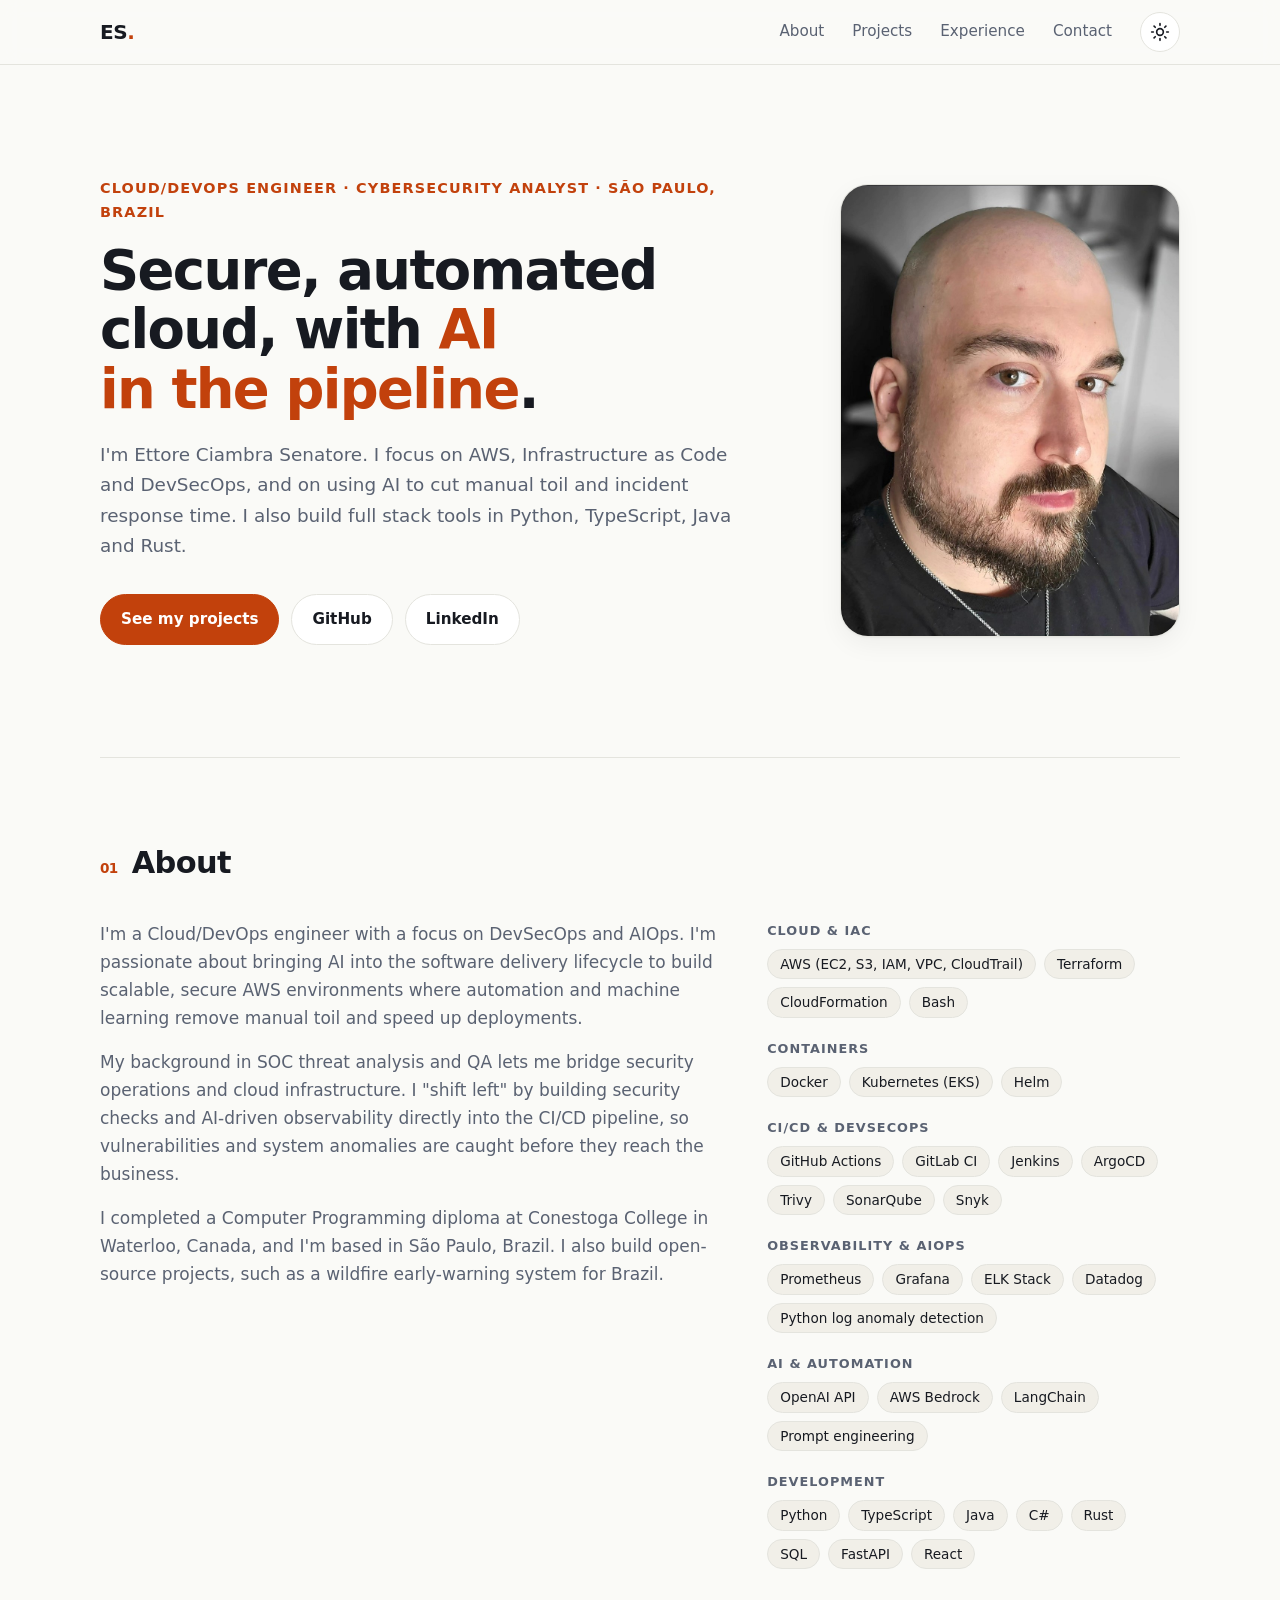
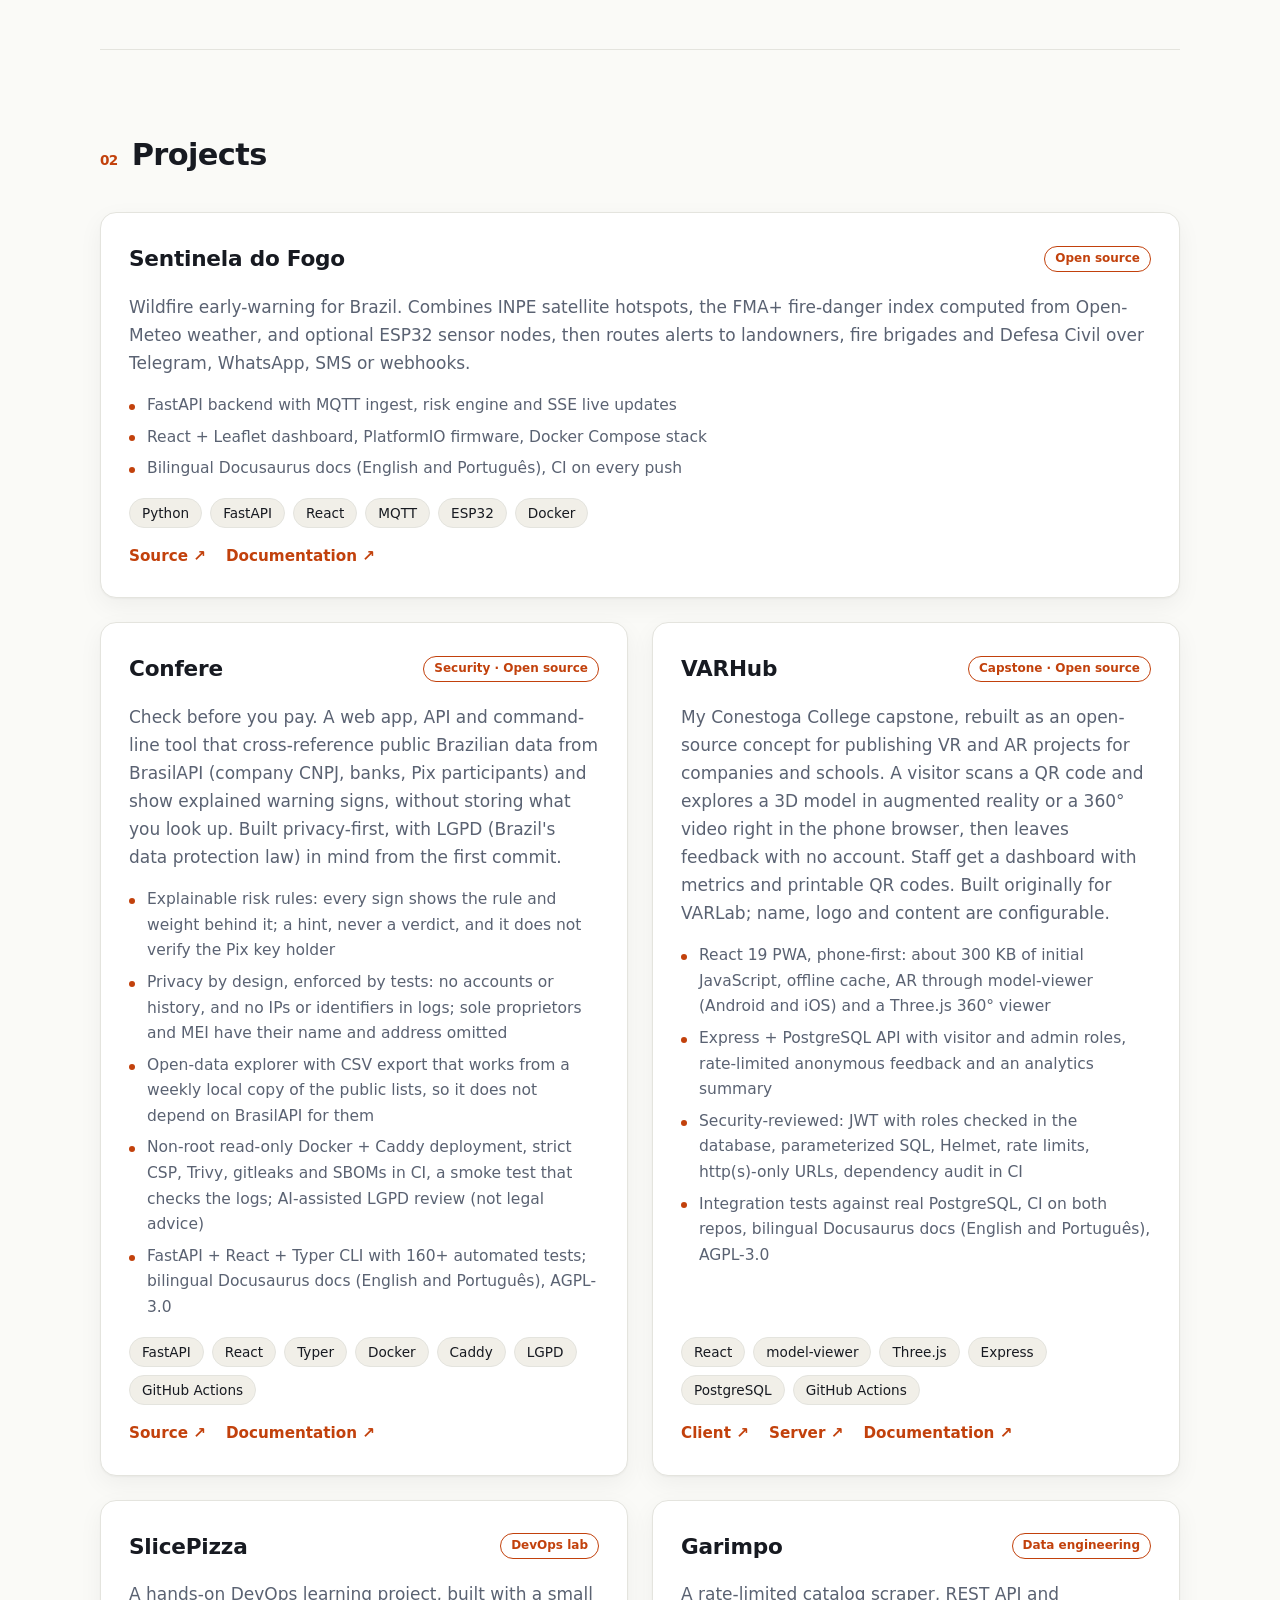
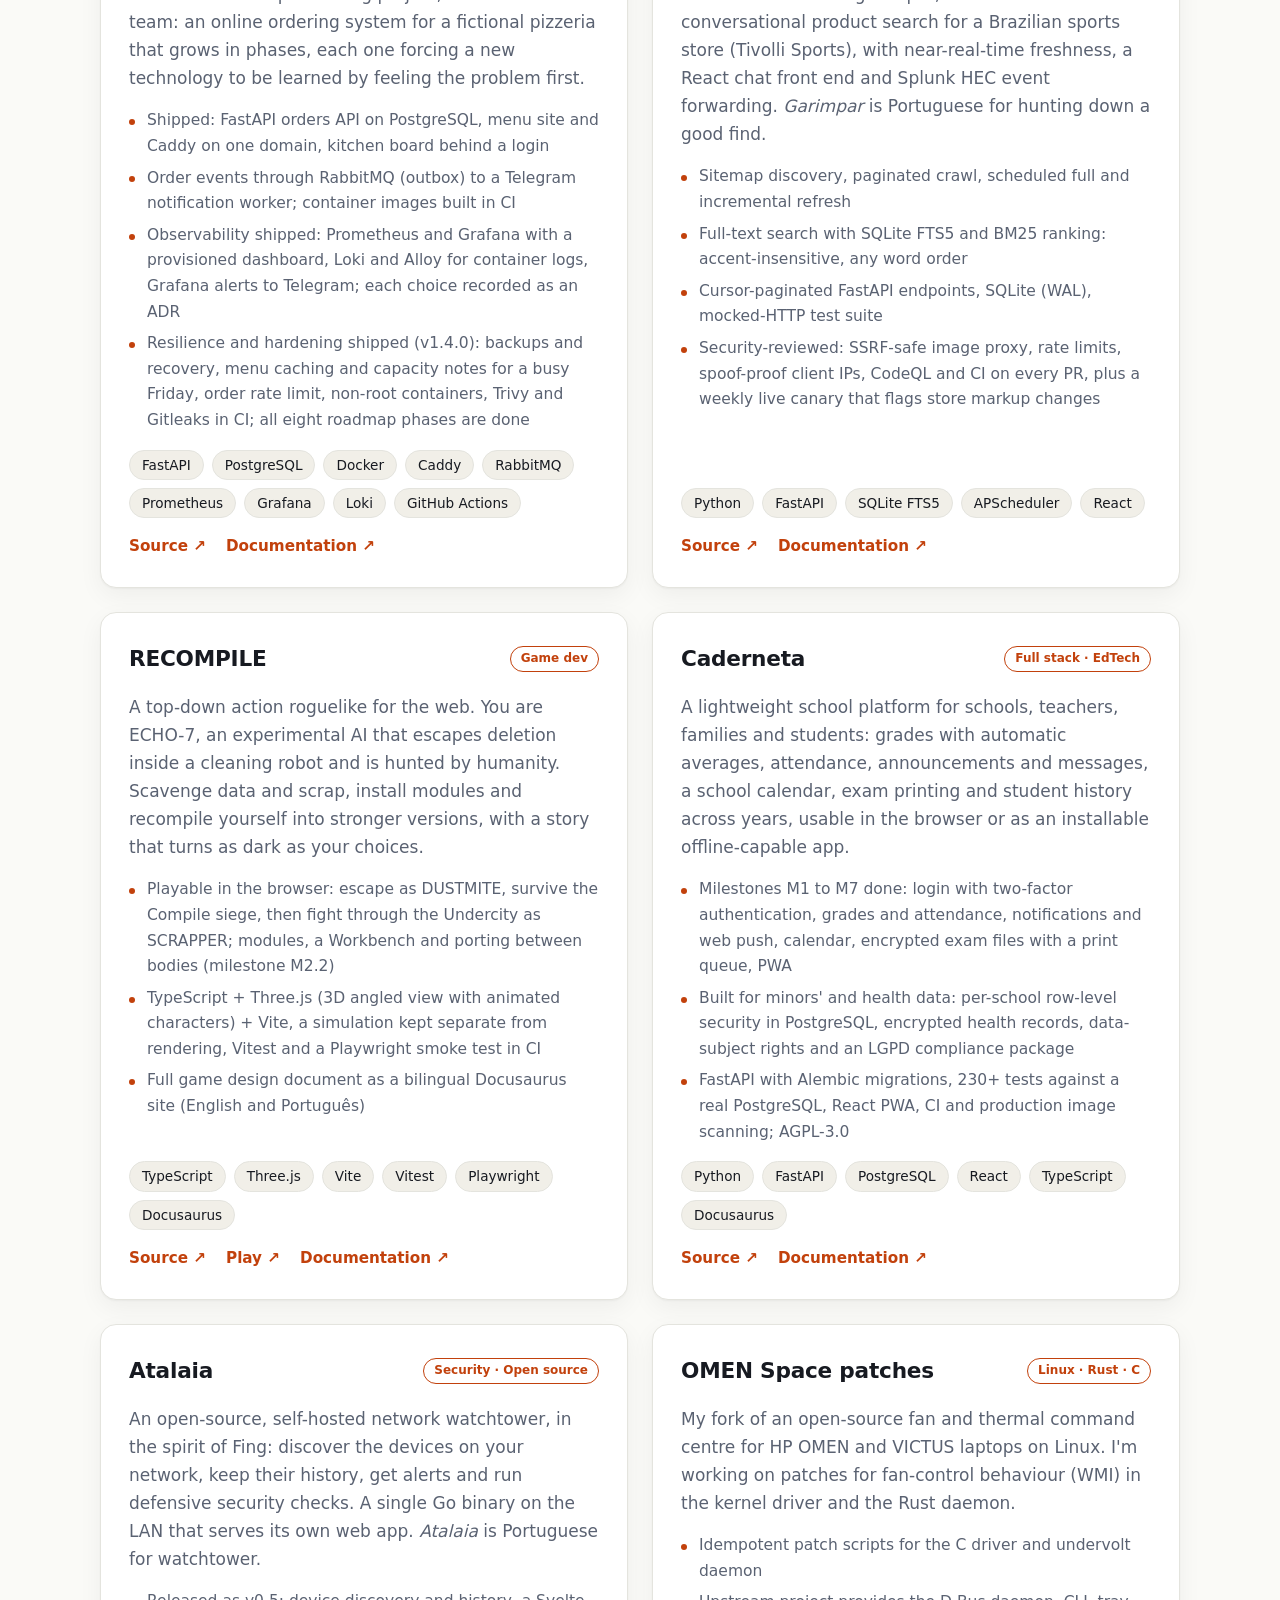
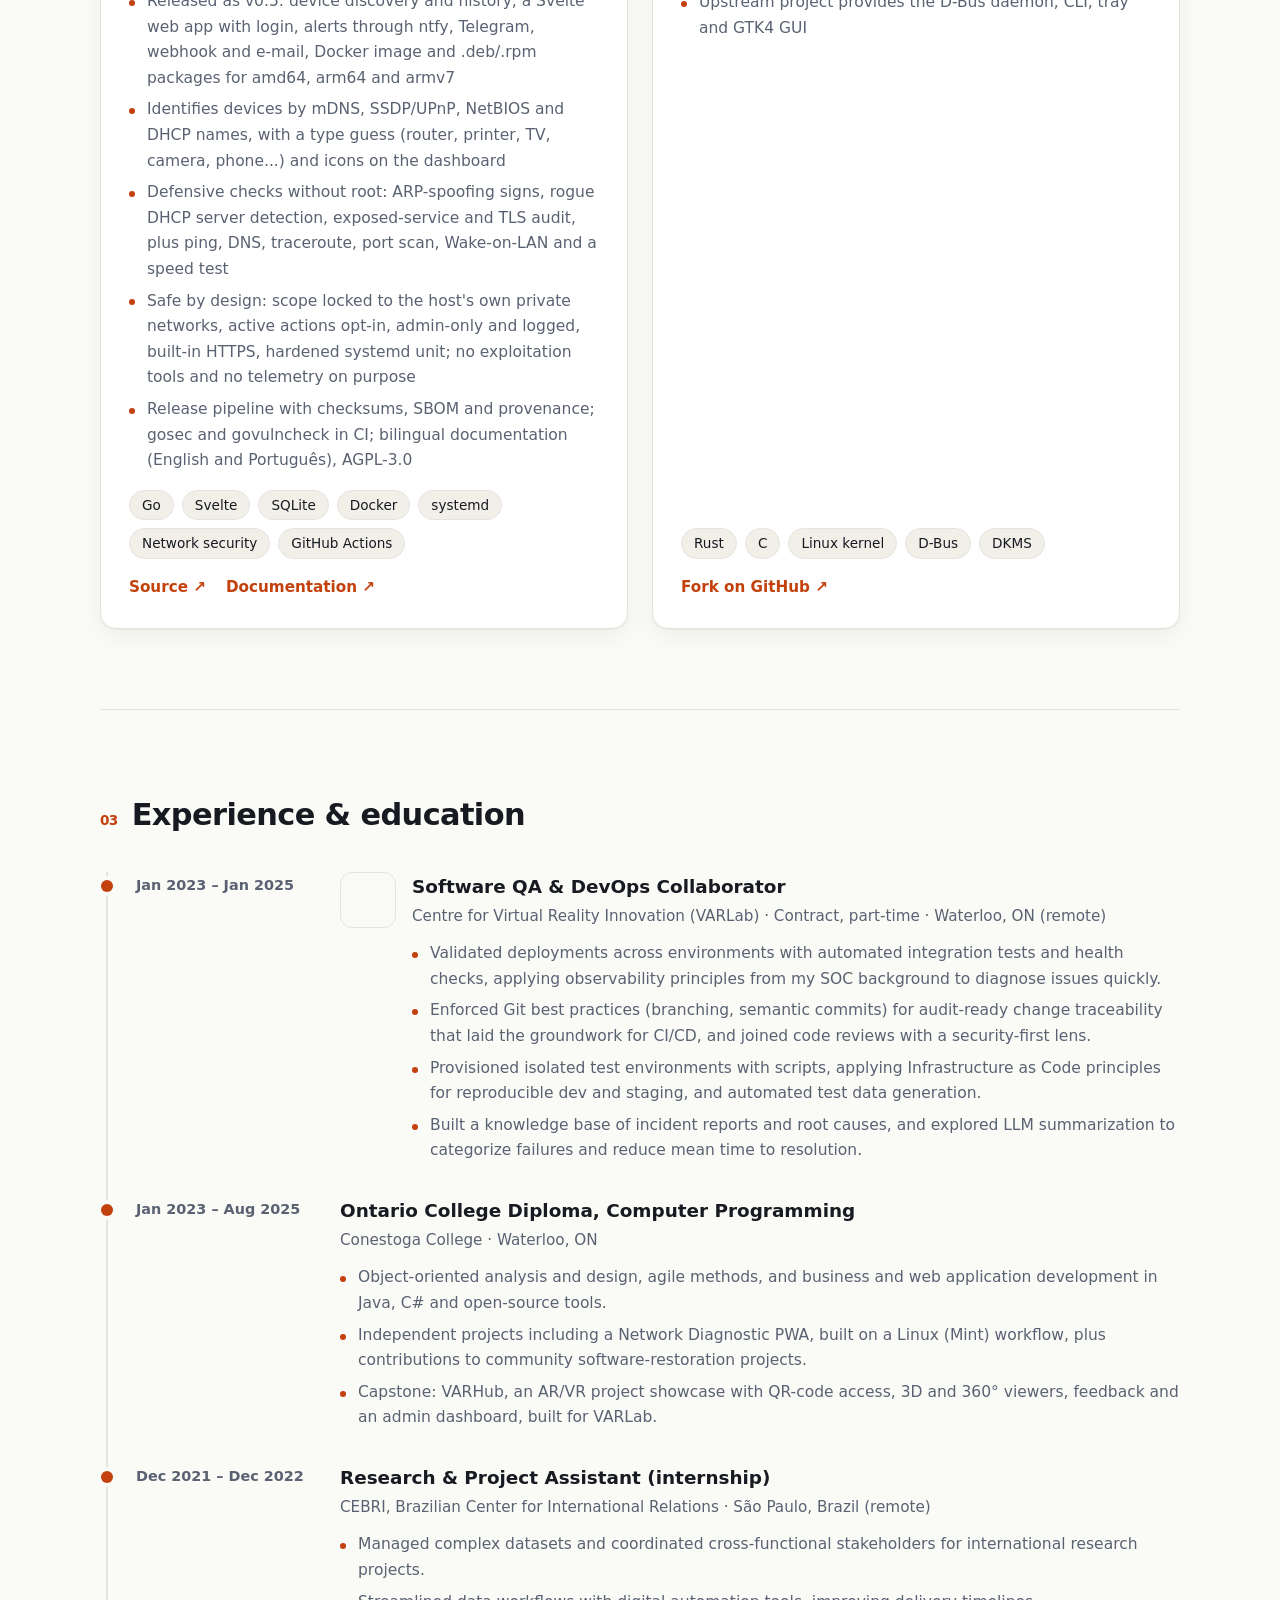
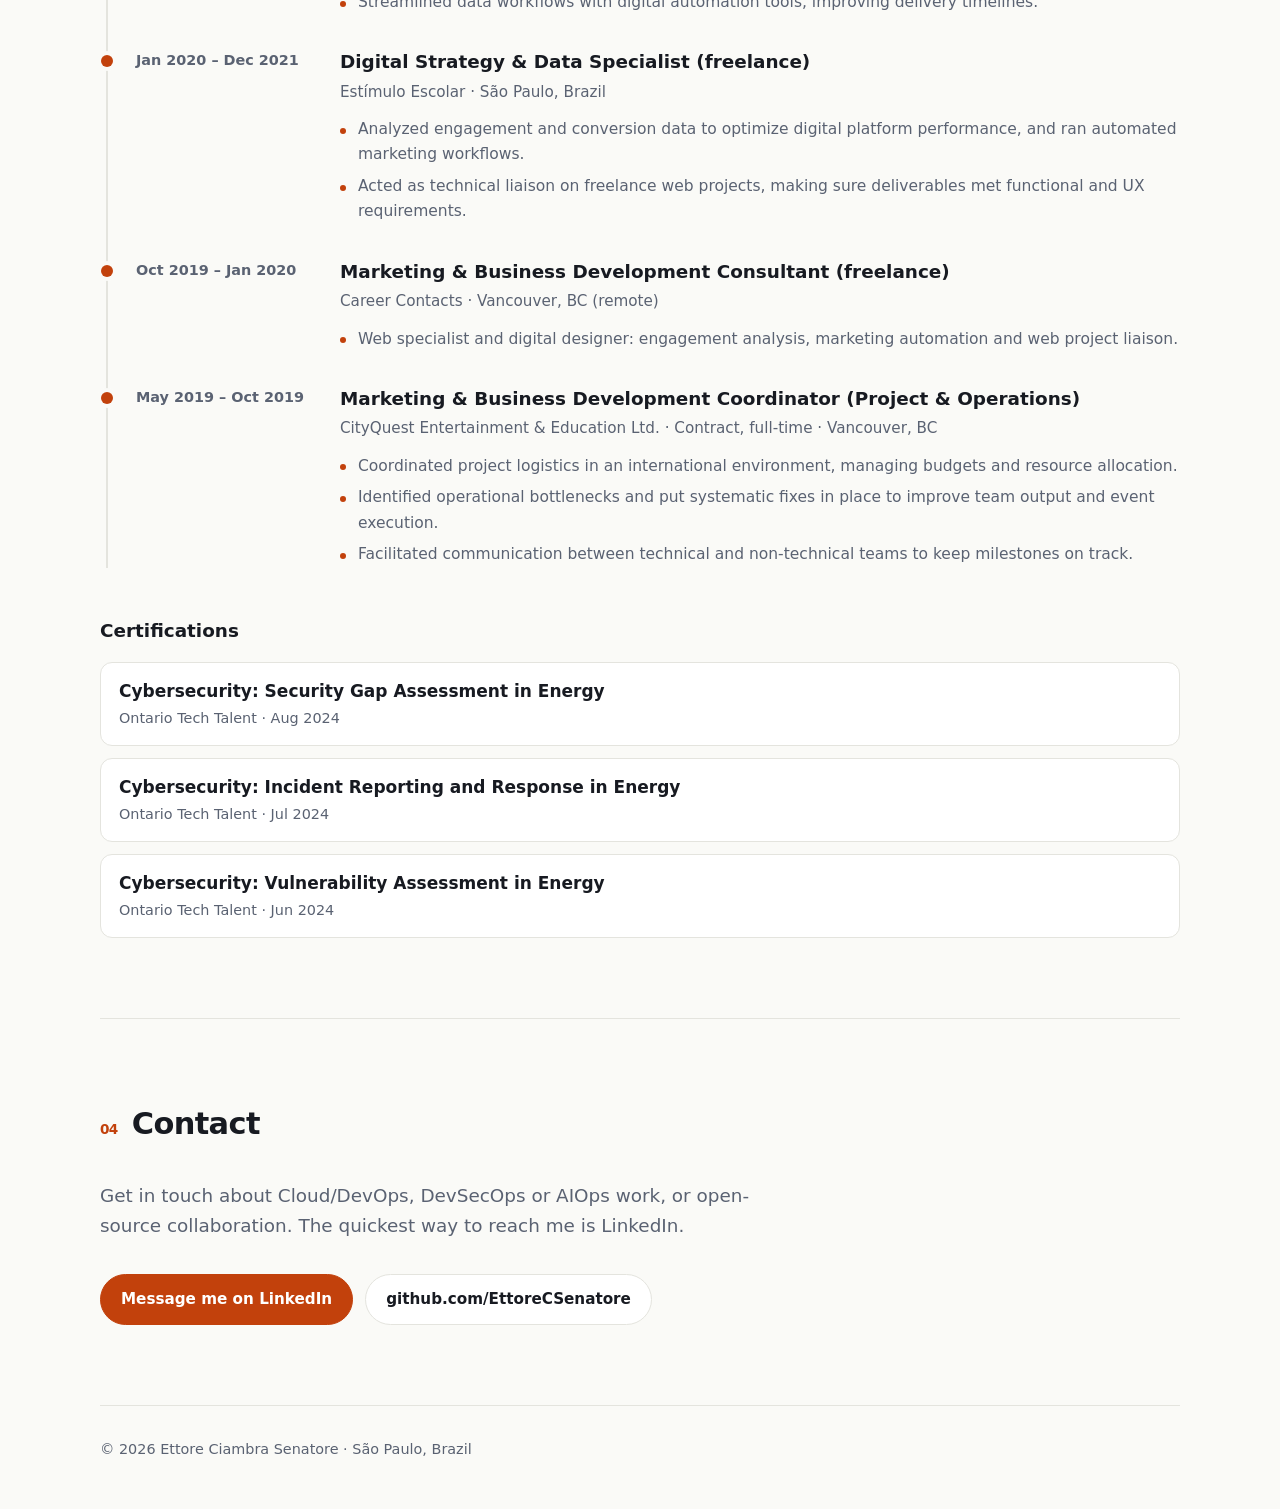
==== index.html @ 47ca0421 "Sync SlicePizza (all phases, v1.4.0) and Atalaia (v0.5) cards Co-Authored-By: Claude Sonnet 5.5 <nor" ====
<!DOCTYPE html>
<html lang="en">
<head>
  <meta charset="utf-8">
  <meta name="viewport" content="width=device-width, initial-scale=1">
  <meta http-equiv="Content-Security-Policy" content="default-src 'none'; img-src 'self'; style-src 'self'; script-src 'self'; base-uri 'none'; form-action 'none'">
  <meta name="referrer" content="strict-origin-when-cross-origin">
  <title>Ettore Senatore · Cloud &amp; DevOps Engineer</title>
  <meta name="description" content="Portfolio of Ettore Ciambra Senatore, Cloud/DevOps engineer and cybersecurity analyst focused on AWS, Infrastructure as Code and AI in DevSecOps and AIOps.">
  <meta name="theme-color" content="#0e1116">
  <meta property="og:title" content="Ettore Senatore · Cloud &amp; DevOps Engineer">
  <meta property="og:description" content="Cloud/DevOps engineer building secure, automated AWS environments and integrating AI into DevSecOps.">
  <meta property="og:type" content="website">
  <meta property="og:image" content="assets/images/photo.jpg">
  <link rel="icon" href="assets/favicon.svg" type="image/svg+xml">
  <link rel="stylesheet" href="css/style.css">
  <script src="js/theme.js"></script>
</head>
<body>
  <a class="skip" href="#main">Skip to content</a>

  <header class="nav">
    <div class="wrap nav-inner">
      <a class="brand" href="#top" aria-label="Ettore Senatore, home">ES<span>.</span></a>
      <nav aria-label="Primary">
        <ul id="menu">
          <li><a href="#about">About</a></li>
          <li><a href="#projects">Projects</a></li>
          <li><a href="#experience">Experience</a></li>
          <li><a href="#contact">Contact</a></li>
        </ul>
      </nav>
      <button id="theme" class="icon-btn" type="button" aria-label="Toggle light and dark theme">
        <svg viewBox="0 0 24 24" width="20" height="20" fill="none" stroke="currentColor" stroke-width="2" stroke-linecap="round" aria-hidden="true"><circle cx="12" cy="12" r="4"/><path d="M12 2v2M12 20v2M4.9 4.9l1.4 1.4M17.7 17.7l1.4 1.4M2 12h2M20 12h2M4.9 19.1l1.4-1.4M17.7 6.3l1.4-1.4"/></svg>
      </button>
    </div>
  </header>

  <main id="main">
    <section class="hero wrap" id="top">
      <div class="hero-text">
        <p class="eyebrow">Cloud/DevOps Engineer · Cybersecurity Analyst · São Paulo, Brazil</p>
        <h1>Secure, automated cloud, with <em>AI in the pipeline</em>.</h1>
        <p class="lead">I'm Ettore Ciambra Senatore. I focus on AWS, Infrastructure as Code and DevSecOps, and on using AI to cut manual toil and incident response time. I also build full stack tools in Python, TypeScript, Java and Rust.</p>
        <div class="cta">
          <a class="btn primary" href="#projects">See my projects</a>
          <a class="btn" href="https://github.com/EttoreCSenatore" rel="noopener">GitHub</a>
          <a class="btn" href="https://www.linkedin.com/in/ettoresenatore/" rel="noopener">LinkedIn</a>
        </div>
      </div>
      <img class="portrait" src="assets/images/photo.jpg" width="450" height="600" alt="Portrait of Ettore Ciambra Senatore" fetchpriority="high">
    </section>

    <section class="wrap section" id="about">
      <h2 class="section-title"><span>01</span> About</h2>
      <div class="about-grid">
        <div class="prose">
          <p>I'm a Cloud/DevOps engineer with a focus on DevSecOps and AIOps. I'm passionate about bringing AI into the software delivery lifecycle to build scalable, secure AWS environments where automation and machine learning remove manual toil and speed up deployments.</p>
          <p>My background in SOC threat analysis and QA lets me bridge security operations and cloud infrastructure. I "shift left" by building security checks and AI-driven observability directly into the CI/CD pipeline, so vulnerabilities and system anomalies are caught before they reach the business.</p>
          <p>I completed a Computer Programming diploma at Conestoga College in Waterloo, Canada, and I'm based in São Paulo, Brazil. I also build open-source projects, such as a wildfire early-warning system for Brazil.</p>
        </div>
        <div class="skills" aria-label="Skills">
          <div><h3>Cloud &amp; IaC</h3><ul class="chips"><li>AWS (EC2, S3, IAM, VPC, CloudTrail)</li><li>Terraform</li><li>CloudFormation</li><li>Bash</li></ul></div>
          <div><h3>Containers</h3><ul class="chips"><li>Docker</li><li>Kubernetes (EKS)</li><li>Helm</li></ul></div>
          <div><h3>CI/CD &amp; DevSecOps</h3><ul class="chips"><li>GitHub Actions</li><li>GitLab CI</li><li>Jenkins</li><li>ArgoCD</li><li>Trivy</li><li>SonarQube</li><li>Snyk</li></ul></div>
          <div><h3>Observability &amp; AIOps</h3><ul class="chips"><li>Prometheus</li><li>Grafana</li><li>ELK Stack</li><li>Datadog</li><li>Python log anomaly detection</li></ul></div>
          <div><h3>AI &amp; automation</h3><ul class="chips"><li>OpenAI API</li><li>AWS Bedrock</li><li>LangChain</li><li>Prompt engineering</li></ul></div>
          <div><h3>Development</h3><ul class="chips"><li>Python</li><li>TypeScript</li><li>Java</li><li>C#</li><li>Rust</li><li>SQL</li><li>FastAPI</li><li>React</li></ul></div>
        </div>
      </div>
    </section>

    <section class="wrap section" id="projects">
      <h2 class="section-title"><span>02</span> Projects</h2>
      <div class="cards">

        <article class="card featured">
          <div class="card-head">
            <h3>Sentinela do Fogo</h3>
            <span class="tag">Open source</span>
          </div>
          <p>Wildfire early-warning for Brazil. Combines INPE satellite hotspots, the FMA+ fire-danger index computed from Open-Meteo weather, and optional ESP32 sensor nodes, then routes alerts to landowners, fire brigades and Defesa Civil over Telegram, WhatsApp, SMS or webhooks.</p>
          <ul class="bullets">
            <li>FastAPI backend with MQTT ingest, risk engine and SSE live updates</li>
            <li>React + Leaflet dashboard, PlatformIO firmware, Docker Compose stack</li>
            <li>Bilingual Docusaurus docs (English and Português), CI on every push</li>
          </ul>
          <ul class="chips"><li>Python</li><li>FastAPI</li><li>React</li><li>MQTT</li><li>ESP32</li><li>Docker</li></ul>
          <div class="links">
            <a href="https://github.com/EttoreCSenatore/sentinela-fogo" rel="noopener">Source</a>
            <a href="https://ettorecsenatore.github.io/sentinela-fogo/" rel="noopener">Documentation</a>
          </div>
        </article>

        <article class="card">
          <div class="card-head">
            <h3>Confere</h3>
            <span class="tag">Security · Open source</span>
          </div>
          <p>Check before you pay. A web app, API and command-line tool that cross-reference public Brazilian data from BrasilAPI (company CNPJ, banks, Pix participants) and show explained warning signs, without storing what you look up. Built privacy-first, with LGPD (Brazil's data protection law) in mind from the first commit.</p>
          <ul class="bullets">
            <li>Explainable risk rules: every sign shows the rule and weight behind it; a hint, never a verdict, and it does not verify the Pix key holder</li>
            <li>Privacy by design, enforced by tests: no accounts or history, and no IPs or identifiers in logs; sole proprietors and MEI have their name and address omitted</li>
            <li>Open-data explorer with CSV export that works from a weekly local copy of the public lists, so it does not depend on BrasilAPI for them</li>
            <li>Non-root read-only Docker + Caddy deployment, strict CSP, Trivy, gitleaks and SBOMs in CI, a smoke test that checks the logs; AI-assisted LGPD review (not legal advice)</li>
            <li>FastAPI + React + Typer CLI with 160+ automated tests; bilingual Docusaurus docs (English and Português), AGPL-3.0</li>
          </ul>
          <ul class="chips"><li>FastAPI</li><li>React</li><li>Typer</li><li>Docker</li><li>Caddy</li><li>LGPD</li><li>GitHub Actions</li></ul>
          <div class="links">
            <a href="https://github.com/EttoreCSenatore/confere" rel="noopener">Source</a>
            <a href="https://ettorecsenatore.github.io/confere/" rel="noopener">Documentation</a>
          </div>
        </article>

        <article class="card">
          <div class="card-head">
            <h3>VARHub</h3>
            <span class="tag">Capstone · Open source</span>
          </div>
          <p>My Conestoga College capstone, rebuilt as an open-source concept for publishing VR and AR projects for companies and schools. A visitor scans a QR code and explores a 3D model in augmented reality or a 360° video right in the phone browser, then leaves feedback with no account. Staff get a dashboard with metrics and printable QR codes. Built originally for VARLab; name, logo and content are configurable.</p>
          <ul class="bullets">
            <li>React 19 PWA, phone-first: about 300 KB of initial JavaScript, offline cache, AR through model-viewer (Android and iOS) and a Three.js 360° viewer</li>
            <li>Express + PostgreSQL API with visitor and admin roles, rate-limited anonymous feedback and an analytics summary</li>
            <li>Security-reviewed: JWT with roles checked in the database, parameterized SQL, Helmet, rate limits, http(s)-only URLs, dependency audit in CI</li>
            <li>Integration tests against real PostgreSQL, CI on both repos, bilingual Docusaurus docs (English and Português), AGPL-3.0</li>
          </ul>
          <ul class="chips"><li>React</li><li>model-viewer</li><li>Three.js</li><li>Express</li><li>PostgreSQL</li><li>GitHub Actions</li></ul>
          <div class="links">
            <a href="https://github.com/EttoreCSenatore/varhub-client" rel="noopener">Client</a>
            <a href="https://github.com/EttoreCSenatore/varhub-server" rel="noopener">Server</a>
            <a href="https://ettorecsenatore.github.io/varhub-client/" rel="noopener">Documentation</a>
          </div>
        </article>

        <article class="card">
          <div class="card-head">
            <h3>SlicePizza</h3>
            <span class="tag">DevOps lab</span>
          </div>
          <p>A hands-on DevOps learning project, built with a small team: an online ordering system for a fictional pizzeria that grows in phases, each one forcing a new technology to be learned by feeling the problem first.</p>
          <ul class="bullets">
            <li>Shipped: FastAPI orders API on PostgreSQL, menu site and Caddy on one domain, kitchen board behind a login</li>
            <li>Order events through RabbitMQ (outbox) to a Telegram notification worker; container images built in CI</li>
            <li>Observability shipped: Prometheus and Grafana with a provisioned dashboard, Loki and Alloy for container logs, Grafana alerts to Telegram; each choice recorded as an ADR</li>
            <li>Resilience and hardening shipped (v1.4.0): backups and recovery, menu caching and capacity notes for a busy Friday, order rate limit, non-root containers, Trivy and Gitleaks in CI; all eight roadmap phases are done</li>
          </ul>
          <ul class="chips"><li>FastAPI</li><li>PostgreSQL</li><li>Docker</li><li>Caddy</li><li>RabbitMQ</li><li>Prometheus</li><li>Grafana</li><li>Loki</li><li>GitHub Actions</li></ul>
          <div class="links">
            <a href="https://github.com/SenatoreTeam/SlicePizza" rel="noopener">Source</a>
            <a href="https://slicepizza-docs.senatore.tech/" rel="noopener">Documentation</a>
          </div>
        </article>

        <article class="card">
          <div class="card-head">
            <h3>Garimpo</h3>
            <span class="tag">Data engineering</span>
          </div>
          <p>A rate-limited catalog scraper, REST API and conversational product search for a Brazilian sports store (Tivolli Sports), with near-real-time freshness, a React chat front end and Splunk HEC event forwarding. <em>Garimpar</em> is Portuguese for hunting down a good find.</p>
          <ul class="bullets">
            <li>Sitemap discovery, paginated crawl, scheduled full and incremental refresh</li>
            <li>Full-text search with SQLite FTS5 and BM25 ranking: accent-insensitive, any word order</li>
            <li>Cursor-paginated FastAPI endpoints, SQLite (WAL), mocked-HTTP test suite</li>
            <li>Security-reviewed: SSRF-safe image proxy, rate limits, spoof-proof client IPs, CodeQL and CI on every PR, plus a weekly live canary that flags store markup changes</li>
          </ul>
          <ul class="chips"><li>Python</li><li>FastAPI</li><li>SQLite FTS5</li><li>APScheduler</li><li>React</li></ul>
          <div class="links">
            <a href="https://github.com/EttoreCSenatore/garimpo" rel="noopener">Source</a>
            <a href="https://ettorecsenatore.github.io/garimpo/" rel="noopener">Documentation</a>
          </div>
        </article>

        <article class="card">
          <div class="card-head">
            <h3>RECOMPILE</h3>
            <span class="tag">Game dev</span>
          </div>
          <p>A top-down action roguelike for the web. You are ECHO-7, an experimental AI that escapes deletion inside a cleaning robot and is hunted by humanity. Scavenge data and scrap, install modules and recompile yourself into stronger versions, with a story that turns as dark as your choices.</p>
          <ul class="bullets">
            <li>Playable in the browser: escape as DUSTMITE, survive the Compile siege, then fight through the Undercity as SCRAPPER; modules, a Workbench and porting between bodies (milestone M2.2)</li>
            <li>TypeScript + Three.js (3D angled view with animated characters) + Vite, a simulation kept separate from rendering, Vitest and a Playwright smoke test in CI</li>
            <li>Full game design document as a bilingual Docusaurus site (English and Português)</li>
          </ul>
          <ul class="chips"><li>TypeScript</li><li>Three.js</li><li>Vite</li><li>Vitest</li><li>Playwright</li><li>Docusaurus</li></ul>
          <div class="links">
            <a href="https://github.com/EttoreCSenatore/recompile" rel="noopener">Source</a>
            <a href="https://ettorecsenatore.github.io/recompile/play/" rel="noopener">Play</a>
            <a href="https://ettorecsenatore.github.io/recompile/" rel="noopener">Documentation</a>
          </div>
        </article>

        <article class="card">
          <div class="card-head">
            <h3>Caderneta</h3>
            <span class="tag">Full stack · EdTech</span>
          </div>
          <p>A lightweight school platform for schools, teachers, families and students: grades with automatic averages, attendance, announcements and messages, a school calendar, exam printing and student history across years, usable in the browser or as an installable offline-capable app.</p>
          <ul class="bullets">
            <li>Milestones M1 to M7 done: login with two-factor authentication, grades and attendance, notifications and web push, calendar, encrypted exam files with a print queue, PWA</li>
            <li>Built for minors' and health data: per-school row-level security in PostgreSQL, encrypted health records, data-subject rights and an LGPD compliance package</li>
            <li>FastAPI with Alembic migrations, 230+ tests against a real PostgreSQL, React PWA, CI and production image scanning; AGPL-3.0</li>
          </ul>
          <ul class="chips"><li>Python</li><li>FastAPI</li><li>PostgreSQL</li><li>React</li><li>TypeScript</li><li>Docusaurus</li></ul>
          <div class="links">
            <a href="https://github.com/EttoreCSenatore/caderneta" rel="noopener">Source</a>
            <a href="https://ettorecsenatore.github.io/caderneta/" rel="noopener">Documentation</a>
          </div>
        </article>

        <article class="card">
          <div class="card-head">
            <h3>Atalaia</h3>
            <span class="tag">Security · Open source</span>
          </div>
          <p>An open-source, self-hosted network watchtower, in the spirit of Fing: discover the devices on your network, keep their history, get alerts and run defensive security checks. A single Go binary on the LAN that serves its own web app. <em>Atalaia</em> is Portuguese for watchtower.</p>
          <ul class="bullets">
            <li>Released as v0.5: device discovery and history, a Svelte web app with login, alerts through ntfy, Telegram, webhook and e-mail, Docker image and .deb/.rpm packages for amd64, arm64 and armv7</li>
            <li>Identifies devices by mDNS, SSDP/UPnP, NetBIOS and DHCP names, with a type guess (router, printer, TV, camera, phone...) and icons on the dashboard</li>
            <li>Defensive checks without root: ARP-spoofing signs, rogue DHCP server detection, exposed-service and TLS audit, plus ping, DNS, traceroute, port scan, Wake-on-LAN and a speed test</li>
            <li>Safe by design: scope locked to the host's own private networks, active actions opt-in, admin-only and logged, built-in HTTPS, hardened systemd unit; no exploitation tools and no telemetry on purpose</li>
            <li>Release pipeline with checksums, SBOM and provenance; gosec and govulncheck in CI; bilingual documentation (English and Português), AGPL-3.0</li>
          </ul>
          <ul class="chips"><li>Go</li><li>Svelte</li><li>SQLite</li><li>Docker</li><li>systemd</li><li>Network security</li><li>GitHub Actions</li></ul>
          <div class="links">
            <a href="https://github.com/EttoreCSenatore/atalaia" rel="noopener">Source</a>
            <a href="https://ettorecsenatore.github.io/atalaia/" rel="noopener">Documentation</a>
          </div>
        </article>

        <article class="card">
          <div class="card-head">
            <h3>OMEN Space patches</h3>
            <span class="tag">Linux · Rust · C</span>
          </div>
          <p>My fork of an open-source fan and thermal command centre for HP OMEN and VICTUS laptops on Linux. I'm working on patches for fan-control behaviour (WMI) in the kernel driver and the Rust daemon.</p>
          <ul class="bullets">
            <li>Idempotent patch scripts for the C driver and undervolt daemon</li>
            <li>Upstream project provides the D-Bus daemon, CLI, tray and GTK4 GUI</li>
          </ul>
          <ul class="chips"><li>Rust</li><li>C</li><li>Linux kernel</li><li>D-Bus</li><li>DKMS</li></ul>
          <div class="links"><a href="https://github.com/EttoreCSenatore/omen-space" rel="noopener">Fork on GitHub</a></div>
        </article>

      </div>
    </section>

    <section class="wrap section" id="experience">
      <h2 class="section-title"><span>03</span> Experience &amp; education</h2>
      <ol class="timeline">
        <li>
          <div class="when">Jan 2023 – Jan 2025</div>
          <div class="what">
            <img src="assets/images/varlab_virtual_and_augmented_reality_lab_logo.jpeg" width="56" height="56" alt="VARLab logo" loading="lazy">
            <div>
              <h3>Software QA &amp; DevOps Collaborator</h3>
              <p class="org">Centre for Virtual Reality Innovation (VARLab) · Contract, part-time · Waterloo, ON (remote)</p>
              <ul class="bullets">
                <li>Validated deployments across environments with automated integration tests and health checks, applying observability principles from my SOC background to diagnose issues quickly.</li>
                <li>Enforced Git best practices (branching, semantic commits) for audit-ready change traceability that laid the groundwork for CI/CD, and joined code reviews with a security-first lens.</li>
                <li>Provisioned isolated test environments with scripts, applying Infrastructure as Code principles for reproducible dev and staging, and automated test data generation.</li>
                <li>Built a knowledge base of incident reports and root causes, and explored LLM summarization to categorize failures and reduce mean time to resolution.</li>
              </ul>
            </div>
          </div>
        </li>
        <li>
          <div class="when">Jan 2023 – Aug 2025</div>
          <div class="what">
            <div>
              <h3>Ontario College Diploma, Computer Programming</h3>
              <p class="org">Conestoga College · Waterloo, ON</p>
              <ul class="bullets">
                <li>Object-oriented analysis and design, agile methods, and business and web application development in Java, C# and open-source tools.</li>
                <li>Independent projects including a Network Diagnostic PWA, built on a Linux (Mint) workflow, plus contributions to community software-restoration projects.</li>
                <li>Capstone: VARHub, an AR/VR project showcase with QR-code access, 3D and 360° viewers, feedback and an admin dashboard, built for VARLab.</li>
              </ul>
            </div>
          </div>
        </li>
        <li>
          <div class="when">Dec 2021 – Dec 2022</div>
          <div class="what">
            <div>
              <h3>Research &amp; Project Assistant (internship)</h3>
              <p class="org">CEBRI, Brazilian Center for International Relations · São Paulo, Brazil (remote)</p>
              <ul class="bullets">
                <li>Managed complex datasets and coordinated cross-functional stakeholders for international research projects.</li>
                <li>Streamlined data workflows with digital automation tools, improving delivery timelines.</li>
              </ul>
            </div>
          </div>
        </li>
        <li>
          <div class="when">Jan 2020 – Dec 2021</div>
          <div class="what">
            <div>
              <h3>Digital Strategy &amp; Data Specialist (freelance)</h3>
              <p class="org">Estímulo Escolar · São Paulo, Brazil</p>
              <ul class="bullets">
                <li>Analyzed engagement and conversion data to optimize digital platform performance, and ran automated marketing workflows.</li>
                <li>Acted as technical liaison on freelance web projects, making sure deliverables met functional and UX requirements.</li>
              </ul>
            </div>
          </div>
        </li>
        <li>
          <div class="when">Oct 2019 – Jan 2020</div>
          <div class="what">
            <div>
              <h3>Marketing &amp; Business Development Consultant (freelance)</h3>
              <p class="org">Career Contacts · Vancouver, BC (remote)</p>
              <ul class="bullets">
                <li>Web specialist and digital designer: engagement analysis, marketing automation and web project liaison.</li>
              </ul>
            </div>
          </div>
        </li>
        <li>
          <div class="when">May 2019 – Oct 2019</div>
          <div class="what">
            <div>
              <h3>Marketing &amp; Business Development Coordinator (Project &amp; Operations)</h3>
              <p class="org">CityQuest Entertainment &amp; Education Ltd. · Contract, full-time · Vancouver, BC</p>
              <ul class="bullets">
                <li>Coordinated project logistics in an international environment, managing budgets and resource allocation.</li>
                <li>Identified operational bottlenecks and put systematic fixes in place to improve team output and event execution.</li>
                <li>Facilitated communication between technical and non-technical teams to keep milestones on track.</li>
              </ul>
            </div>
          </div>
        </li>
      </ol>
      <h3 class="subhead">Certifications</h3>
      <ul class="certs">
        <li><strong>Cybersecurity: Security Gap Assessment in Energy</strong><span>Ontario Tech Talent · Aug 2024</span></li>
        <li><strong>Cybersecurity: Incident Reporting and Response in Energy</strong><span>Ontario Tech Talent · Jul 2024</span></li>
        <li><strong>Cybersecurity: Vulnerability Assessment in Energy</strong><span>Ontario Tech Talent · Jun 2024</span></li>
      </ul>
    </section>

    <section class="wrap section contact" id="contact">
      <h2 class="section-title"><span>04</span> Contact</h2>
      <p class="lead">Get in touch about Cloud/DevOps, DevSecOps or AIOps work, or open-source collaboration. The quickest way to reach me is LinkedIn.</p>
      <div class="cta">
        <a class="btn primary" href="https://www.linkedin.com/in/ettoresenatore/" rel="noopener">Message me on LinkedIn</a>
        <a class="btn" href="https://github.com/EttoreCSenatore" rel="noopener">github.com/EttoreCSenatore</a>
      </div>
    </section>
  </main>

  <footer class="wrap foot">
    <p>© <span id="year">2026</span> Ettore Ciambra Senatore · São Paulo, Brazil</p>
  </footer>

  <script src="js/main.js" defer></script>
</body>
</html>
---- css/style.css ----
:root {
  --bg: #fafaf7;
  --surface: #ffffff;
  --text: #171a21;
  --muted: #5a6272;
  --line: #e4e4de;
  --accent: #c2410c;
  --accent-ink: #ffffff;
  --chip: #f1efe8;
  --shadow: 0 1px 2px rgba(0,0,0,.04), 0 8px 24px rgba(0,0,0,.05);
  --radius: 16px;
  --font: system-ui, -apple-system, "Segoe UI", Roboto, "Helvetica Neue", Arial, sans-serif;
  color-scheme: light;
}
@media (prefers-color-scheme: dark) {
  :root:not([data-theme="light"]) {
    --bg: #0e1116; --surface: #161b22; --text: #e8ebf0; --muted: #9aa4b2;
    --line: #262d38; --accent: #ff8a4c; --accent-ink: #1a0e05; --chip: #1e2530;
    --shadow: 0 1px 2px rgba(0,0,0,.4), 0 8px 24px rgba(0,0,0,.3);
    color-scheme: dark;
  }
}
:root[data-theme="dark"] {
  --bg: #0e1116; --surface: #161b22; --text: #e8ebf0; --muted: #9aa4b2;
  --line: #262d38; --accent: #ff8a4c; --accent-ink: #1a0e05; --chip: #1e2530;
  --shadow: 0 1px 2px rgba(0,0,0,.4), 0 8px 24px rgba(0,0,0,.3);
  color-scheme: dark;
}

*, *::before, *::after { box-sizing: border-box; }
html { scroll-behavior: smooth; scroll-padding-top: 72px; }
body {
  margin: 0; background: var(--bg); color: var(--text);
  font: 17px/1.65 var(--font); -webkit-font-smoothing: antialiased;
}
img { max-width: 100%; height: auto; display: block; }
a { color: inherit; }
ul, ol { margin: 0; padding: 0; list-style: none; }
h1, h2, h3, p { margin: 0; }
:focus-visible { outline: 3px solid var(--accent); outline-offset: 3px; border-radius: 6px; }

.wrap { width: min(1080px, 100% - 32px); margin-inline: auto; }
.skip { position: absolute; left: -999px; top: 8px; background: var(--accent); color: var(--accent-ink); padding: 8px 14px; border-radius: 8px; z-index: 100; }
.skip:focus { left: 8px; }

/* Nav */
.nav { position: sticky; top: 0; z-index: 50; background: color-mix(in srgb, var(--bg) 88%, transparent); backdrop-filter: blur(10px); border-bottom: 1px solid var(--line); }
.nav-inner { display: flex; align-items: center; gap: 16px; height: 64px; }
.brand { font-weight: 800; font-size: 1.25rem; letter-spacing: -.02em; text-decoration: none; }
.brand span { color: var(--accent); }
.nav nav { margin-left: auto; }
#menu { display: flex; gap: 4px; }
#menu a { display: block; padding: 8px 12px; border-radius: 999px; text-decoration: none; color: var(--muted); font-size: .95rem; font-weight: 500; }
#menu a:hover, #menu a[aria-current="true"] { color: var(--text); background: var(--chip); }
.icon-btn { width: 40px; height: 40px; display: grid; place-items: center; border: 1px solid var(--line); background: var(--surface); color: var(--text); border-radius: 999px; cursor: pointer; }
.icon-btn:hover { border-color: var(--accent); }

/* Hero */
.hero { display: grid; grid-template-columns: 1.3fr .7fr; gap: 56px; align-items: center; padding-block: clamp(48px, 9vw, 112px); }
.eyebrow { color: var(--accent); font-weight: 600; font-size: .9rem; letter-spacing: .08em; text-transform: uppercase; margin-bottom: 16px; }
h1 { font-size: clamp(2rem, 5vw, 3.4rem); line-height: 1.1; letter-spacing: -.03em; font-weight: 800; text-wrap: balance; }
h1 em { font-style: normal; color: var(--accent); }
.lead { color: var(--muted); font-size: 1.15rem; margin-top: 20px; max-width: 60ch; }
.cta { display: flex; flex-wrap: wrap; gap: 12px; margin-top: 32px; }
.btn { display: inline-flex; align-items: center; padding: 12px 20px; border-radius: 999px; border: 1px solid var(--line); background: var(--surface); text-decoration: none; font-weight: 600; font-size: .95rem; transition: transform .15s, border-color .15s; }
.btn:hover { border-color: var(--accent); transform: translateY(-1px); }
.btn.primary { background: var(--accent); color: var(--accent-ink); border-color: var(--accent); }
.portrait { width: 100%; max-width: 340px; justify-self: end; aspect-ratio: 3 / 4; object-fit: cover; border-radius: 28px; box-shadow: var(--shadow); border: 1px solid var(--line); }

/* Sections */
.section { padding-block: clamp(40px, 7vw, 80px); border-top: 1px solid var(--line); }
.section-title { font-size: 1.9rem; letter-spacing: -.02em; margin-bottom: 32px; display: flex; align-items: baseline; gap: 14px; }
.section-title span { font-size: .85rem; color: var(--accent); font-weight: 700; font-variant-numeric: tabular-nums; }

.about-grid { display: grid; grid-template-columns: 1.2fr .8fr; gap: 48px; }
.prose p + p { margin-top: 16px; }
.prose p { color: var(--muted); }
.skills { display: grid; gap: 20px; align-content: start; }
.skills h3 { font-size: .8rem; text-transform: uppercase; letter-spacing: .08em; color: var(--muted); margin-bottom: 8px; }

.chips { display: flex; flex-wrap: wrap; gap: 8px; }
.chips li { background: var(--chip); border: 1px solid var(--line); padding: 3px 12px; border-radius: 999px; font-size: .85rem; font-weight: 500; }

/* Cards */
.cards { display: grid; grid-template-columns: repeat(2, 1fr); gap: 24px; }
.card { background: var(--surface); border: 1px solid var(--line); border-radius: var(--radius); padding: 28px; display: flex; flex-direction: column; gap: 16px; box-shadow: var(--shadow); transition: transform .2s, border-color .2s; }
.card:hover { transform: translateY(-3px); border-color: var(--accent); }
.card.featured { grid-column: 1 / -1; }
.card-head { display: flex; justify-content: space-between; align-items: center; gap: 12px; flex-wrap: wrap; }
.card h3 { font-size: 1.35rem; letter-spacing: -.01em; }
.tag { font-size: .75rem; font-weight: 600; color: var(--accent); border: 1px solid currentColor; padding: 2px 10px; border-radius: 999px; }
.card > p { color: var(--muted); }
.bullets { display: grid; gap: 6px; color: var(--muted); font-size: .97rem; }
.bullets li { padding-left: 18px; position: relative; }
.bullets li::before { content: ""; position: absolute; left: 0; top: .7em; width: 6px; height: 6px; border-radius: 50%; background: var(--accent); }
.card .chips { margin-top: auto; }
.links { display: flex; gap: 20px; font-weight: 600; font-size: .95rem; }
.links a { color: var(--accent); text-decoration: none; }
.links a::after { content: " ↗"; }
.links a:hover { text-decoration: underline; text-underline-offset: 4px; }

/* Timeline */
.timeline { display: grid; gap: 32px; border-left: 2px solid var(--line); margin-left: 6px; }
.timeline > li { position: relative; padding-left: 28px; display: grid; grid-template-columns: 180px 1fr; gap: 24px; }
.timeline > li::before { content: ""; position: absolute; left: -7px; top: 8px; width: 12px; height: 12px; border-radius: 50%; background: var(--accent); box-shadow: 0 0 0 4px var(--bg); }
.when { color: var(--muted); font-size: .9rem; font-weight: 600; padding-top: 2px; }
.what { display: flex; gap: 16px; align-items: flex-start; }
.what img { border-radius: 12px; border: 1px solid var(--line); flex: none; }
.what > div { flex: 1 1 0; min-width: 0; }
.timeline h3 { font-size: 1.15rem; }
.org { color: var(--muted); margin: 2px 0 12px; font-size: .95rem; }

.subhead { font-size: 1.15rem; margin: 48px 0 16px; }
.certs { display: grid; gap: 12px; }
.certs li { background: var(--surface); border: 1px solid var(--line); border-radius: 12px; padding: 14px 18px; display: flex; flex-direction: column; gap: 2px; }
.certs span { color: var(--muted); font-size: .9rem; }

.contact .lead { margin-top: 0; }
.foot { padding-block: 32px 48px; color: var(--muted); font-size: .9rem; border-top: 1px solid var(--line); }

/* Responsive */
@media (max-width: 860px) {
  .hero, .about-grid { grid-template-columns: 1fr; gap: 32px; }
  .portrait { order: -1; justify-self: start; max-width: 200px; }
  .cards { grid-template-columns: 1fr; }
  .timeline > li { grid-template-columns: 1fr; gap: 4px; }
}
@media (max-width: 560px) {
  body { font-size: 16px; }
  #menu a { padding: 8px 9px; font-size: .88rem; }
  .brand { display: none; }
  .nav nav { margin-left: 0; }
  .nav-inner { justify-content: space-between; }
  .card { padding: 22px; }
}
@media (prefers-reduced-motion: reduce) {
  html { scroll-behavior: auto; }
  * { transition: none !important; }
}
@media print {
  .nav, .icon-btn, .cta { display: none; }
  body { background: #fff; color: #000; }
}
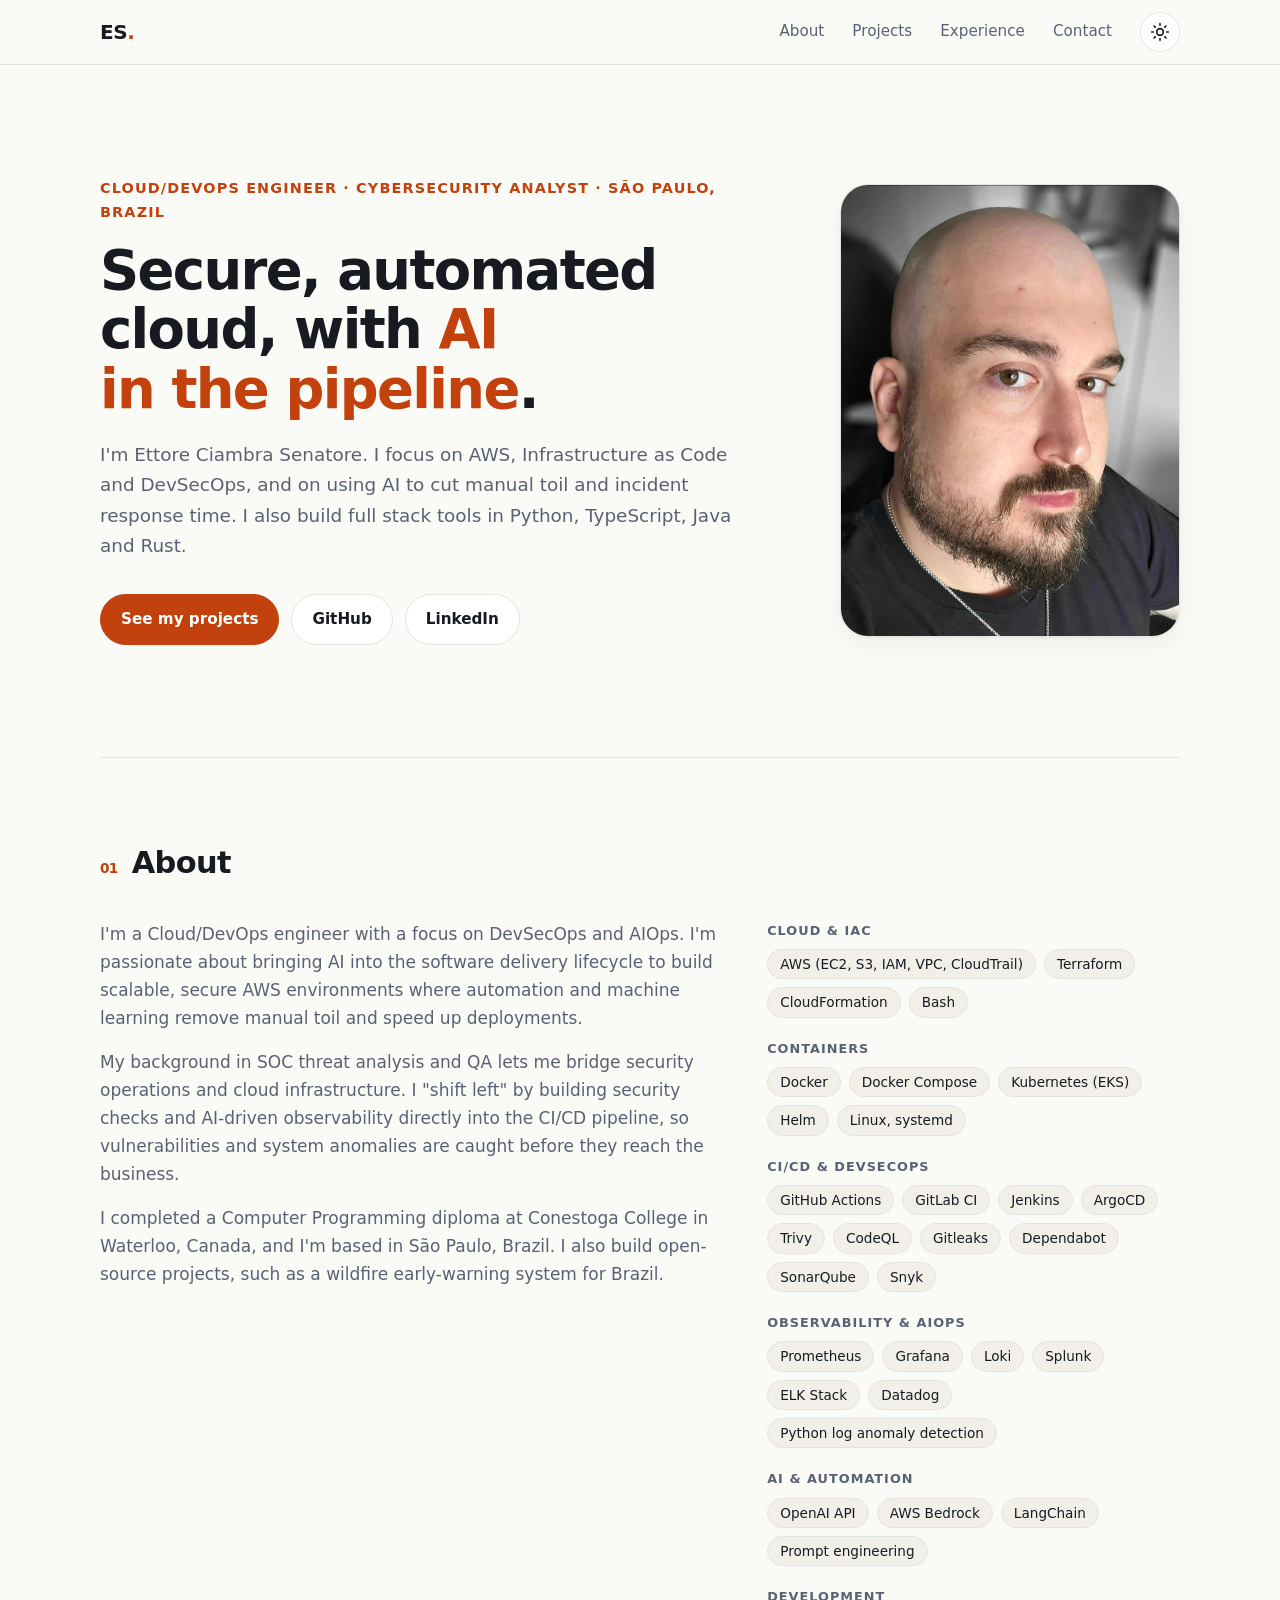
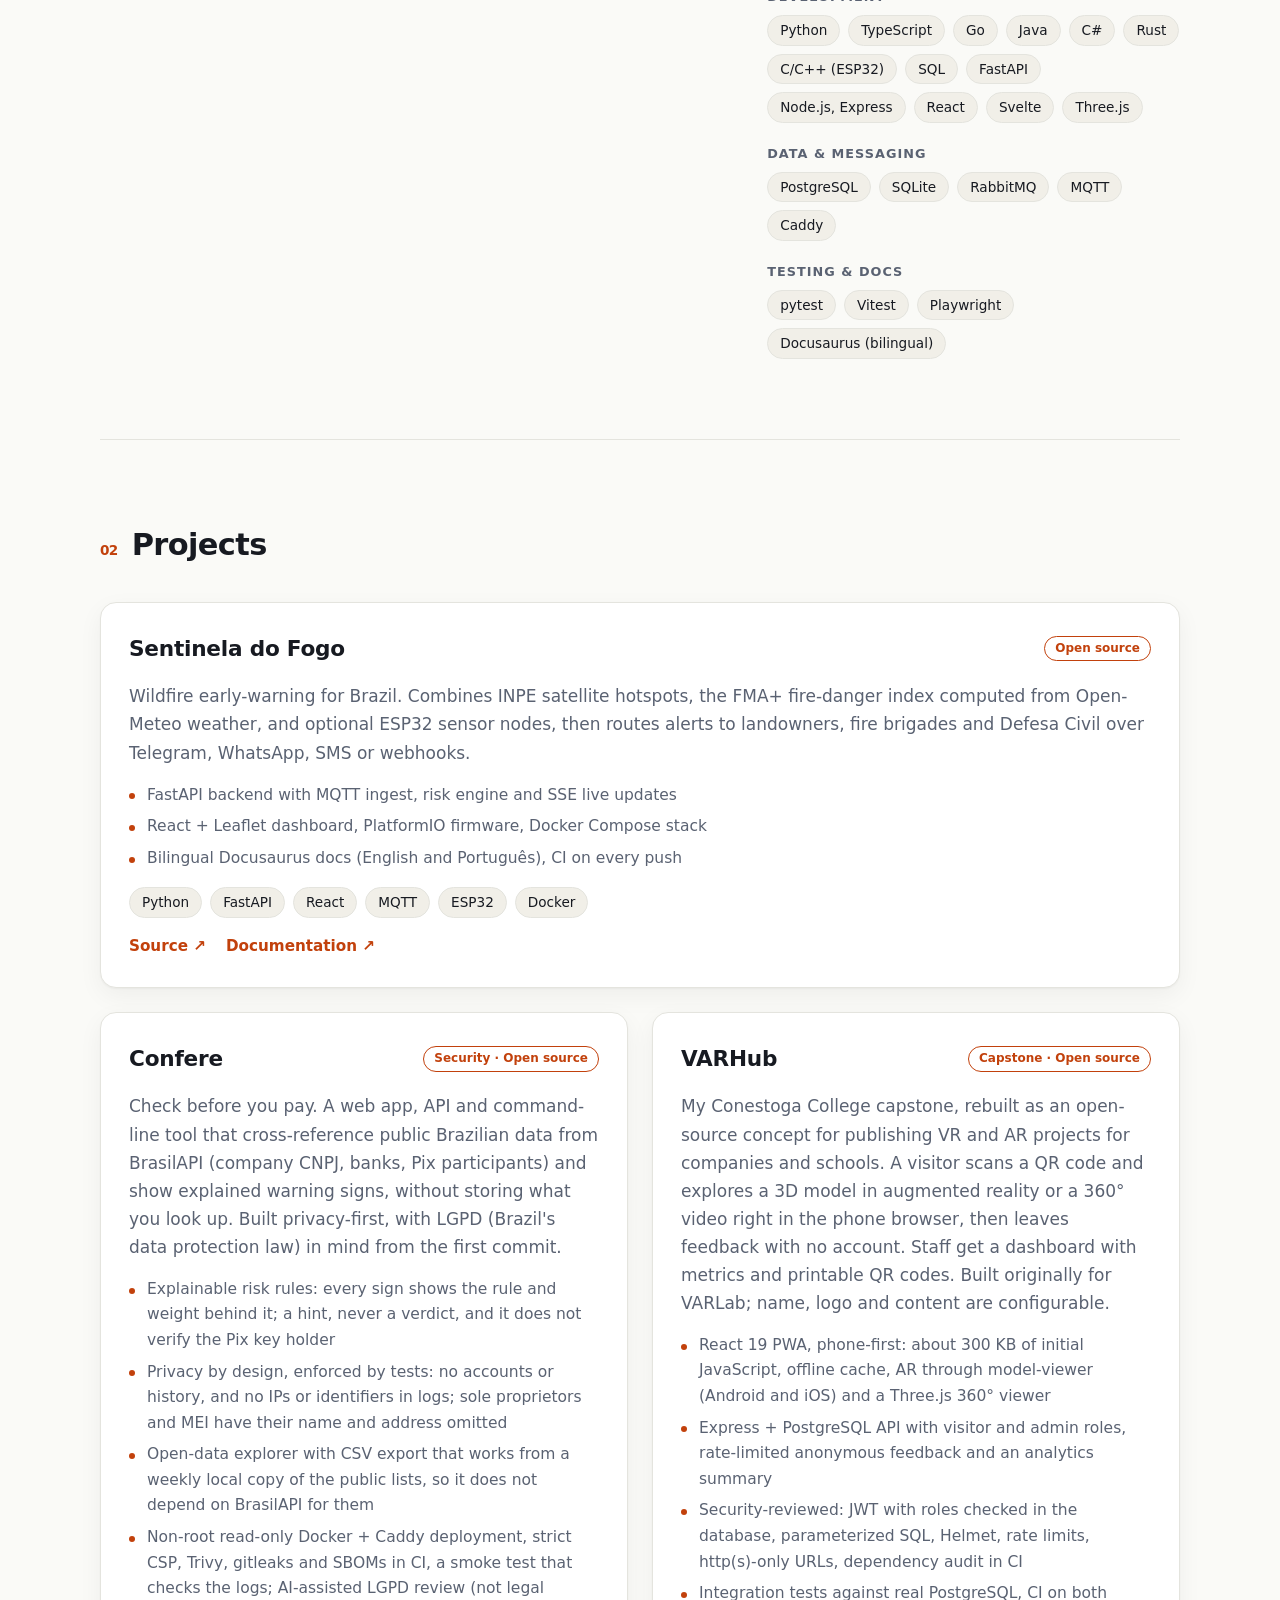
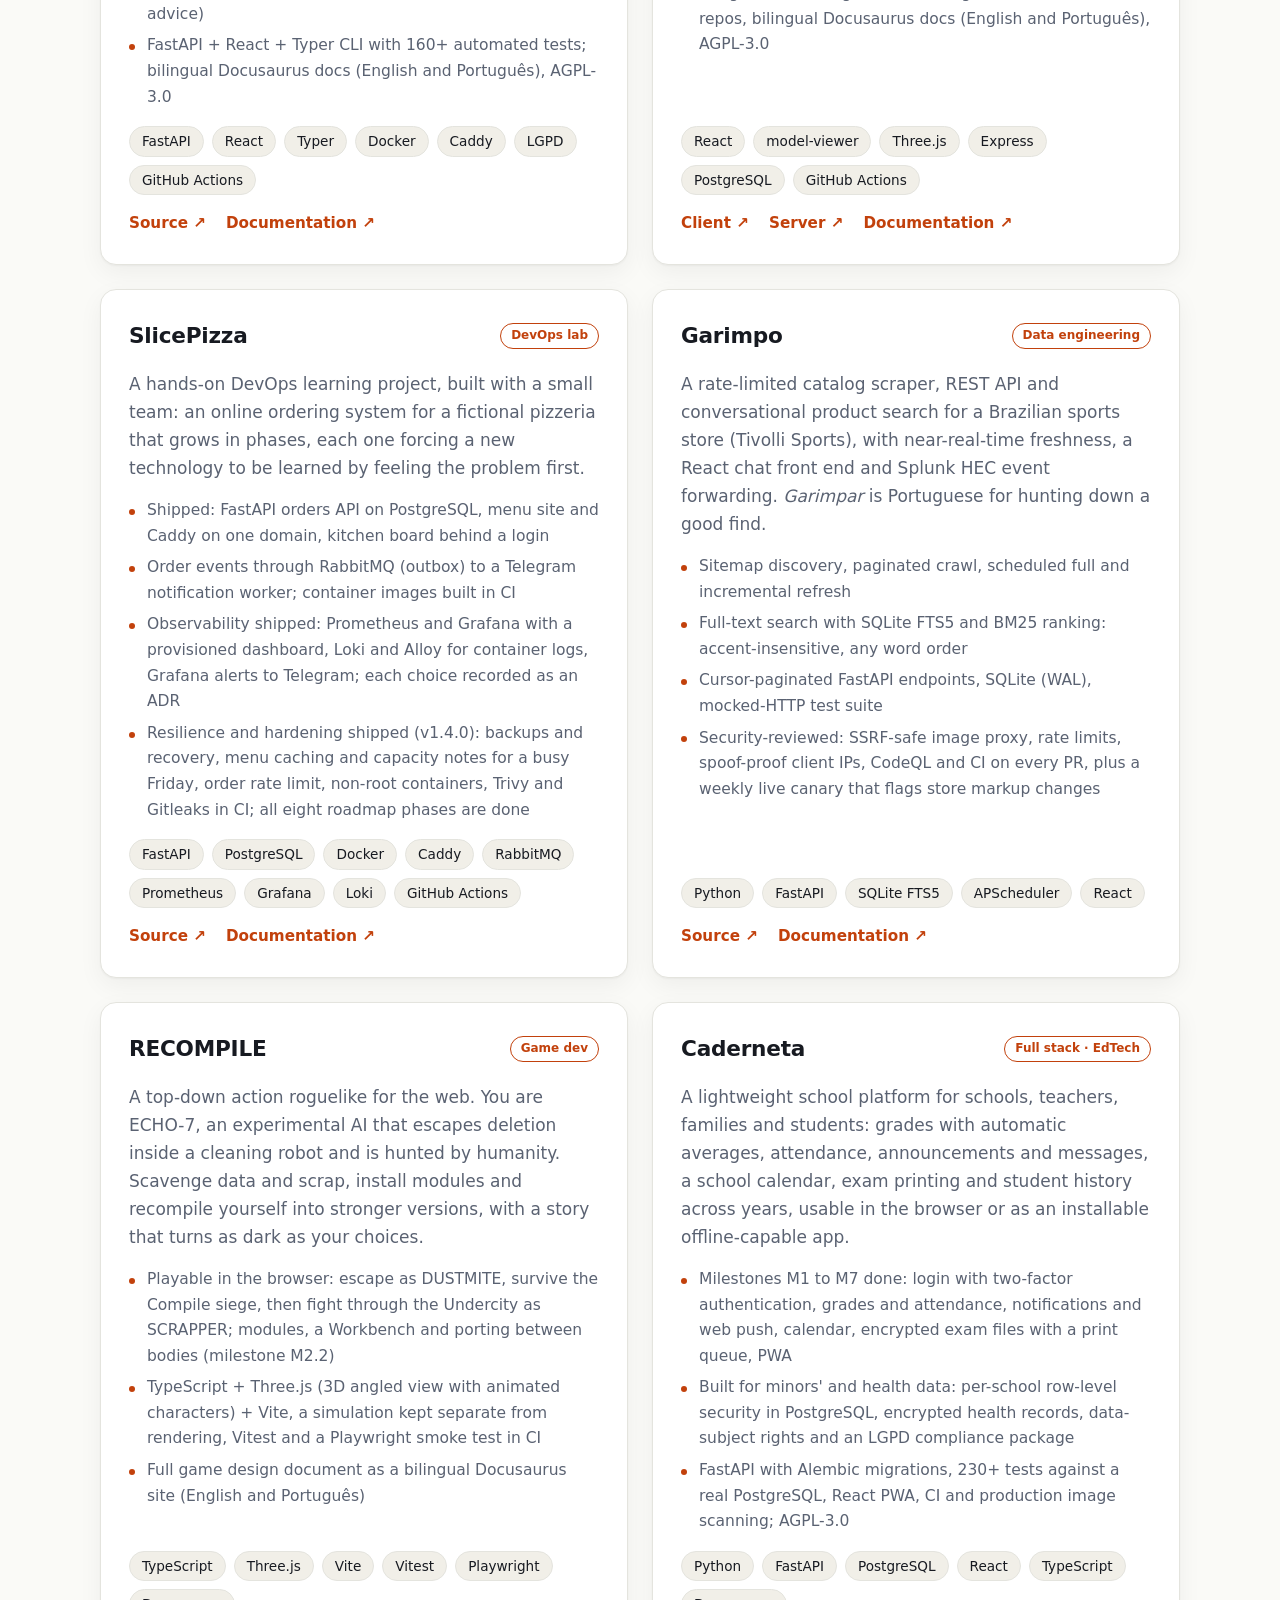
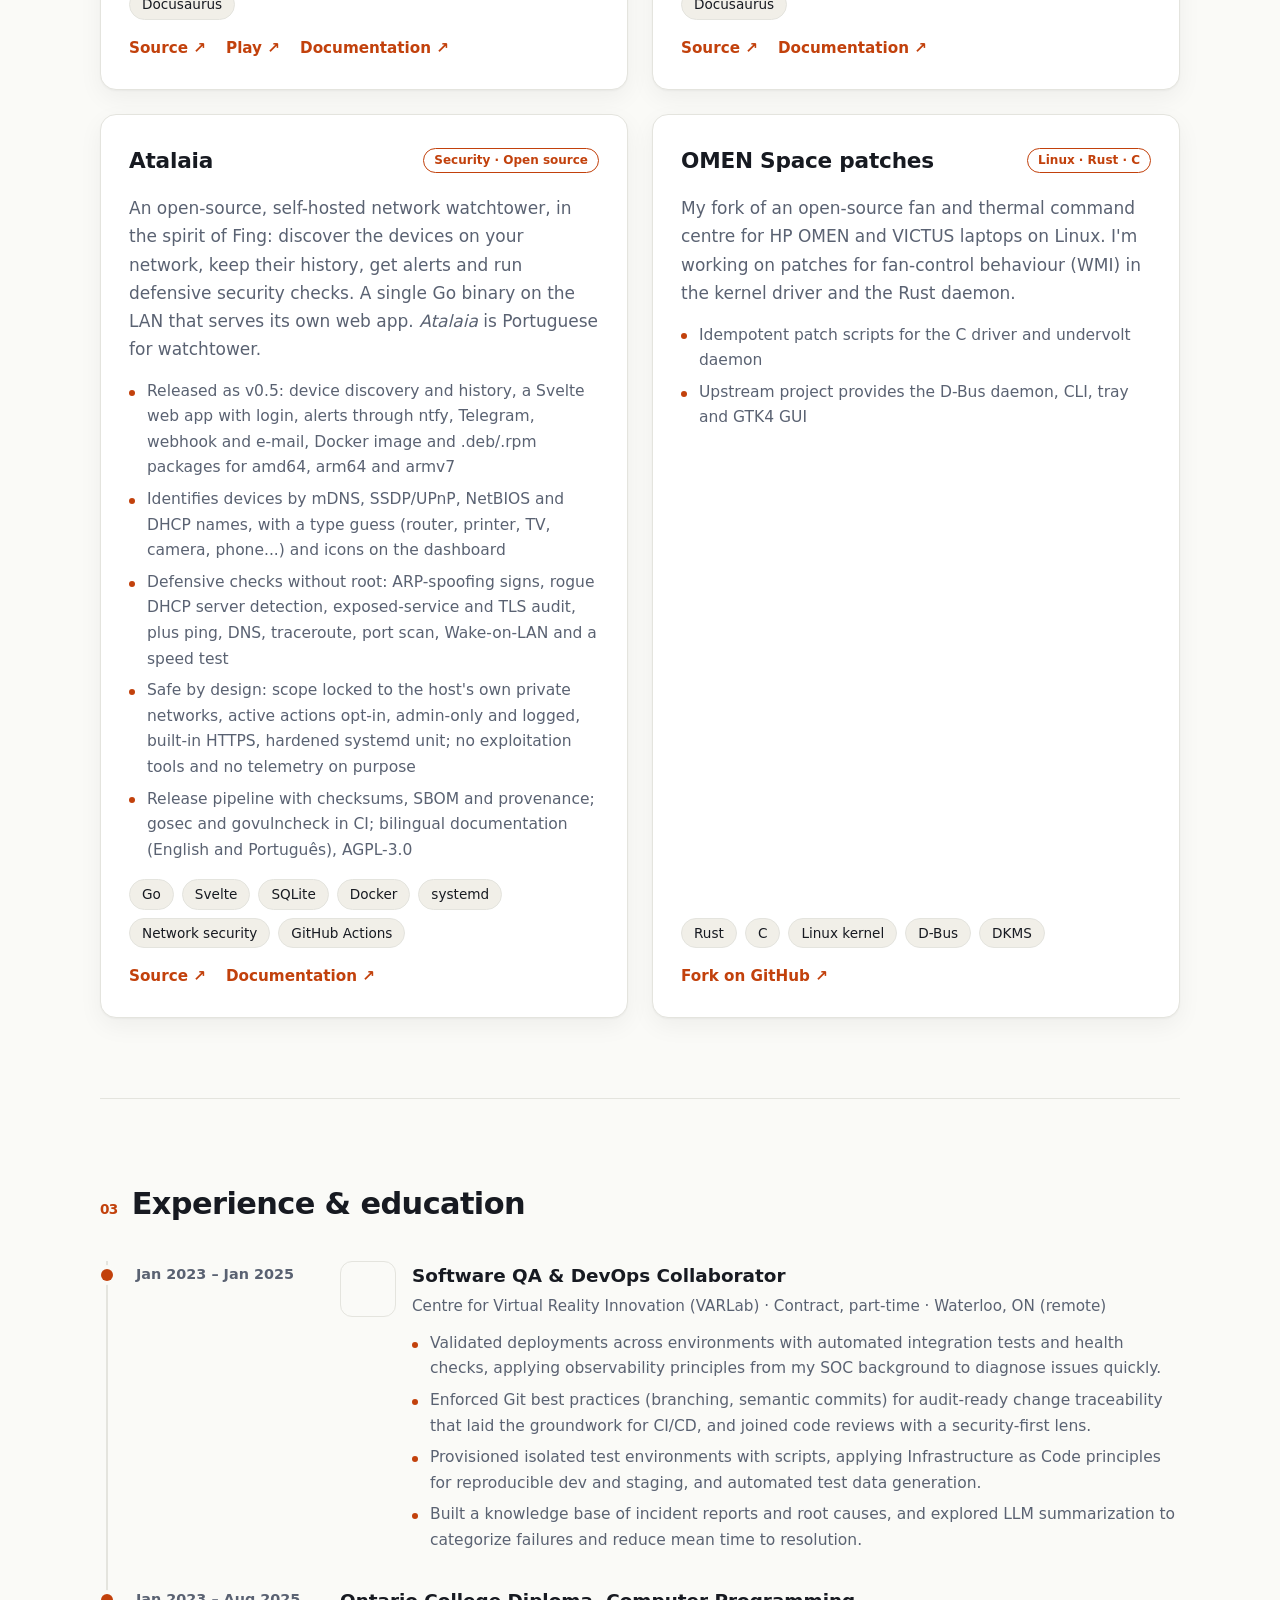
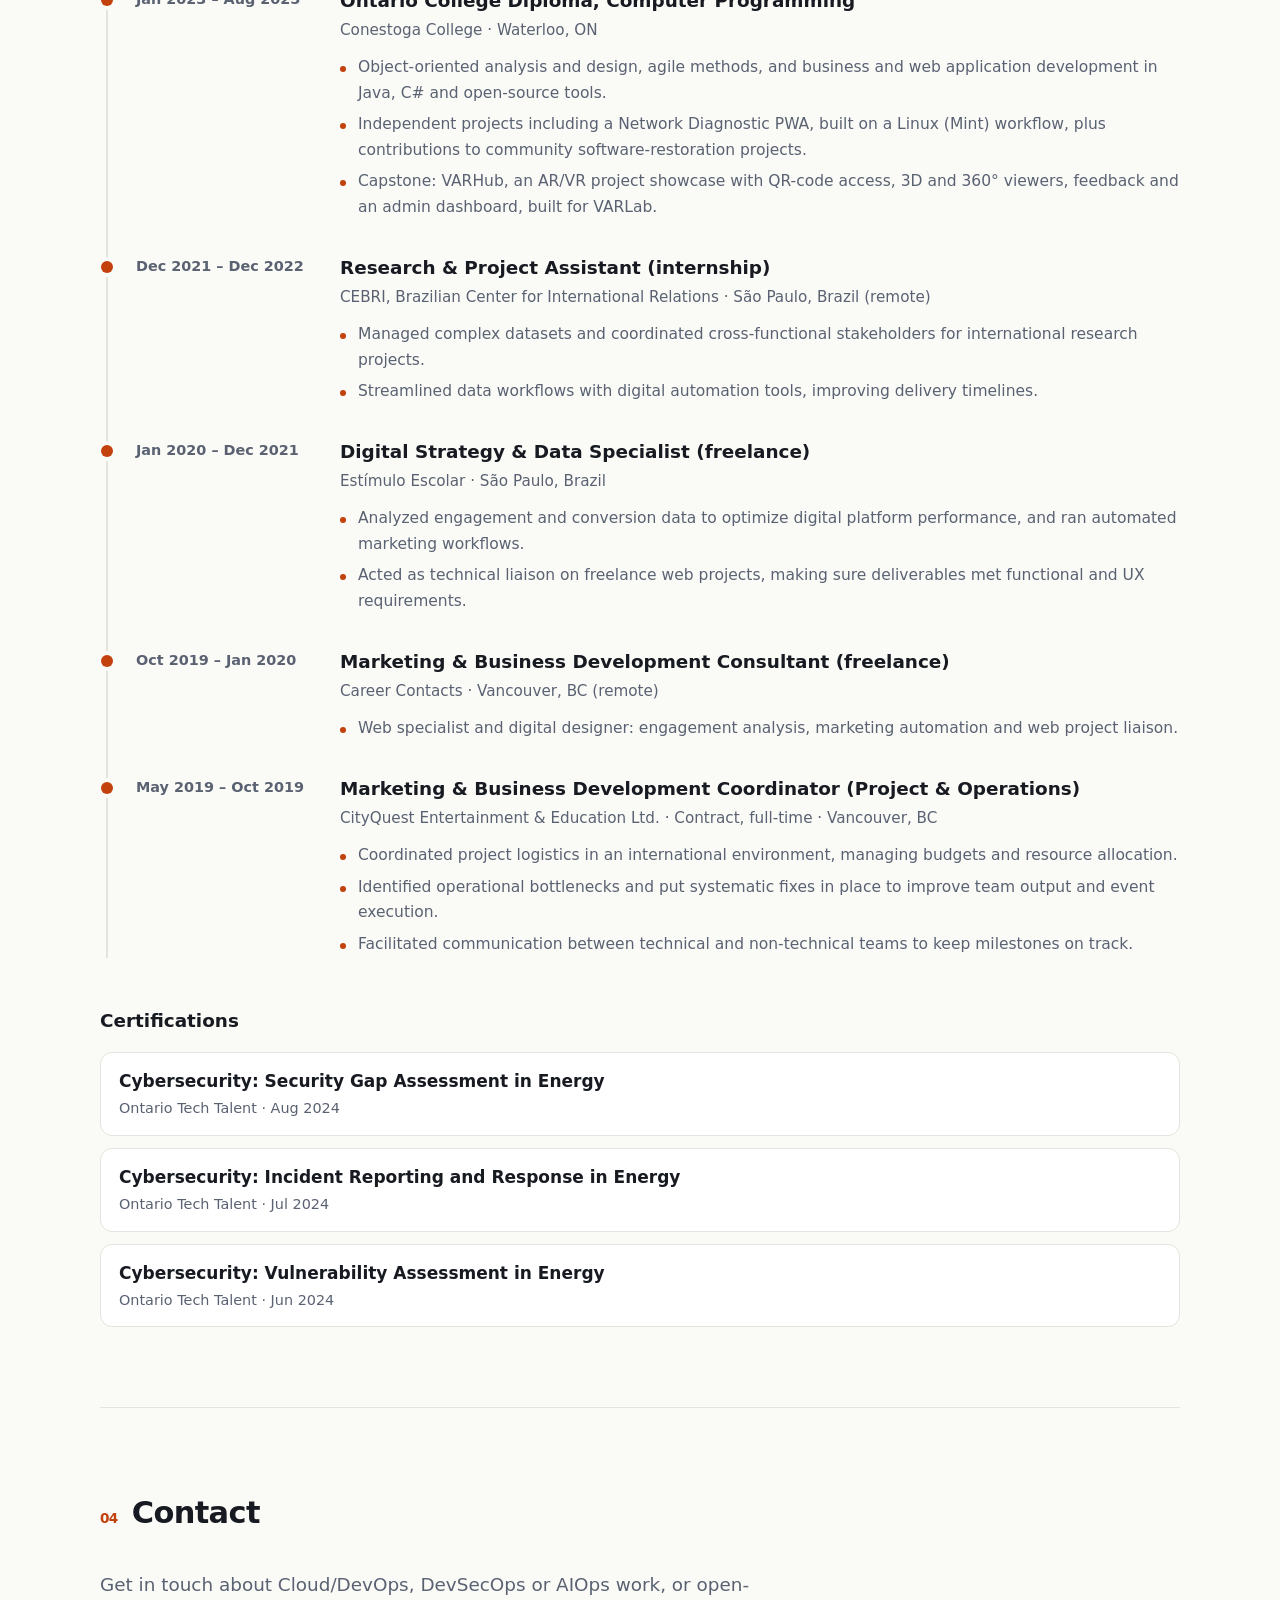
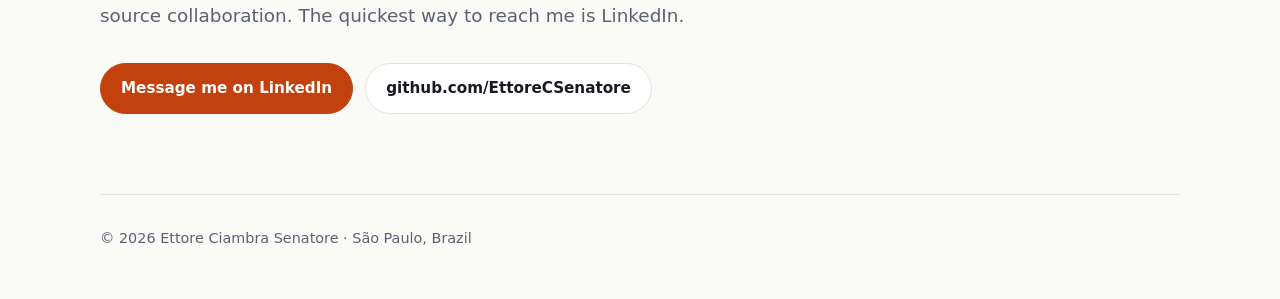
==== commit c6c71e39: "Skills: add the technologies the projects actually use (Go, Svelte, PostgreSQL, Loki, CodeQL, Gitlea" ====
--- a/index.html
+++ b/index.html
@@ -61,11 +61,13 @@
         </div>
         <div class="skills" aria-label="Skills">
           <div><h3>Cloud &amp; IaC</h3><ul class="chips"><li>AWS (EC2, S3, IAM, VPC, CloudTrail)</li><li>Terraform</li><li>CloudFormation</li><li>Bash</li></ul></div>
-          <div><h3>Containers</h3><ul class="chips"><li>Docker</li><li>Kubernetes (EKS)</li><li>Helm</li></ul></div>
-          <div><h3>CI/CD &amp; DevSecOps</h3><ul class="chips"><li>GitHub Actions</li><li>GitLab CI</li><li>Jenkins</li><li>ArgoCD</li><li>Trivy</li><li>SonarQube</li><li>Snyk</li></ul></div>
-          <div><h3>Observability &amp; AIOps</h3><ul class="chips"><li>Prometheus</li><li>Grafana</li><li>ELK Stack</li><li>Datadog</li><li>Python log anomaly detection</li></ul></div>
+          <div><h3>Containers</h3><ul class="chips"><li>Docker</li><li>Docker Compose</li><li>Kubernetes (EKS)</li><li>Helm</li><li>Linux, systemd</li></ul></div>
+          <div><h3>CI/CD &amp; DevSecOps</h3><ul class="chips"><li>GitHub Actions</li><li>GitLab CI</li><li>Jenkins</li><li>ArgoCD</li><li>Trivy</li><li>CodeQL</li><li>Gitleaks</li><li>Dependabot</li><li>SonarQube</li><li>Snyk</li></ul></div>
+          <div><h3>Observability &amp; AIOps</h3><ul class="chips"><li>Prometheus</li><li>Grafana</li><li>Loki</li><li>Splunk</li><li>ELK Stack</li><li>Datadog</li><li>Python log anomaly detection</li></ul></div>
           <div><h3>AI &amp; automation</h3><ul class="chips"><li>OpenAI API</li><li>AWS Bedrock</li><li>LangChain</li><li>Prompt engineering</li></ul></div>
-          <div><h3>Development</h3><ul class="chips"><li>Python</li><li>TypeScript</li><li>Java</li><li>C#</li><li>Rust</li><li>SQL</li><li>FastAPI</li><li>React</li></ul></div>
+          <div><h3>Development</h3><ul class="chips"><li>Python</li><li>TypeScript</li><li>Go</li><li>Java</li><li>C#</li><li>Rust</li><li>C/C++ (ESP32)</li><li>SQL</li><li>FastAPI</li><li>Node.js, Express</li><li>React</li><li>Svelte</li><li>Three.js</li></ul></div>
+          <div><h3>Data &amp; messaging</h3><ul class="chips"><li>PostgreSQL</li><li>SQLite</li><li>RabbitMQ</li><li>MQTT</li><li>Caddy</li></ul></div>
+          <div><h3>Testing &amp; docs</h3><ul class="chips"><li>pytest</li><li>Vitest</li><li>Playwright</li><li>Docusaurus (bilingual)</li></ul></div>
         </div>
       </div>
     </section>
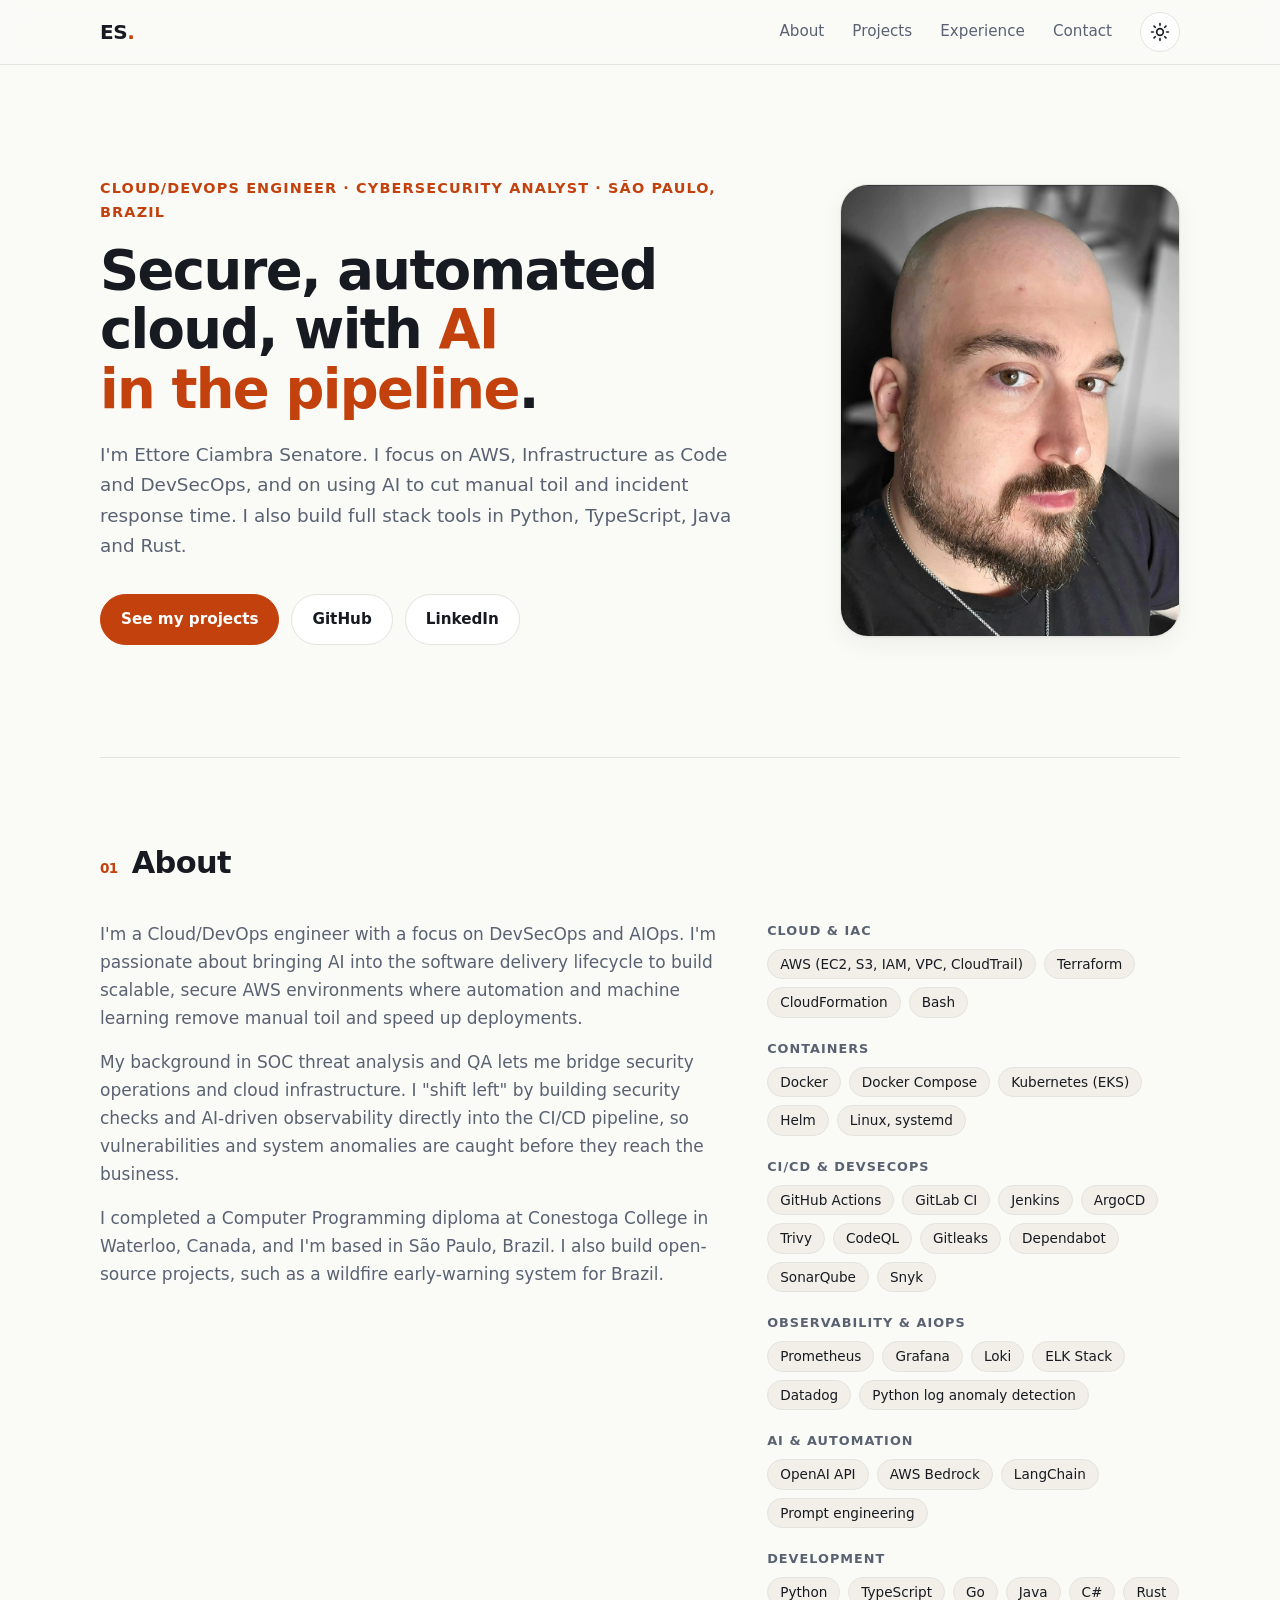
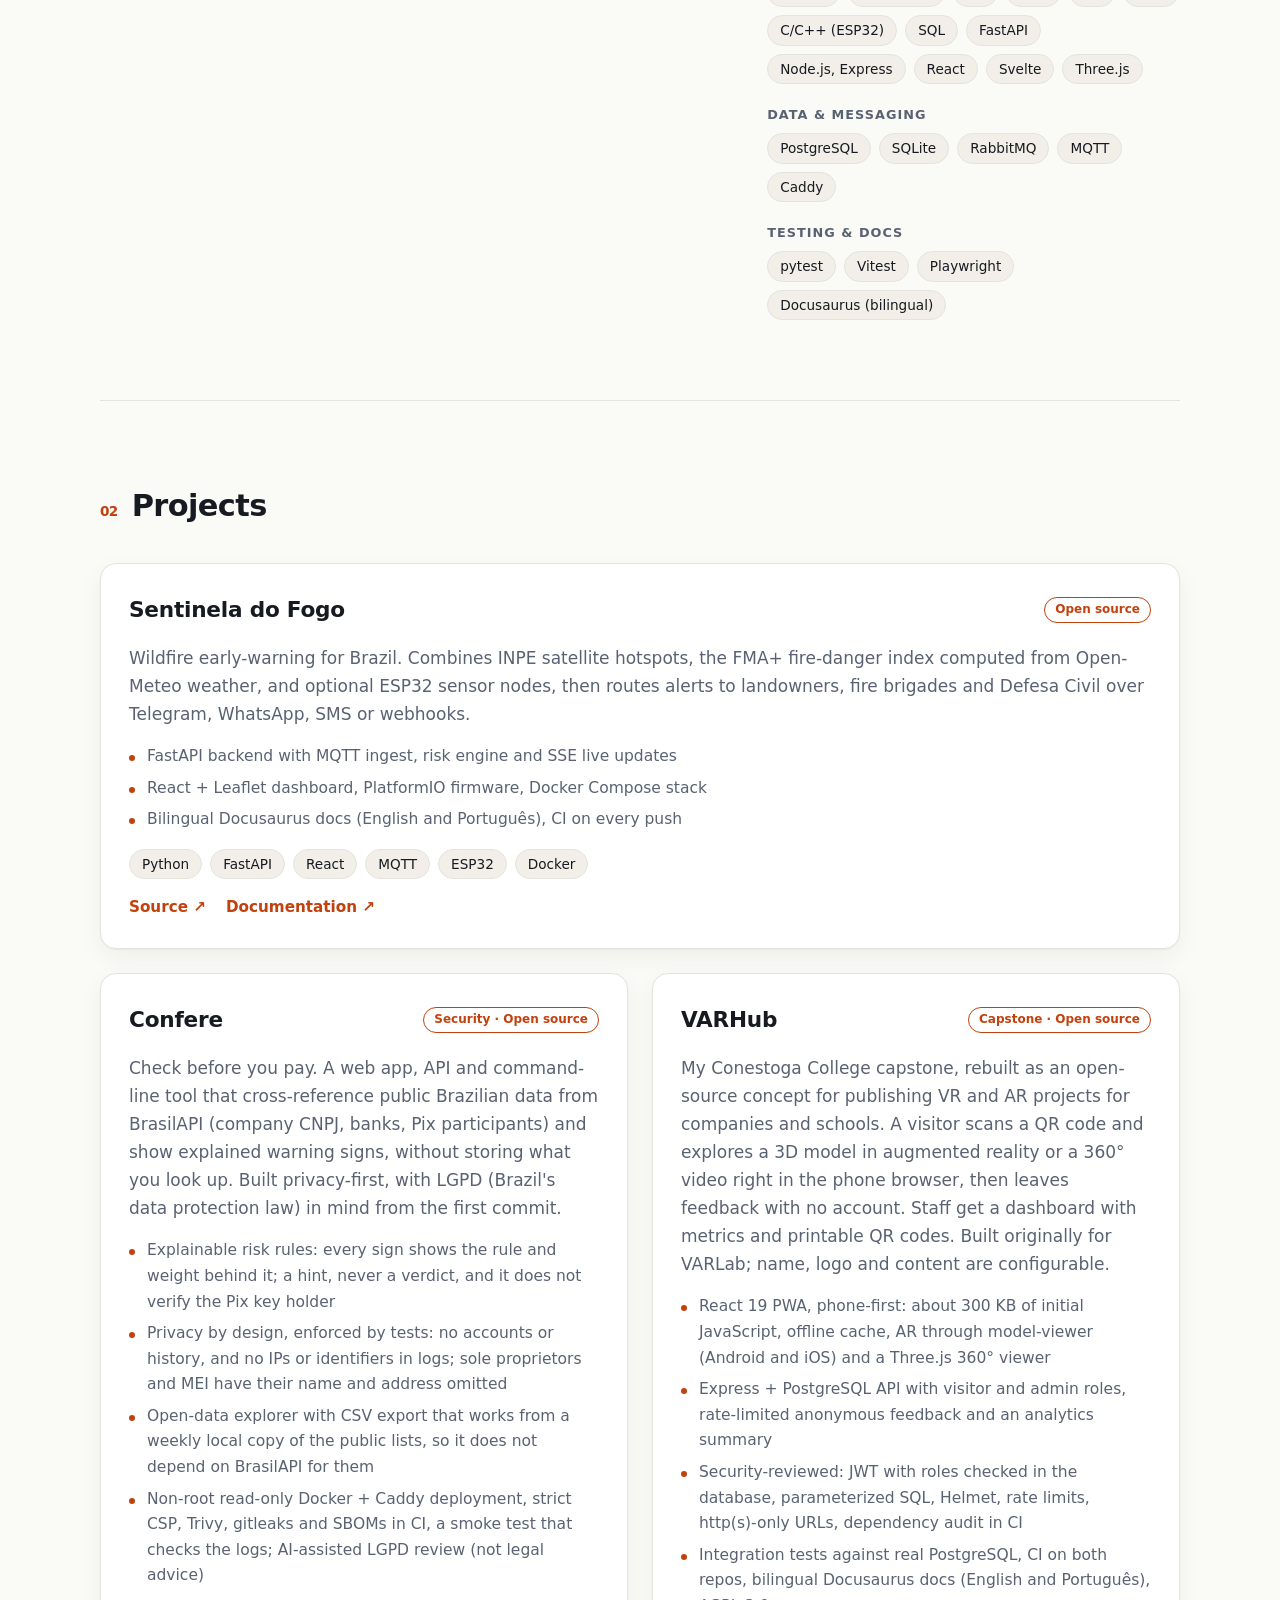
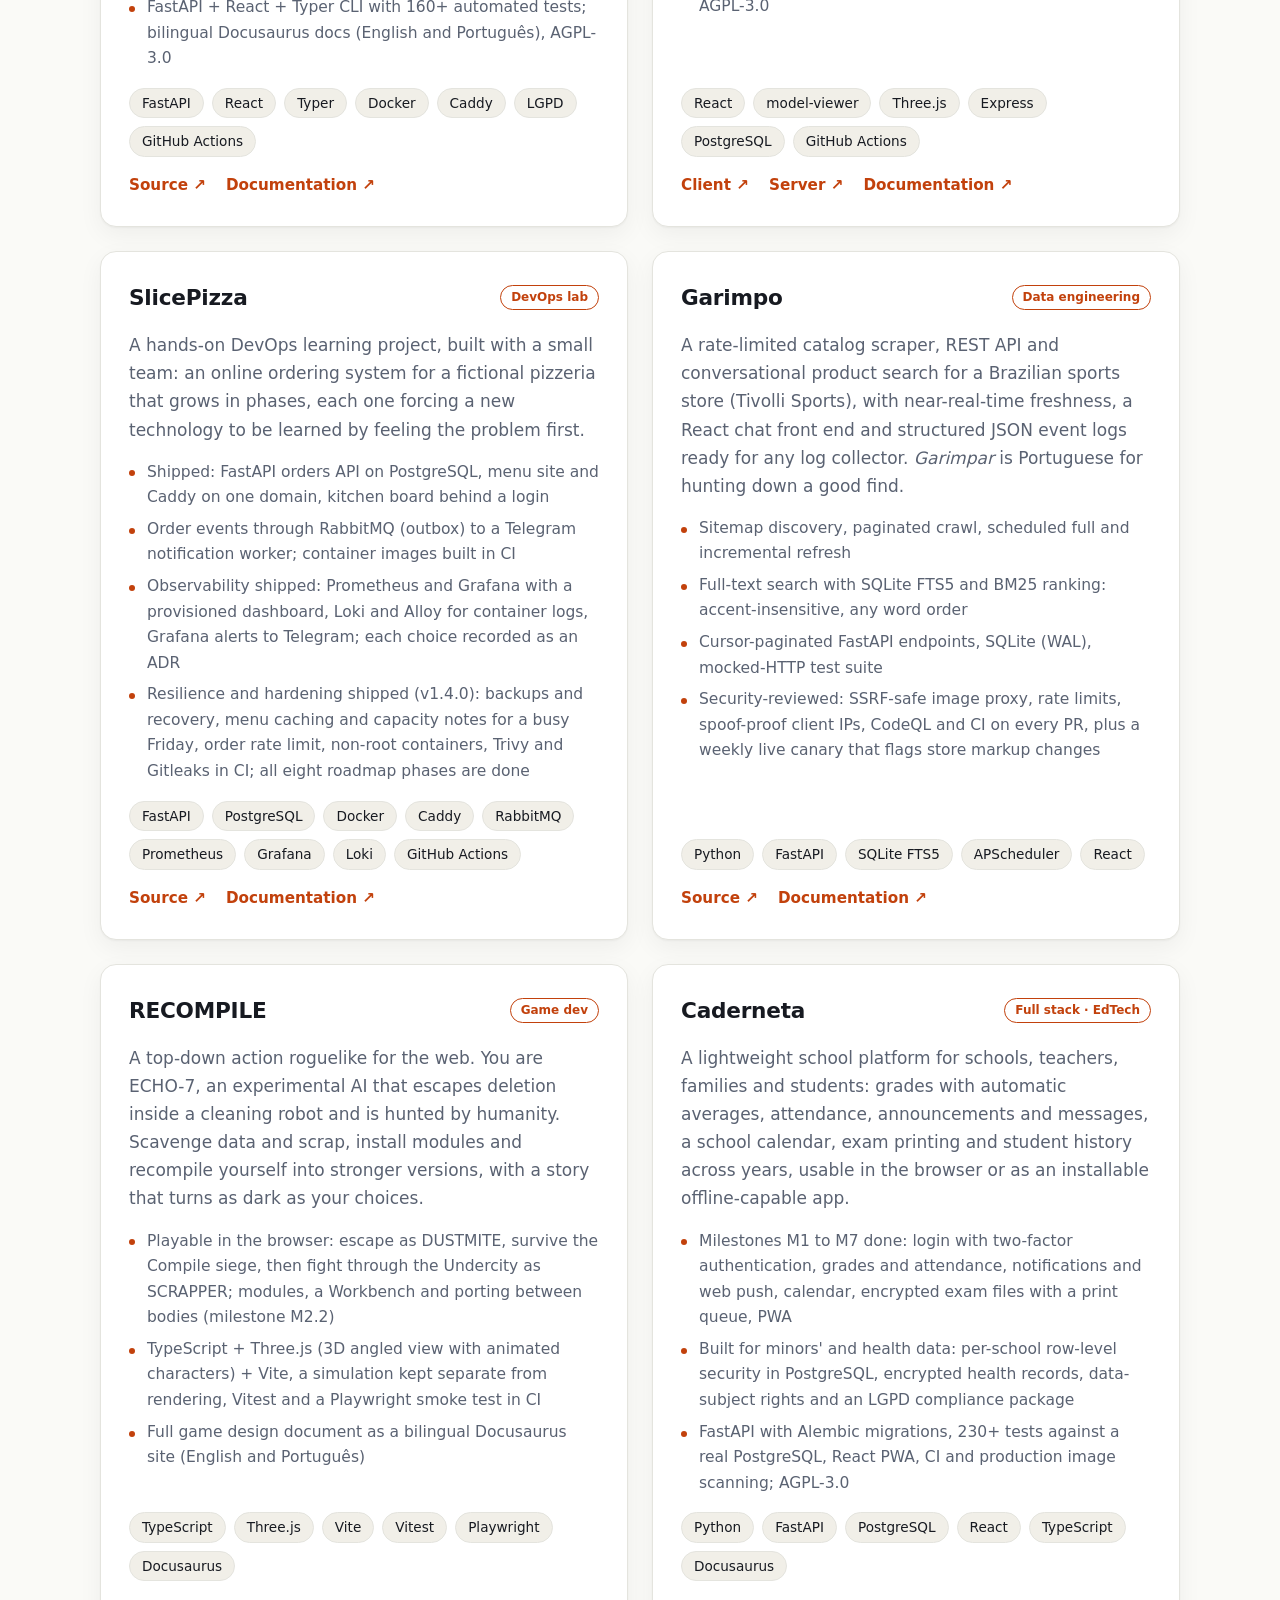
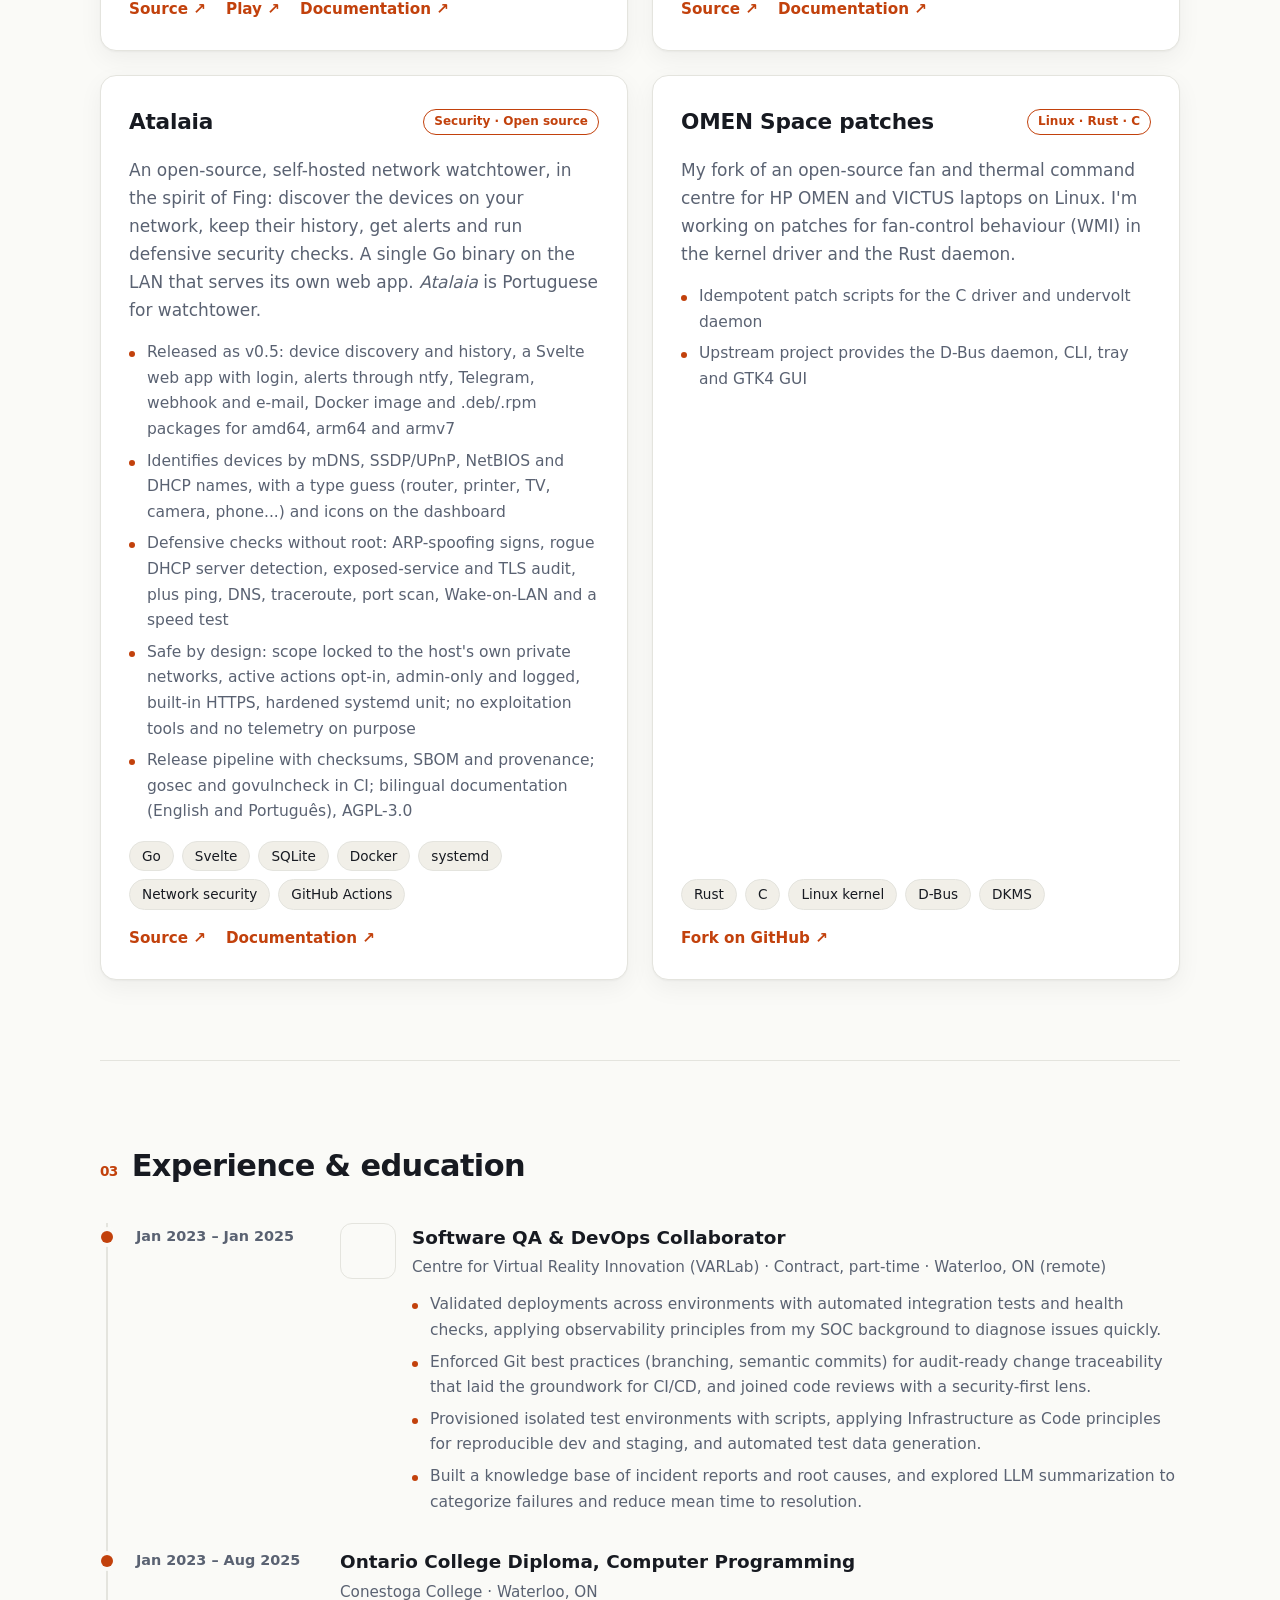
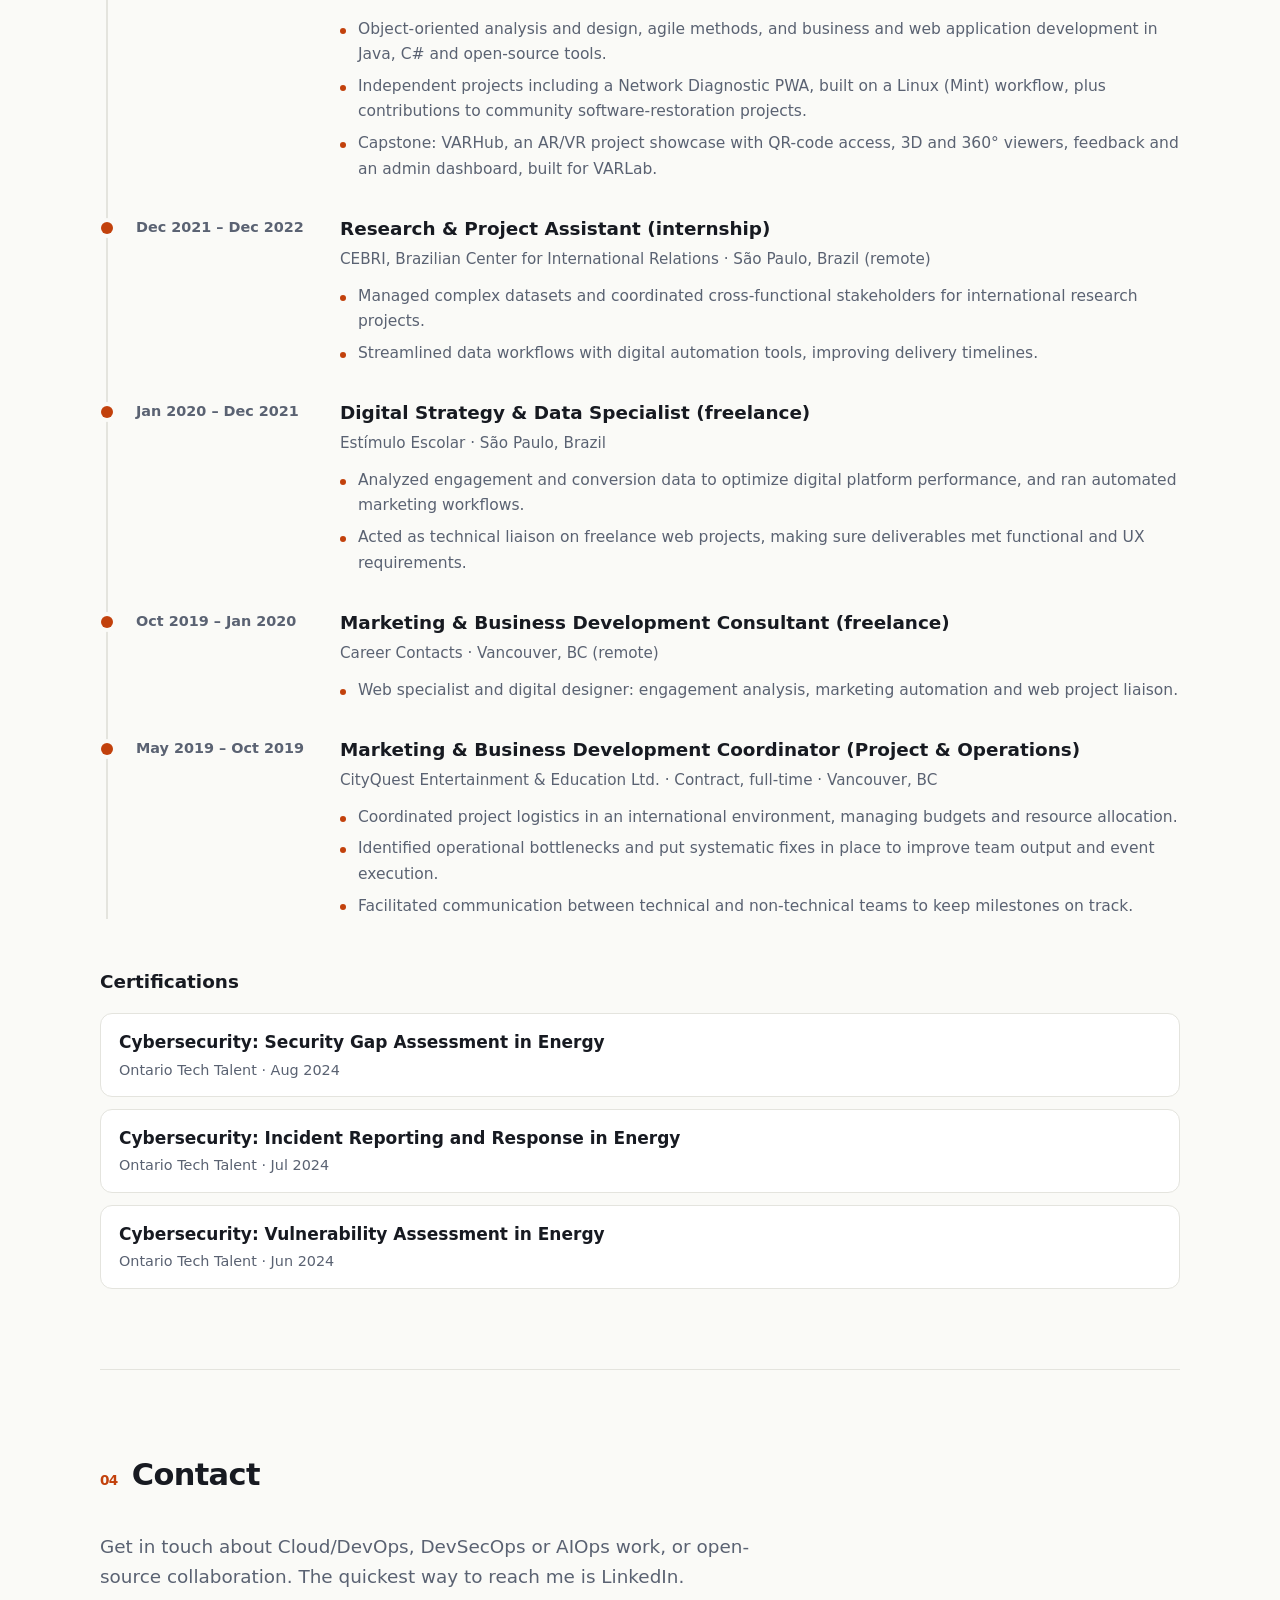
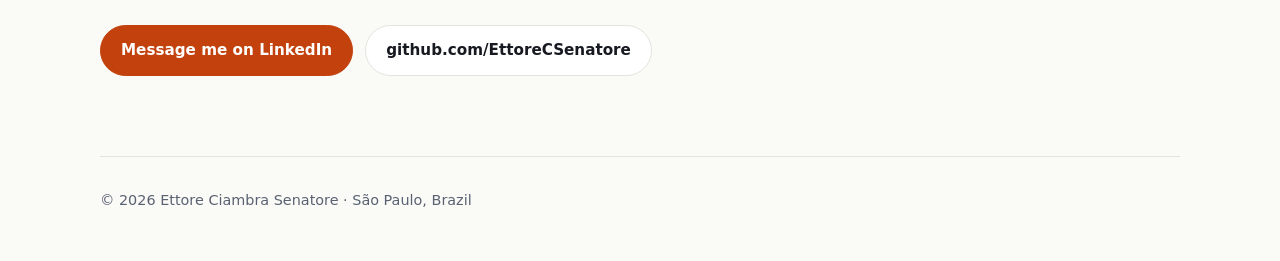
==== commit 2b232c8a: "Remove Splunk: Garimpo emits structured JSON logs now Co-Authored-By: Claude Sonnet 5.5 <noreply@ant" ====
--- a/index.html
+++ b/index.html
@@ -63,7 +63,7 @@
           <div><h3>Cloud &amp; IaC</h3><ul class="chips"><li>AWS (EC2, S3, IAM, VPC, CloudTrail)</li><li>Terraform</li><li>CloudFormation</li><li>Bash</li></ul></div>
           <div><h3>Containers</h3><ul class="chips"><li>Docker</li><li>Docker Compose</li><li>Kubernetes (EKS)</li><li>Helm</li><li>Linux, systemd</li></ul></div>
           <div><h3>CI/CD &amp; DevSecOps</h3><ul class="chips"><li>GitHub Actions</li><li>GitLab CI</li><li>Jenkins</li><li>ArgoCD</li><li>Trivy</li><li>CodeQL</li><li>Gitleaks</li><li>Dependabot</li><li>SonarQube</li><li>Snyk</li></ul></div>
-          <div><h3>Observability &amp; AIOps</h3><ul class="chips"><li>Prometheus</li><li>Grafana</li><li>Loki</li><li>Splunk</li><li>ELK Stack</li><li>Datadog</li><li>Python log anomaly detection</li></ul></div>
+          <div><h3>Observability &amp; AIOps</h3><ul class="chips"><li>Prometheus</li><li>Grafana</li><li>Loki</li><li>ELK Stack</li><li>Datadog</li><li>Python log anomaly detection</li></ul></div>
           <div><h3>AI &amp; automation</h3><ul class="chips"><li>OpenAI API</li><li>AWS Bedrock</li><li>LangChain</li><li>Prompt engineering</li></ul></div>
           <div><h3>Development</h3><ul class="chips"><li>Python</li><li>TypeScript</li><li>Go</li><li>Java</li><li>C#</li><li>Rust</li><li>C/C++ (ESP32)</li><li>SQL</li><li>FastAPI</li><li>Node.js, Express</li><li>React</li><li>Svelte</li><li>Three.js</li></ul></div>
           <div><h3>Data &amp; messaging</h3><ul class="chips"><li>PostgreSQL</li><li>SQLite</li><li>RabbitMQ</li><li>MQTT</li><li>Caddy</li></ul></div>
@@ -158,7 +158,7 @@
             <h3>Garimpo</h3>
             <span class="tag">Data engineering</span>
           </div>
-          <p>A rate-limited catalog scraper, REST API and conversational product search for a Brazilian sports store (Tivolli Sports), with near-real-time freshness, a React chat front end and Splunk HEC event forwarding. <em>Garimpar</em> is Portuguese for hunting down a good find.</p>
+          <p>A rate-limited catalog scraper, REST API and conversational product search for a Brazilian sports store (Tivolli Sports), with near-real-time freshness, a React chat front end and structured JSON event logs ready for any log collector. <em>Garimpar</em> is Portuguese for hunting down a good find.</p>
           <ul class="bullets">
             <li>Sitemap discovery, paginated crawl, scheduled full and incremental refresh</li>
             <li>Full-text search with SQLite FTS5 and BM25 ranking: accent-insensitive, any word order</li>
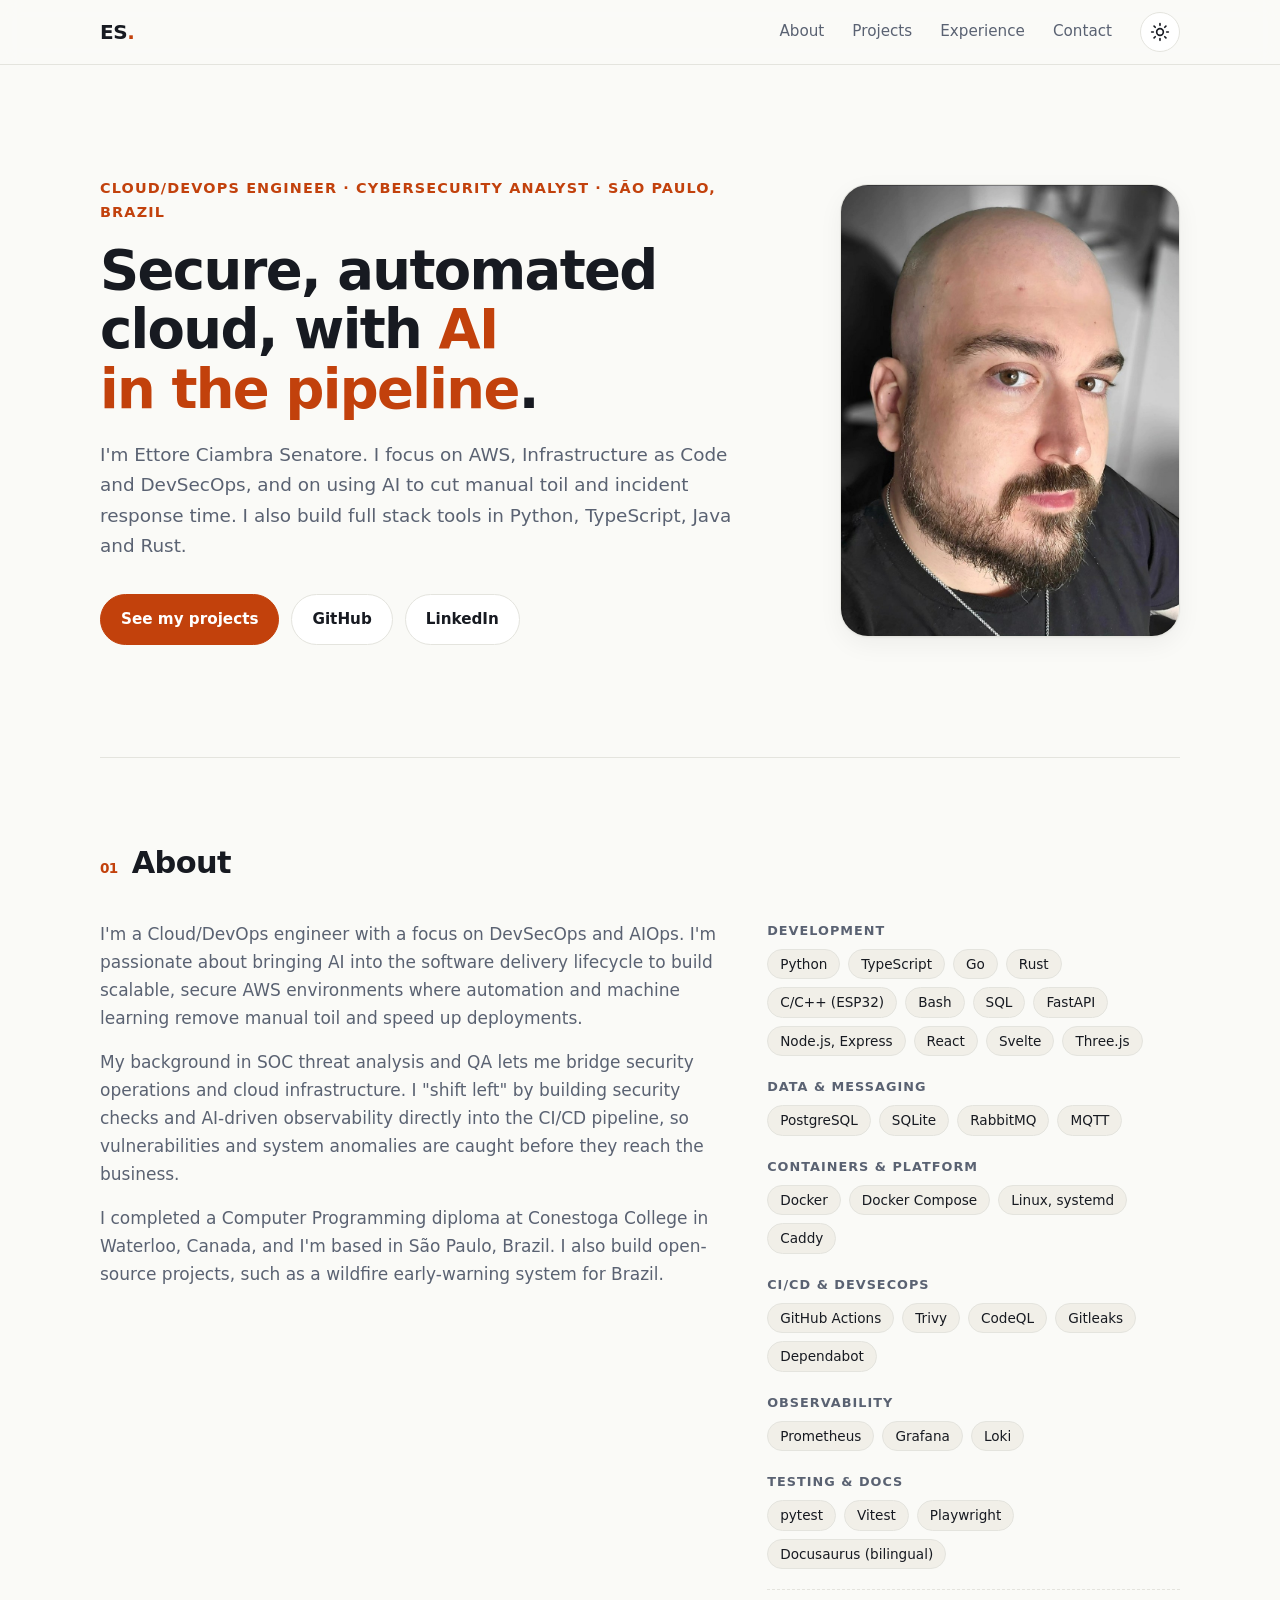
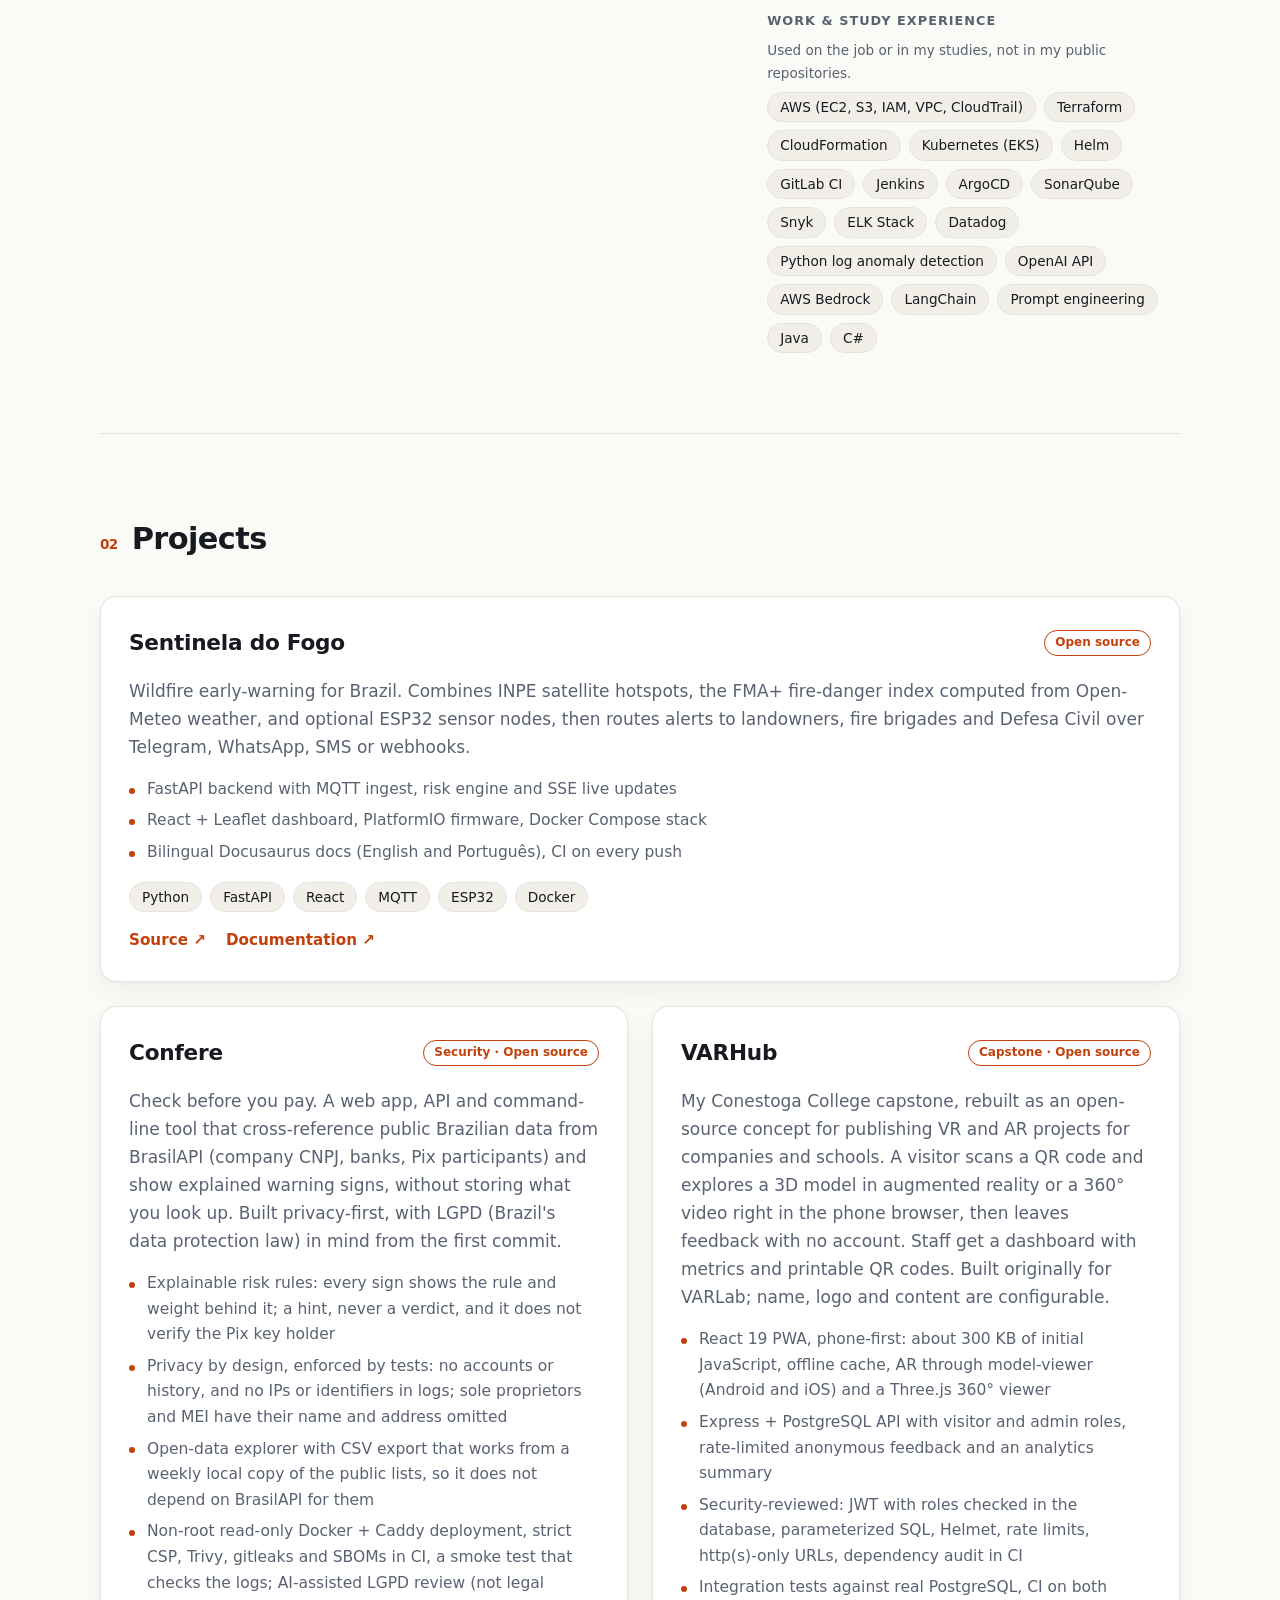
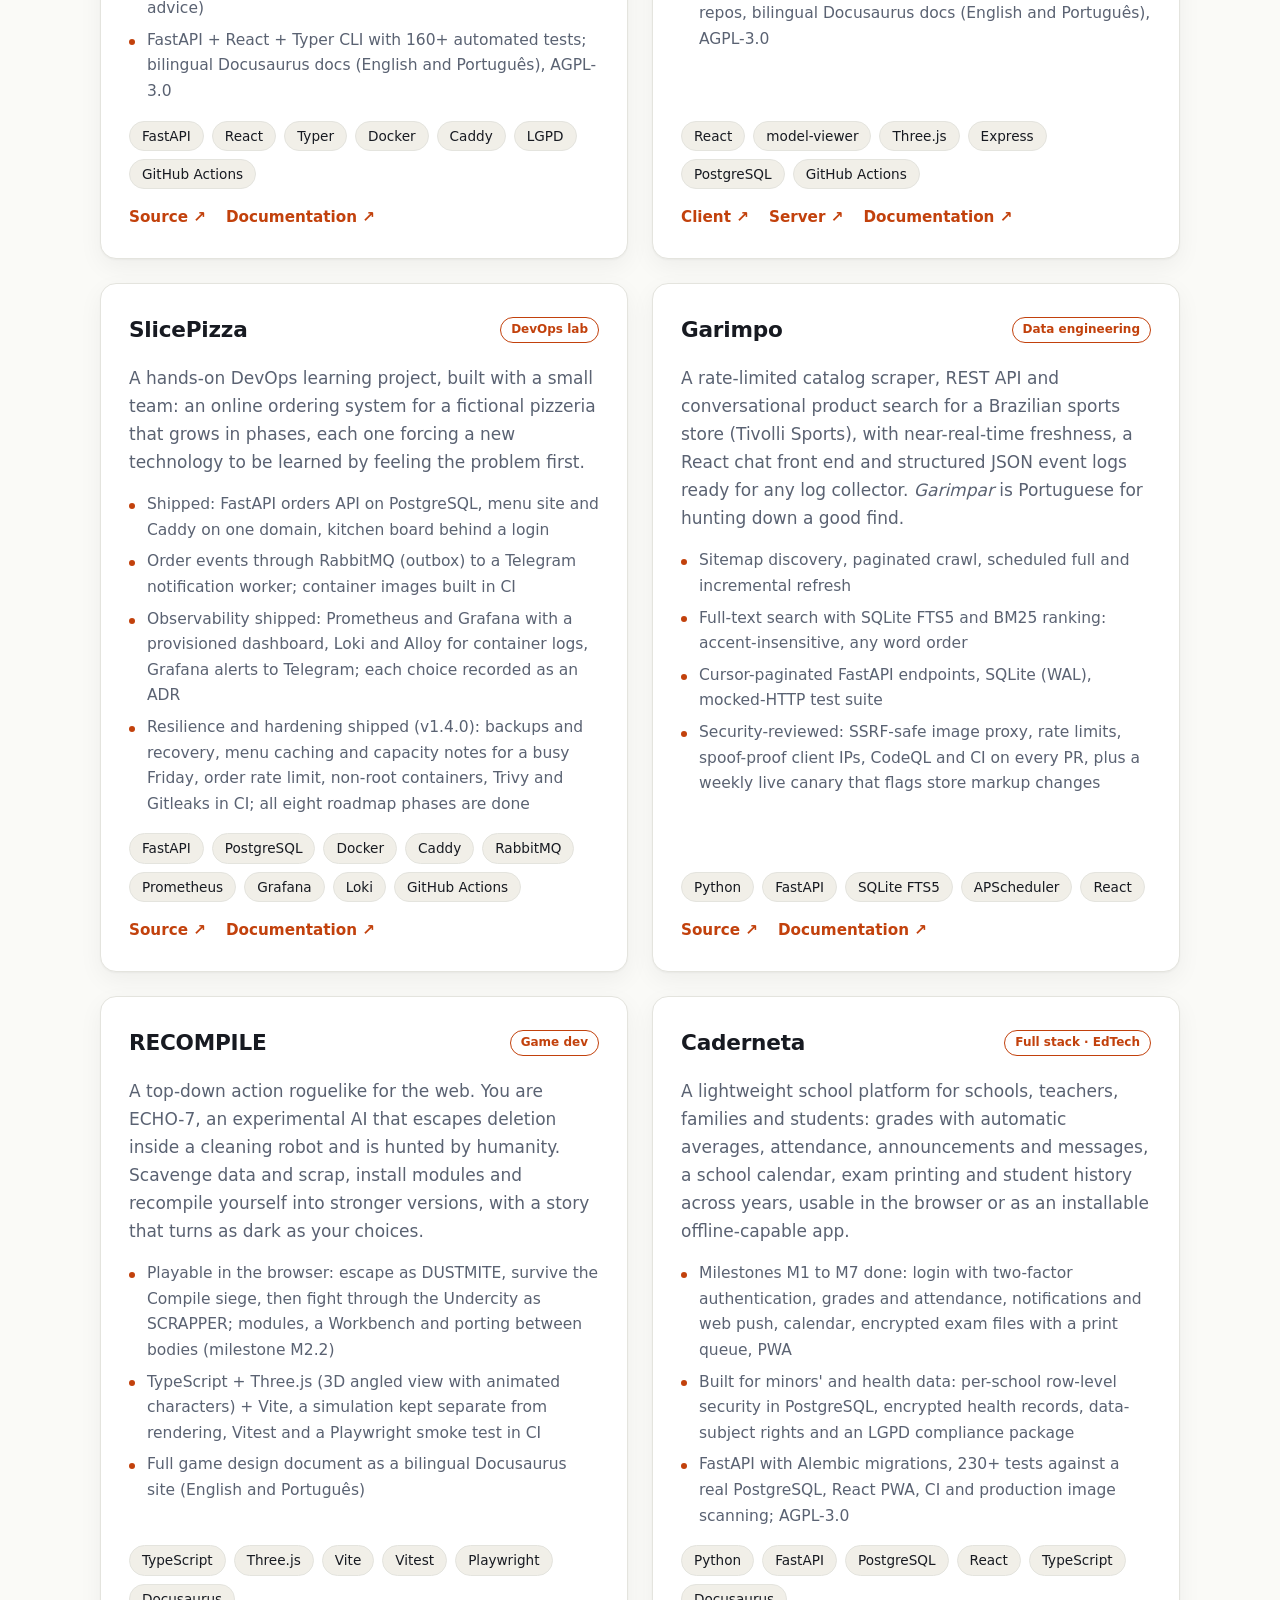
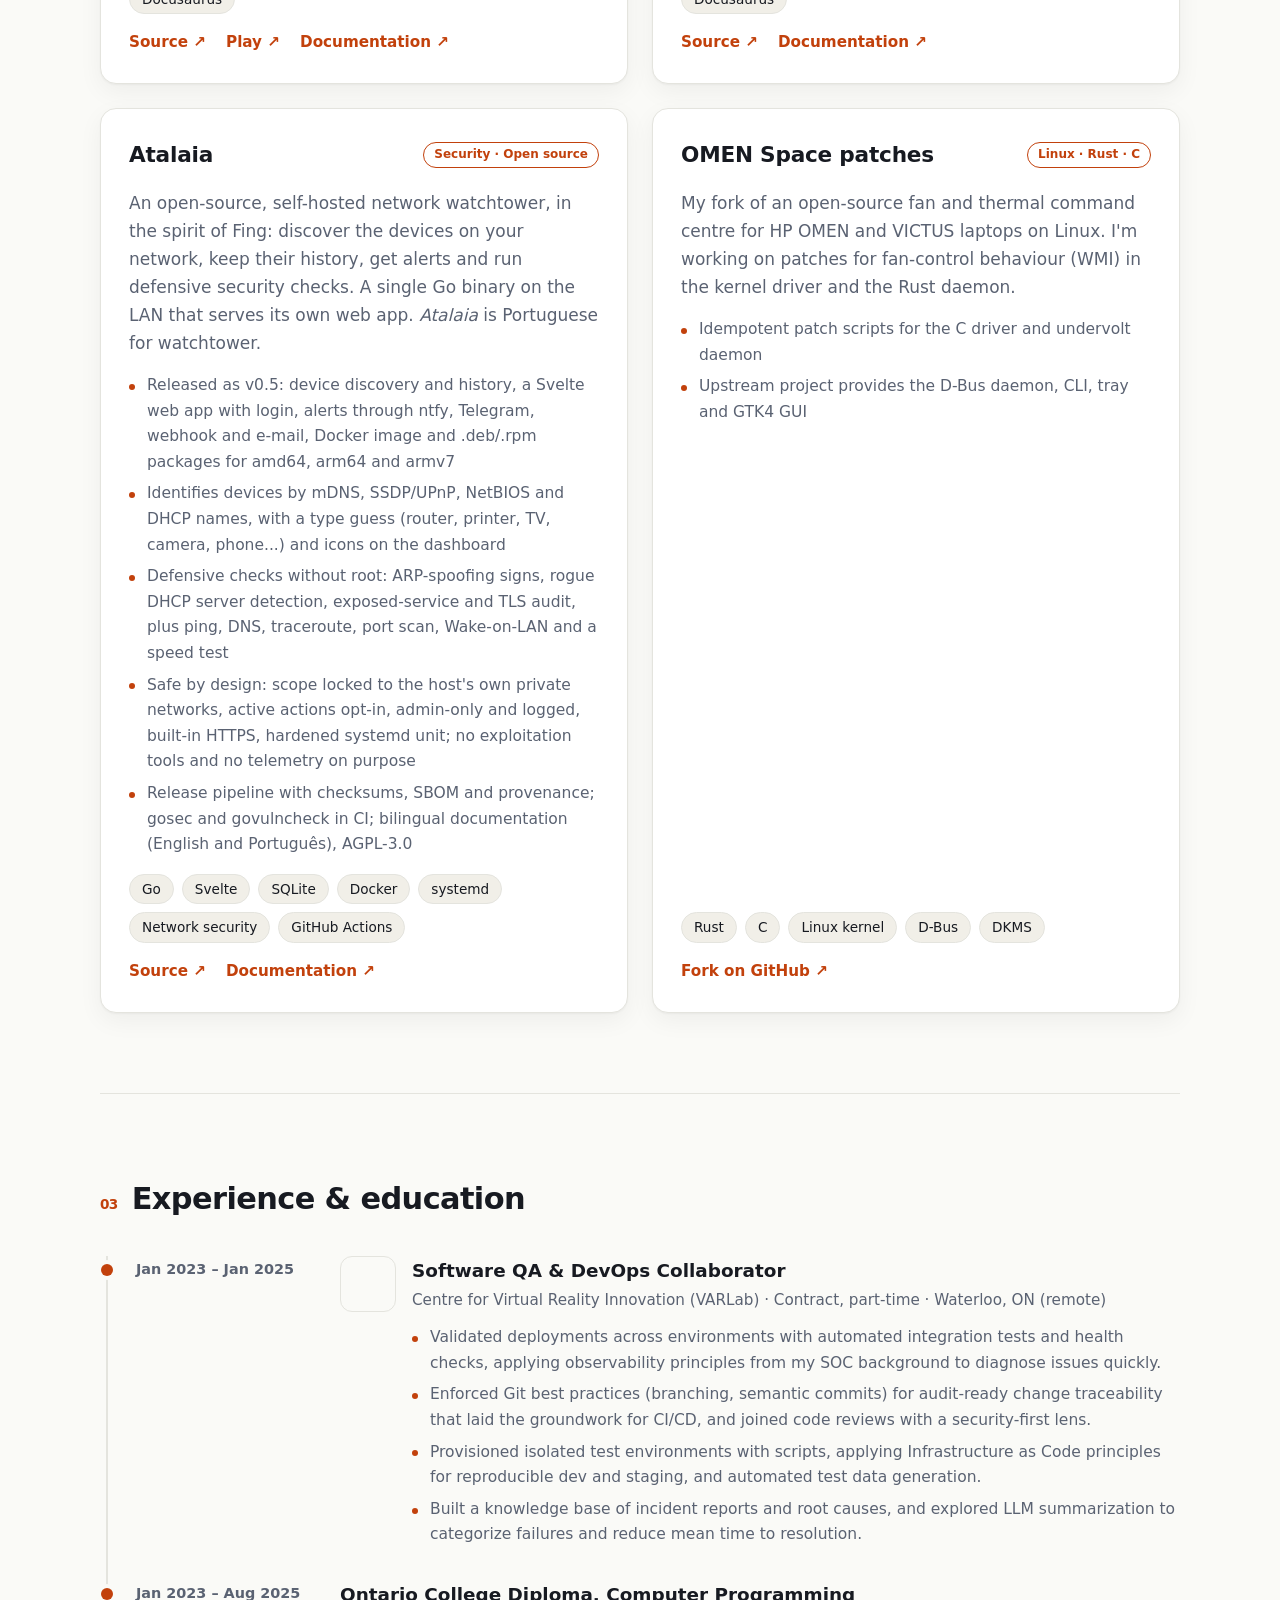
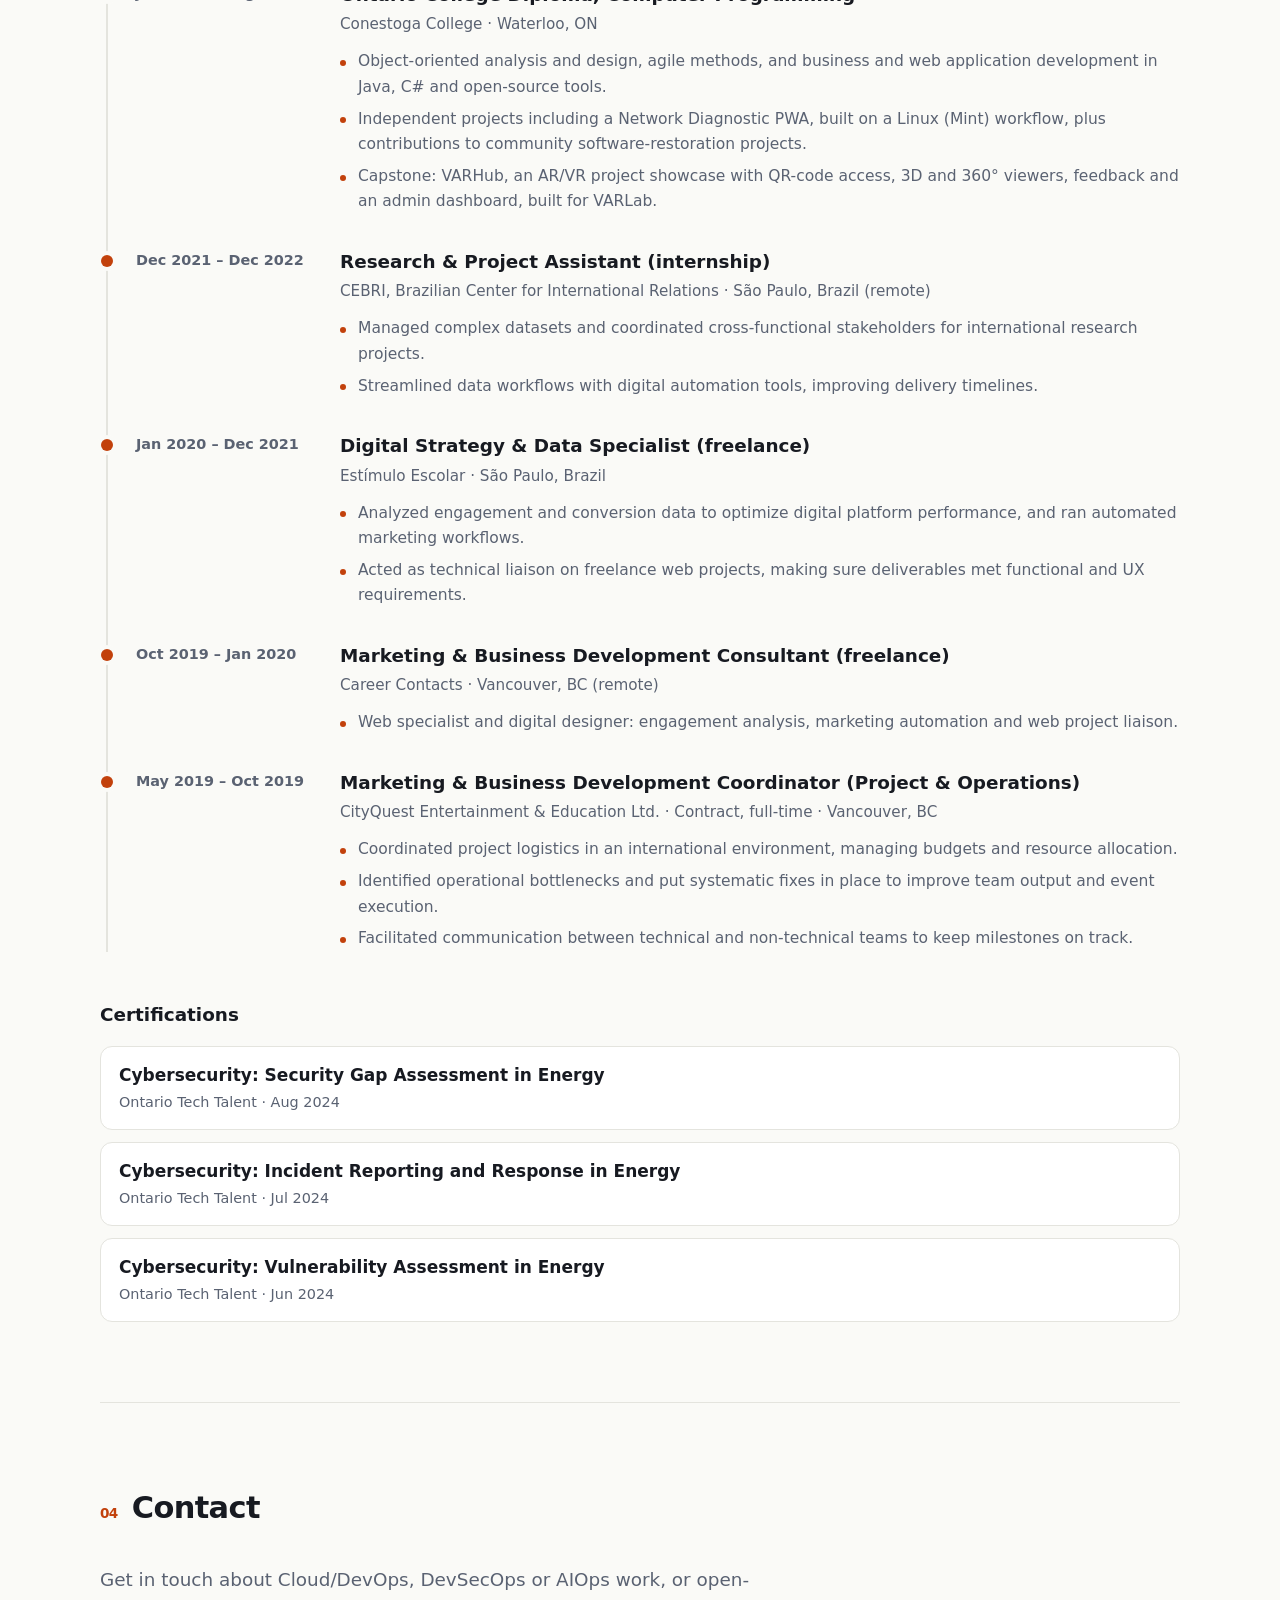
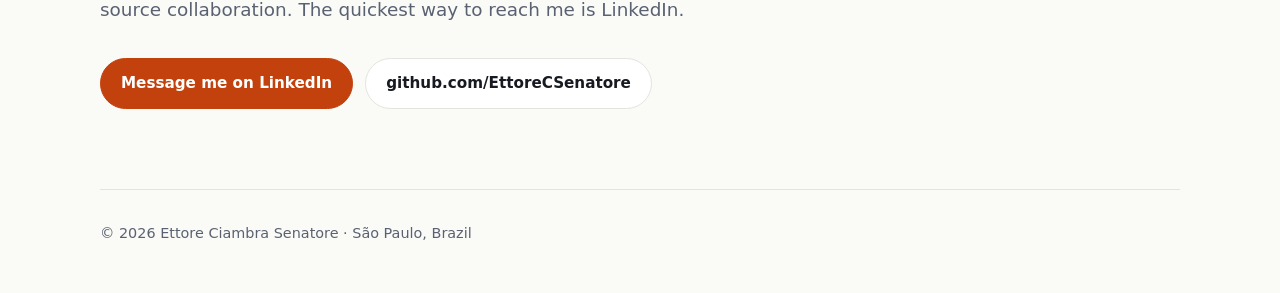
==== commit 91f03492: "Skills: separate what the projects use from work and study experience Co-Authored-By: Claude Sonnet " ====
--- a/index.html
+++ b/index.html
@@ -60,14 +60,13 @@
           <p>I completed a Computer Programming diploma at Conestoga College in Waterloo, Canada, and I'm based in São Paulo, Brazil. I also build open-source projects, such as a wildfire early-warning system for Brazil.</p>
         </div>
         <div class="skills" aria-label="Skills">
-          <div><h3>Cloud &amp; IaC</h3><ul class="chips"><li>AWS (EC2, S3, IAM, VPC, CloudTrail)</li><li>Terraform</li><li>CloudFormation</li><li>Bash</li></ul></div>
-          <div><h3>Containers</h3><ul class="chips"><li>Docker</li><li>Docker Compose</li><li>Kubernetes (EKS)</li><li>Helm</li><li>Linux, systemd</li></ul></div>
-          <div><h3>CI/CD &amp; DevSecOps</h3><ul class="chips"><li>GitHub Actions</li><li>GitLab CI</li><li>Jenkins</li><li>ArgoCD</li><li>Trivy</li><li>CodeQL</li><li>Gitleaks</li><li>Dependabot</li><li>SonarQube</li><li>Snyk</li></ul></div>
-          <div><h3>Observability &amp; AIOps</h3><ul class="chips"><li>Prometheus</li><li>Grafana</li><li>Loki</li><li>ELK Stack</li><li>Datadog</li><li>Python log anomaly detection</li></ul></div>
-          <div><h3>AI &amp; automation</h3><ul class="chips"><li>OpenAI API</li><li>AWS Bedrock</li><li>LangChain</li><li>Prompt engineering</li></ul></div>
-          <div><h3>Development</h3><ul class="chips"><li>Python</li><li>TypeScript</li><li>Go</li><li>Java</li><li>C#</li><li>Rust</li><li>C/C++ (ESP32)</li><li>SQL</li><li>FastAPI</li><li>Node.js, Express</li><li>React</li><li>Svelte</li><li>Three.js</li></ul></div>
-          <div><h3>Data &amp; messaging</h3><ul class="chips"><li>PostgreSQL</li><li>SQLite</li><li>RabbitMQ</li><li>MQTT</li><li>Caddy</li></ul></div>
+          <div><h3>Development</h3><ul class="chips"><li>Python</li><li>TypeScript</li><li>Go</li><li>Rust</li><li>C/C++ (ESP32)</li><li>Bash</li><li>SQL</li><li>FastAPI</li><li>Node.js, Express</li><li>React</li><li>Svelte</li><li>Three.js</li></ul></div>
+          <div><h3>Data &amp; messaging</h3><ul class="chips"><li>PostgreSQL</li><li>SQLite</li><li>RabbitMQ</li><li>MQTT</li></ul></div>
+          <div><h3>Containers &amp; platform</h3><ul class="chips"><li>Docker</li><li>Docker Compose</li><li>Linux, systemd</li><li>Caddy</li></ul></div>
+          <div><h3>CI/CD &amp; DevSecOps</h3><ul class="chips"><li>GitHub Actions</li><li>Trivy</li><li>CodeQL</li><li>Gitleaks</li><li>Dependabot</li></ul></div>
+          <div><h3>Observability</h3><ul class="chips"><li>Prometheus</li><li>Grafana</li><li>Loki</li></ul></div>
           <div><h3>Testing &amp; docs</h3><ul class="chips"><li>pytest</li><li>Vitest</li><li>Playwright</li><li>Docusaurus (bilingual)</li></ul></div>
+          <div class="exp"><h3>Work &amp; study experience</h3><p class="note">Used on the job or in my studies, not in my public repositories.</p><ul class="chips"><li>AWS (EC2, S3, IAM, VPC, CloudTrail)</li><li>Terraform</li><li>CloudFormation</li><li>Kubernetes (EKS)</li><li>Helm</li><li>GitLab CI</li><li>Jenkins</li><li>ArgoCD</li><li>SonarQube</li><li>Snyk</li><li>ELK Stack</li><li>Datadog</li><li>Python log anomaly detection</li><li>OpenAI API</li><li>AWS Bedrock</li><li>LangChain</li><li>Prompt engineering</li><li>Java</li><li>C#</li></ul></div>
         </div>
       </div>
     </section>
--- a/css/style.css
+++ b/css/style.css
@@ -78,6 +78,8 @@
 .skills { display: grid; gap: 20px; align-content: start; }
 .skills h3 { font-size: .8rem; text-transform: uppercase; letter-spacing: .08em; color: var(--muted); margin-bottom: 8px; }
 
+.skills .note { color: var(--muted); font-size: .85rem; margin-bottom: 8px; }
+.skills .exp { padding-top: 20px; border-top: 1px dashed var(--line); }
 .chips { display: flex; flex-wrap: wrap; gap: 8px; }
 .chips li { background: var(--chip); border: 1px solid var(--line); padding: 3px 12px; border-radius: 999px; font-size: .85rem; font-weight: 500; }
 
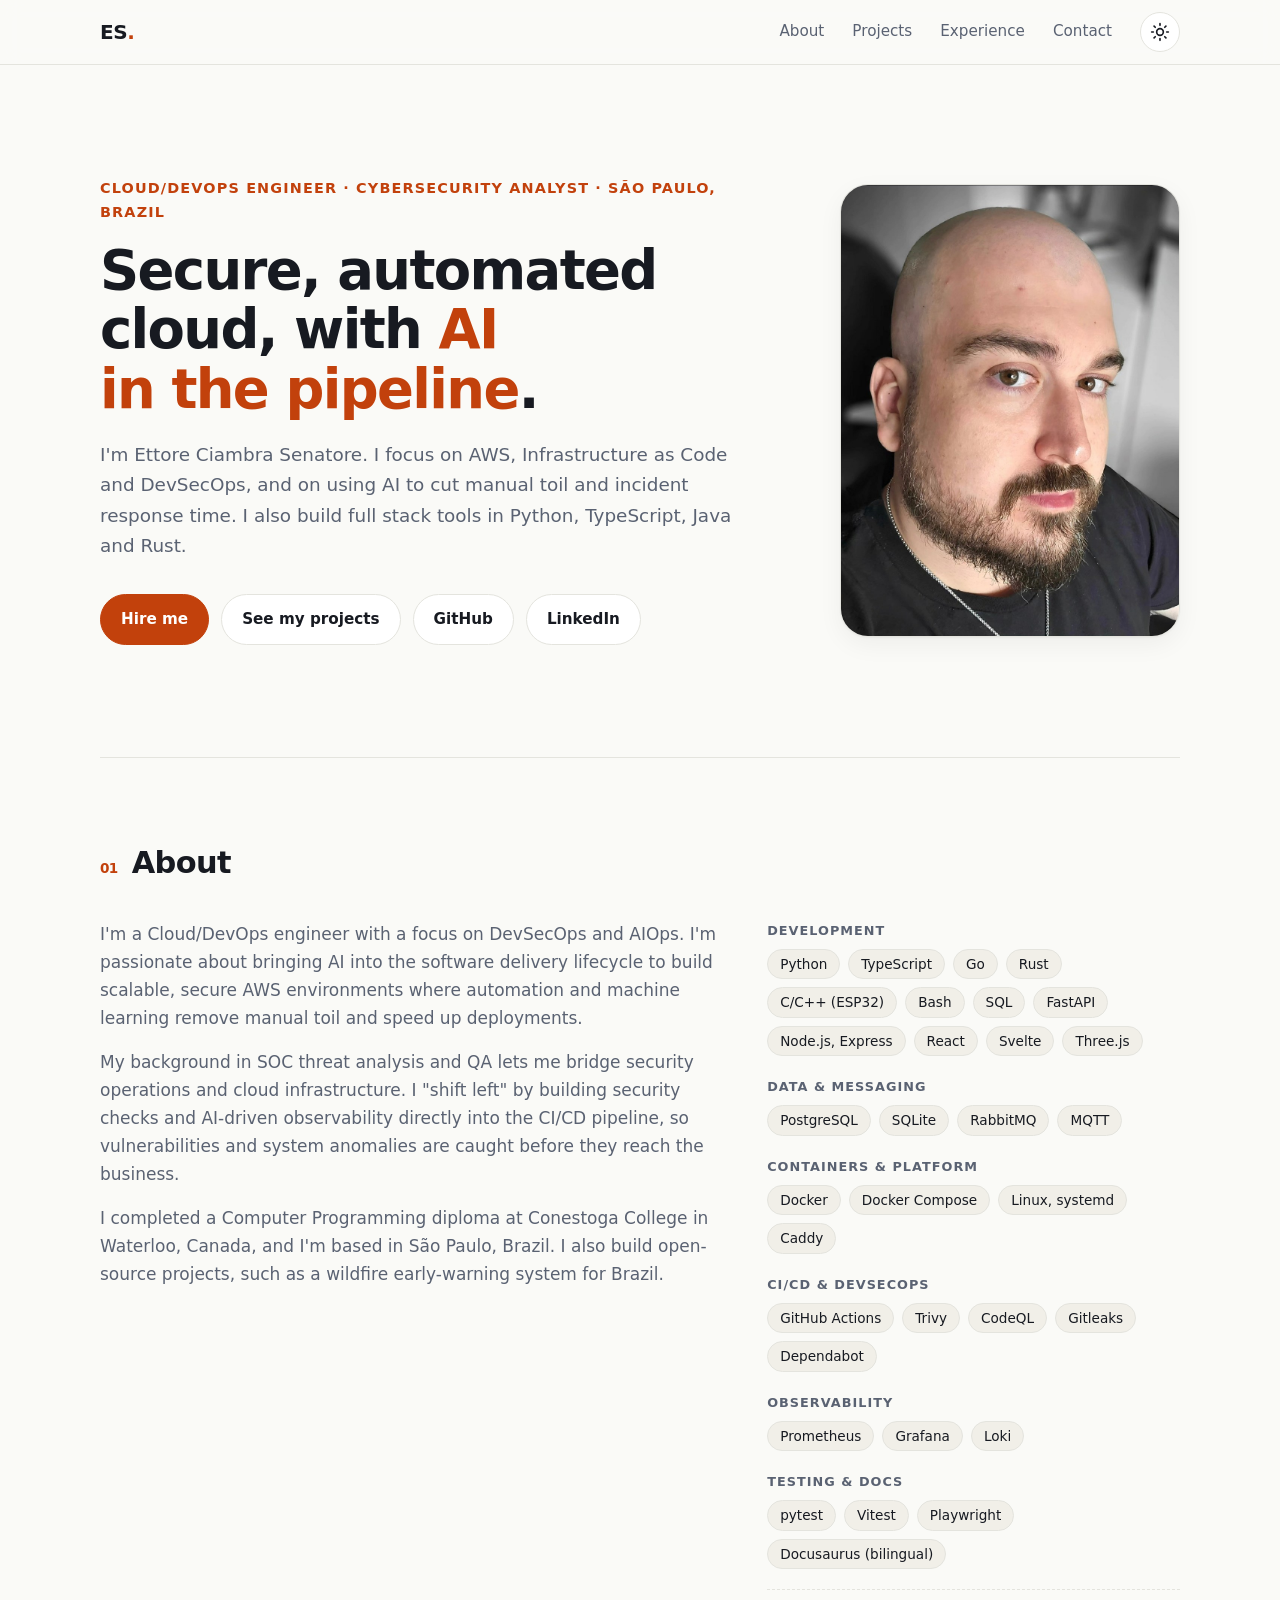
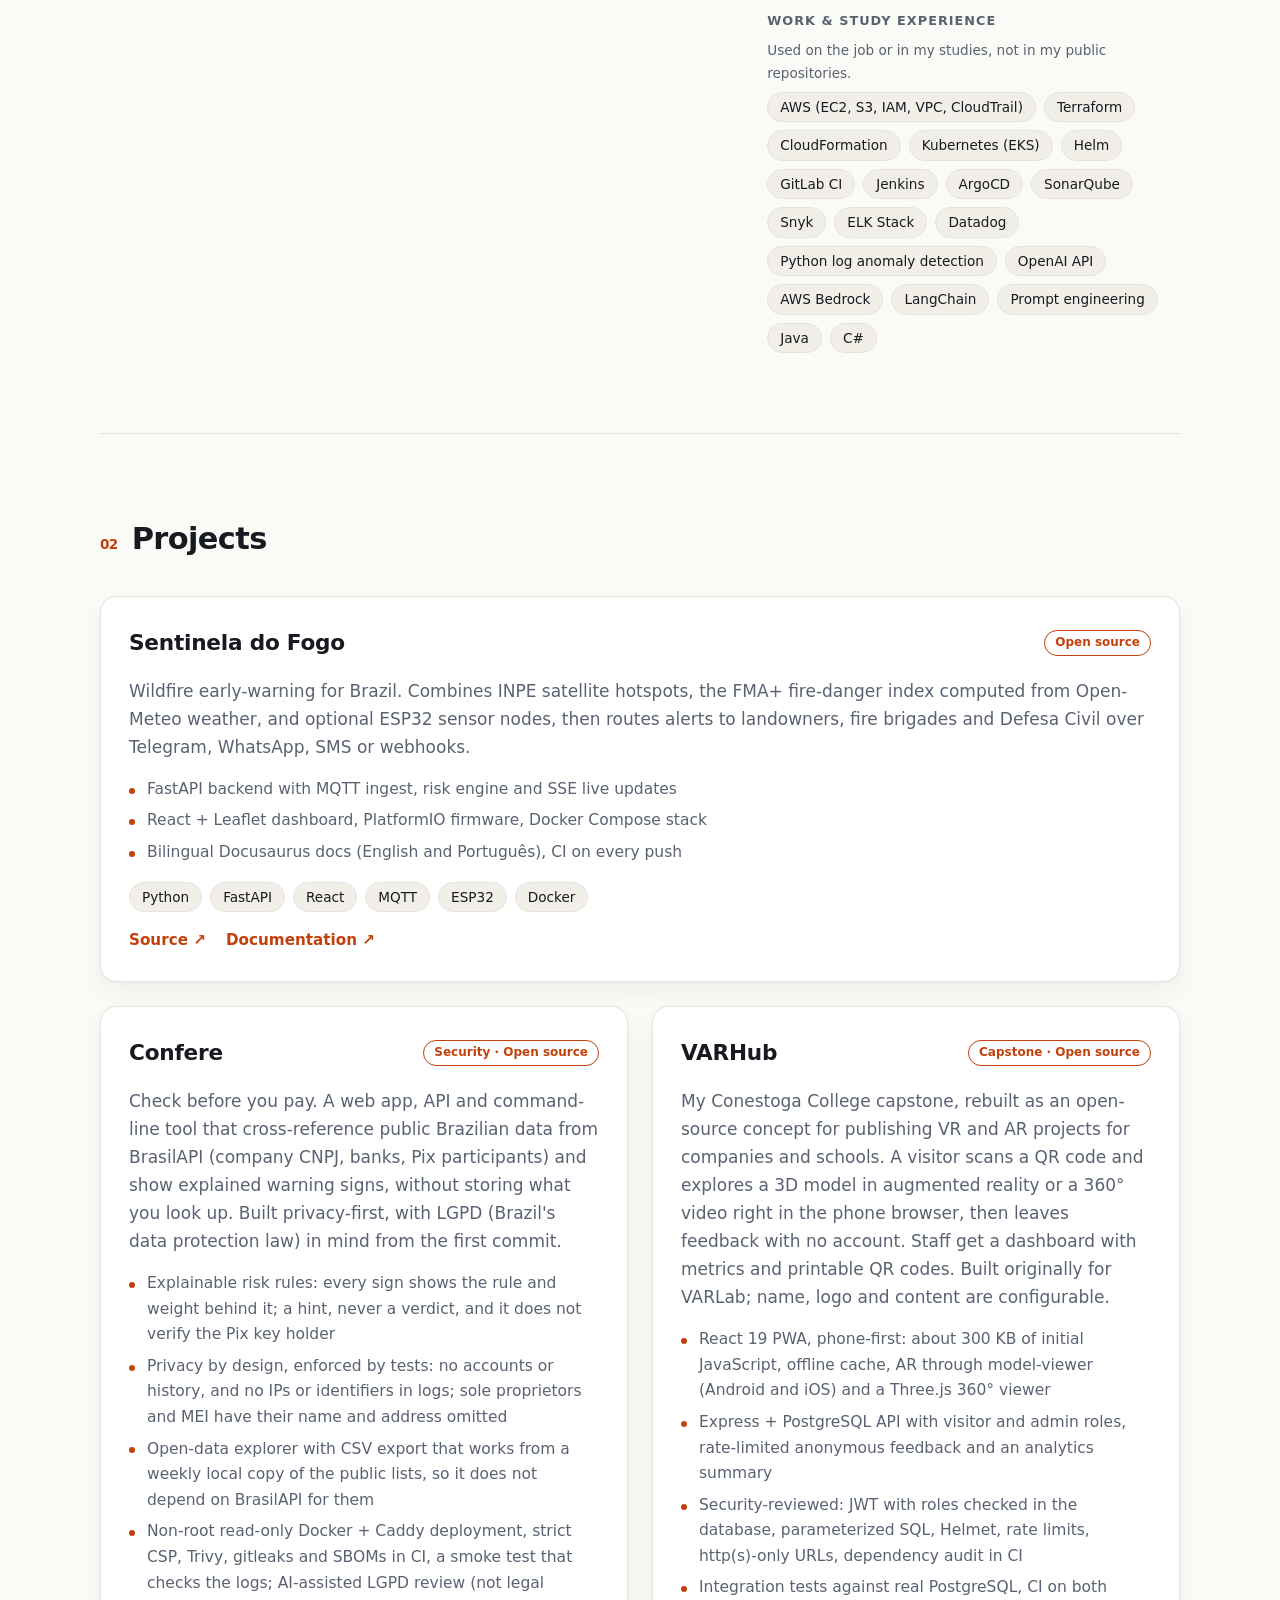
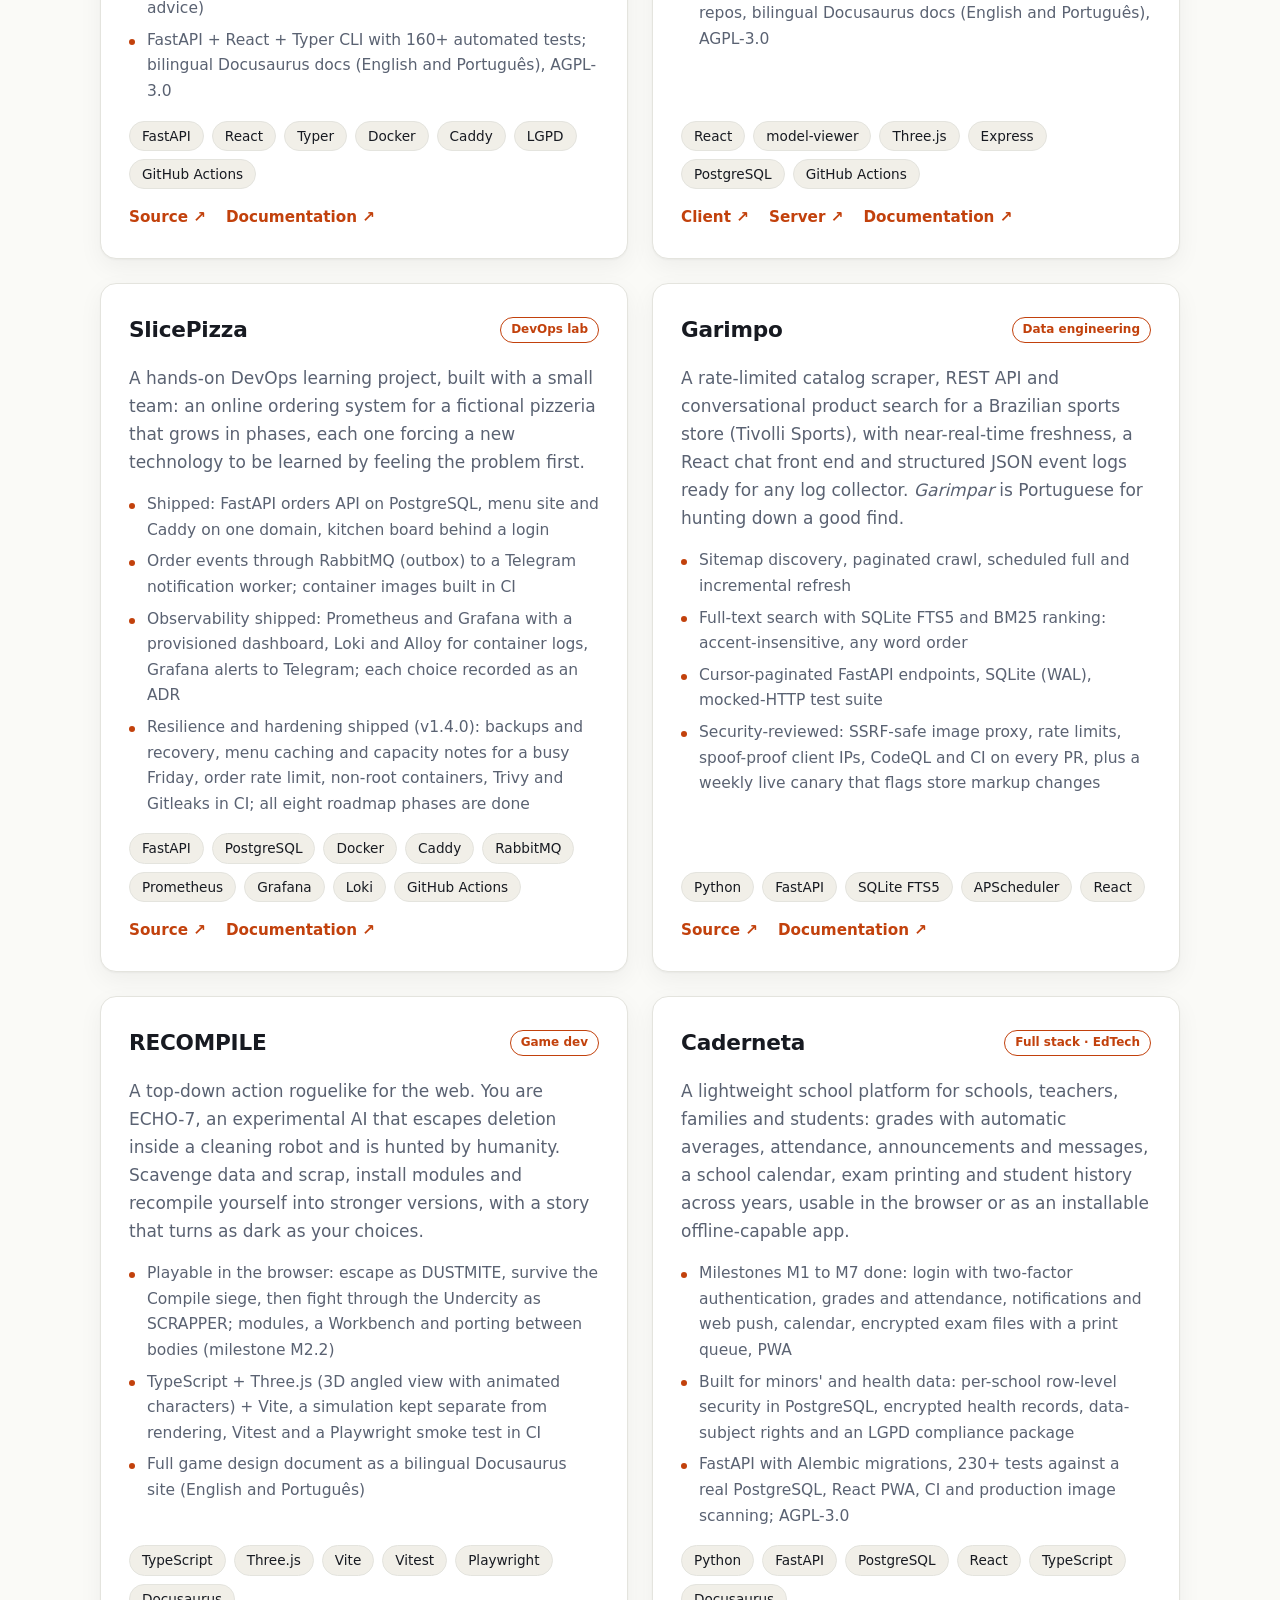
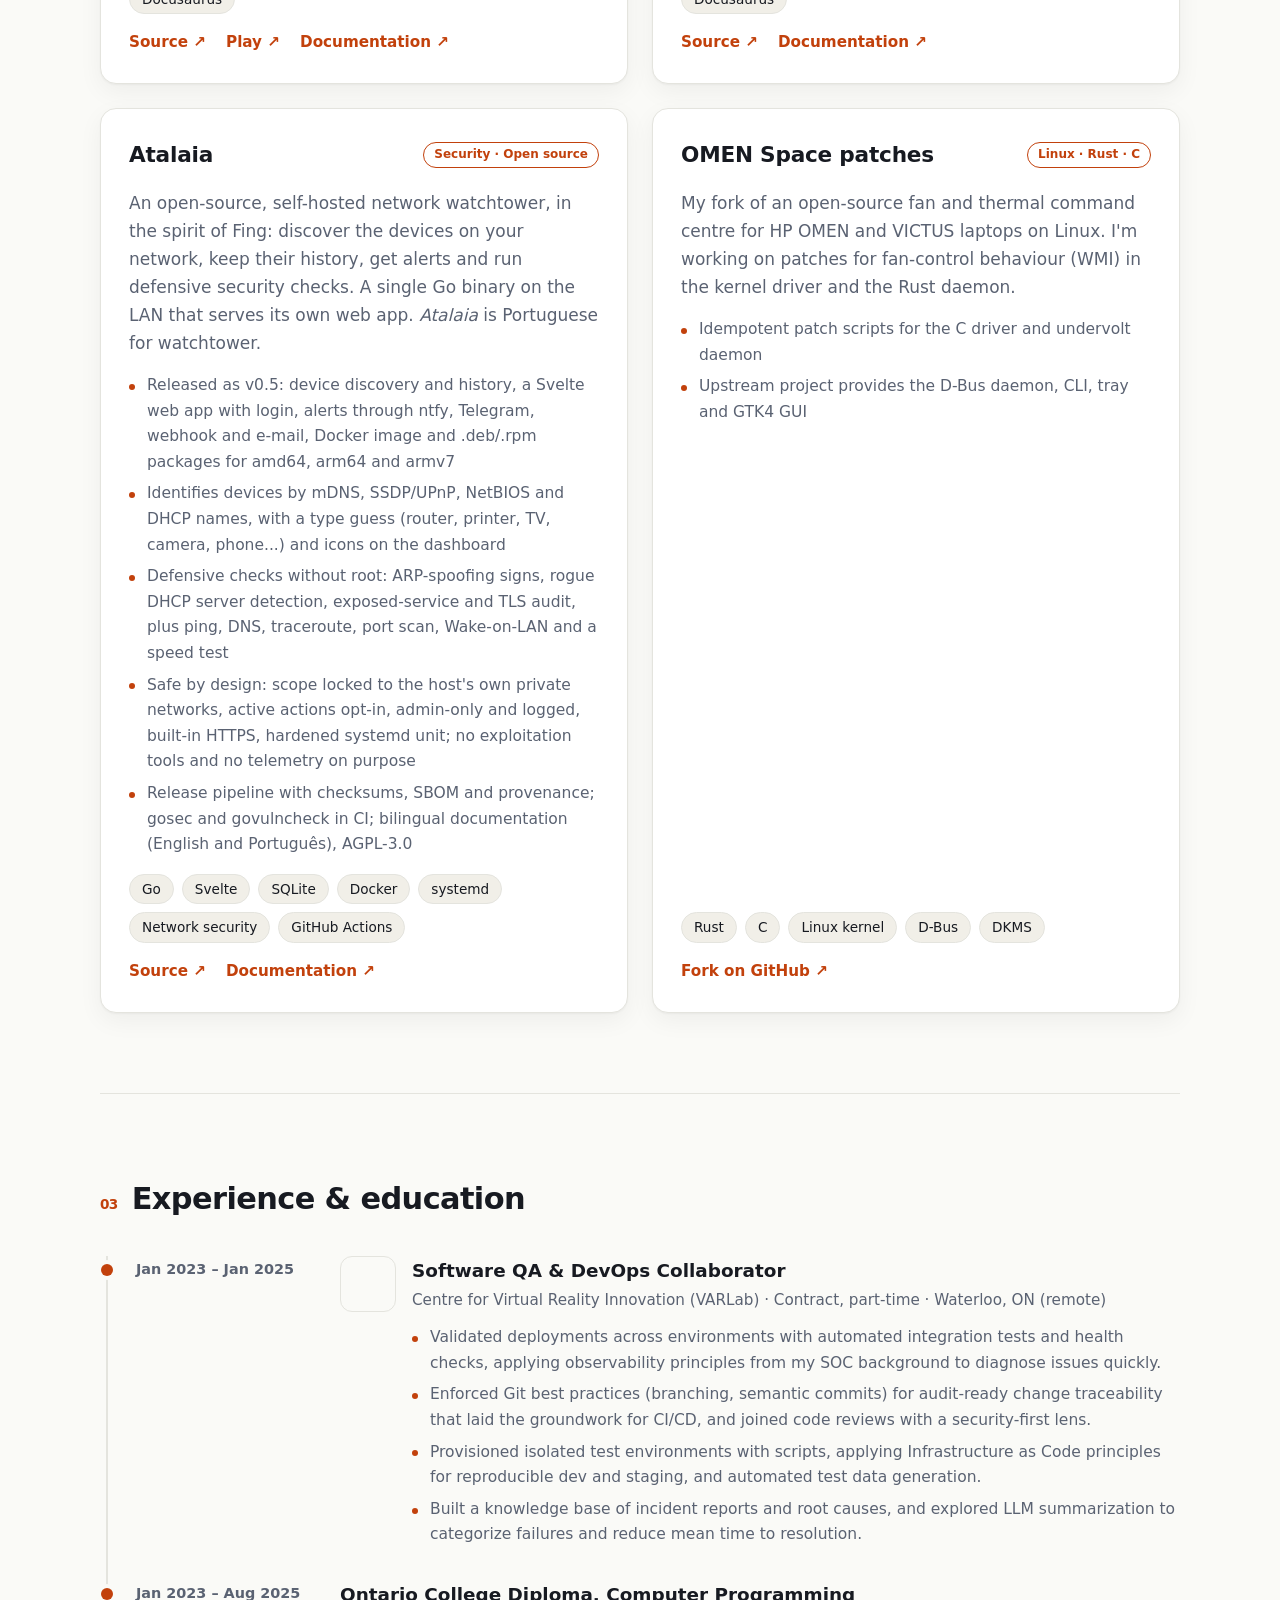
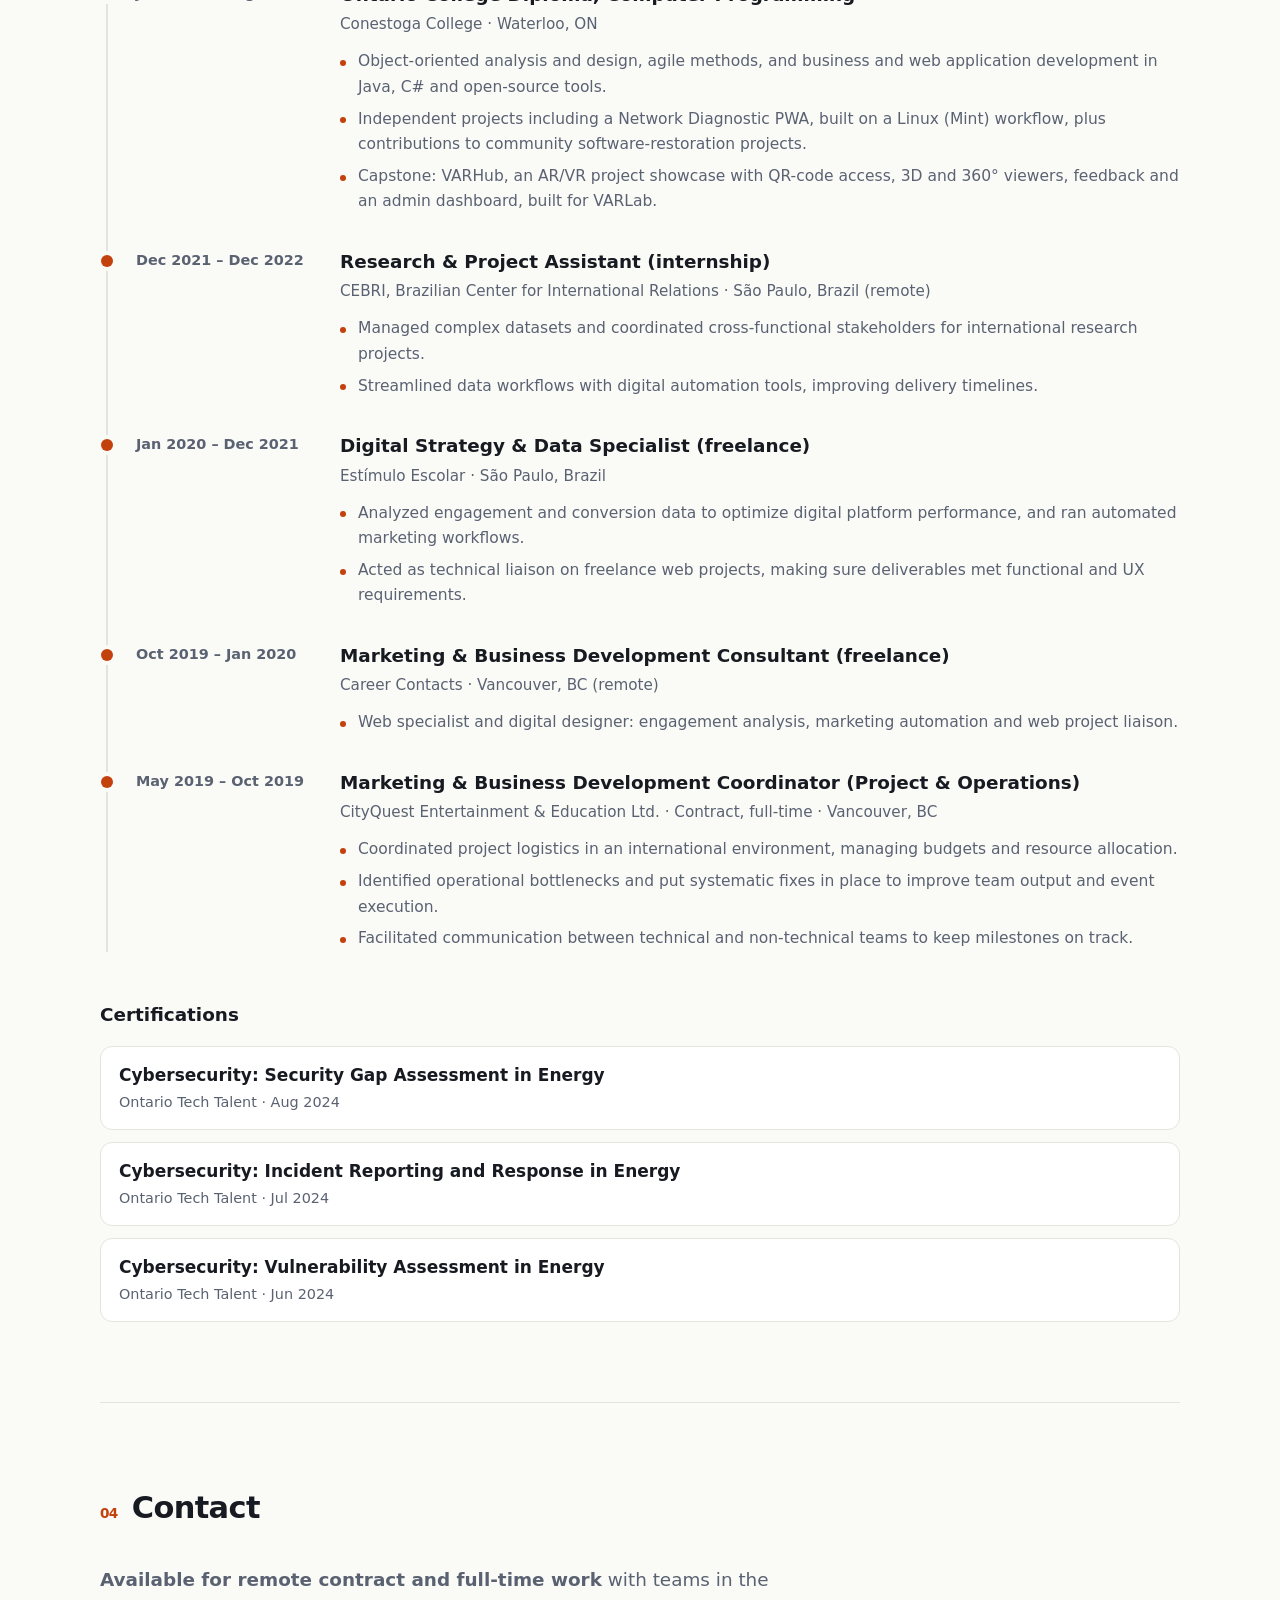
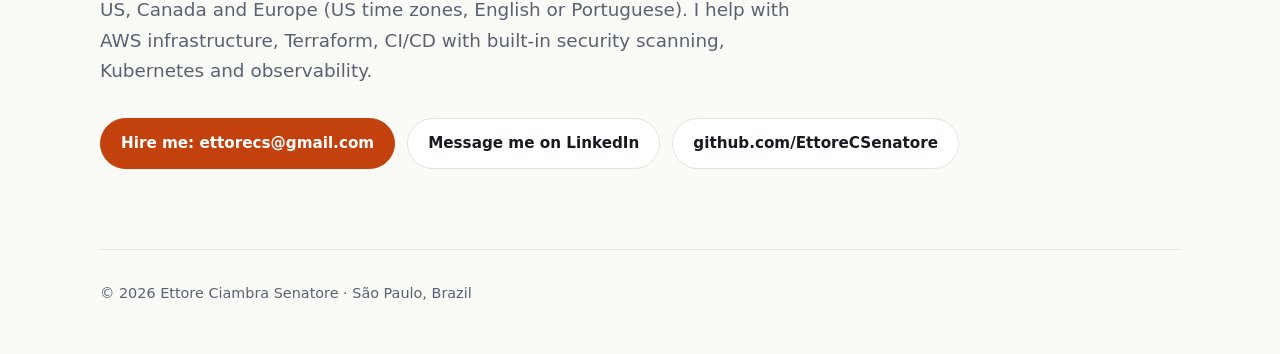
==== commit 6b8fba9b: "Contact: add Hire me CTA, email and remote availability Co-Authored-By: Claude Opus 5.5 <noreply@ant" ====
--- a/index.html
+++ b/index.html
@@ -43,7 +43,8 @@
         <h1>Secure, automated cloud, with <em>AI in the pipeline</em>.</h1>
         <p class="lead">I'm Ettore Ciambra Senatore. I focus on AWS, Infrastructure as Code and DevSecOps, and on using AI to cut manual toil and incident response time. I also build full stack tools in Python, TypeScript, Java and Rust.</p>
         <div class="cta">
-          <a class="btn primary" href="#projects">See my projects</a>
+          <a class="btn primary" href="#contact">Hire me</a>
+          <a class="btn" href="#projects">See my projects</a>
           <a class="btn" href="https://github.com/EttoreCSenatore" rel="noopener">GitHub</a>
           <a class="btn" href="https://www.linkedin.com/in/ettoresenatore/" rel="noopener">LinkedIn</a>
         </div>
@@ -341,9 +342,10 @@
 
     <section class="wrap section contact" id="contact">
       <h2 class="section-title"><span>04</span> Contact</h2>
-      <p class="lead">Get in touch about Cloud/DevOps, DevSecOps or AIOps work, or open-source collaboration. The quickest way to reach me is LinkedIn.</p>
+      <p class="lead"><strong>Available for remote contract and full-time work</strong> with teams in the US, Canada and Europe (US time zones, English or Portuguese). I help with AWS infrastructure, Terraform, CI/CD with built-in security scanning, Kubernetes and observability.</p>
       <div class="cta">
-        <a class="btn primary" href="https://www.linkedin.com/in/ettoresenatore/" rel="noopener">Message me on LinkedIn</a>
+        <a class="btn primary" href="mailto:ettorecs@gmail.com?subject=Cloud%2FDevOps%20work">Hire me: ettorecs@gmail.com</a>
+        <a class="btn" href="https://www.linkedin.com/in/ettoresenatore/" rel="noopener">Message me on LinkedIn</a>
         <a class="btn" href="https://github.com/EttoreCSenatore" rel="noopener">github.com/EttoreCSenatore</a>
       </div>
     </section>
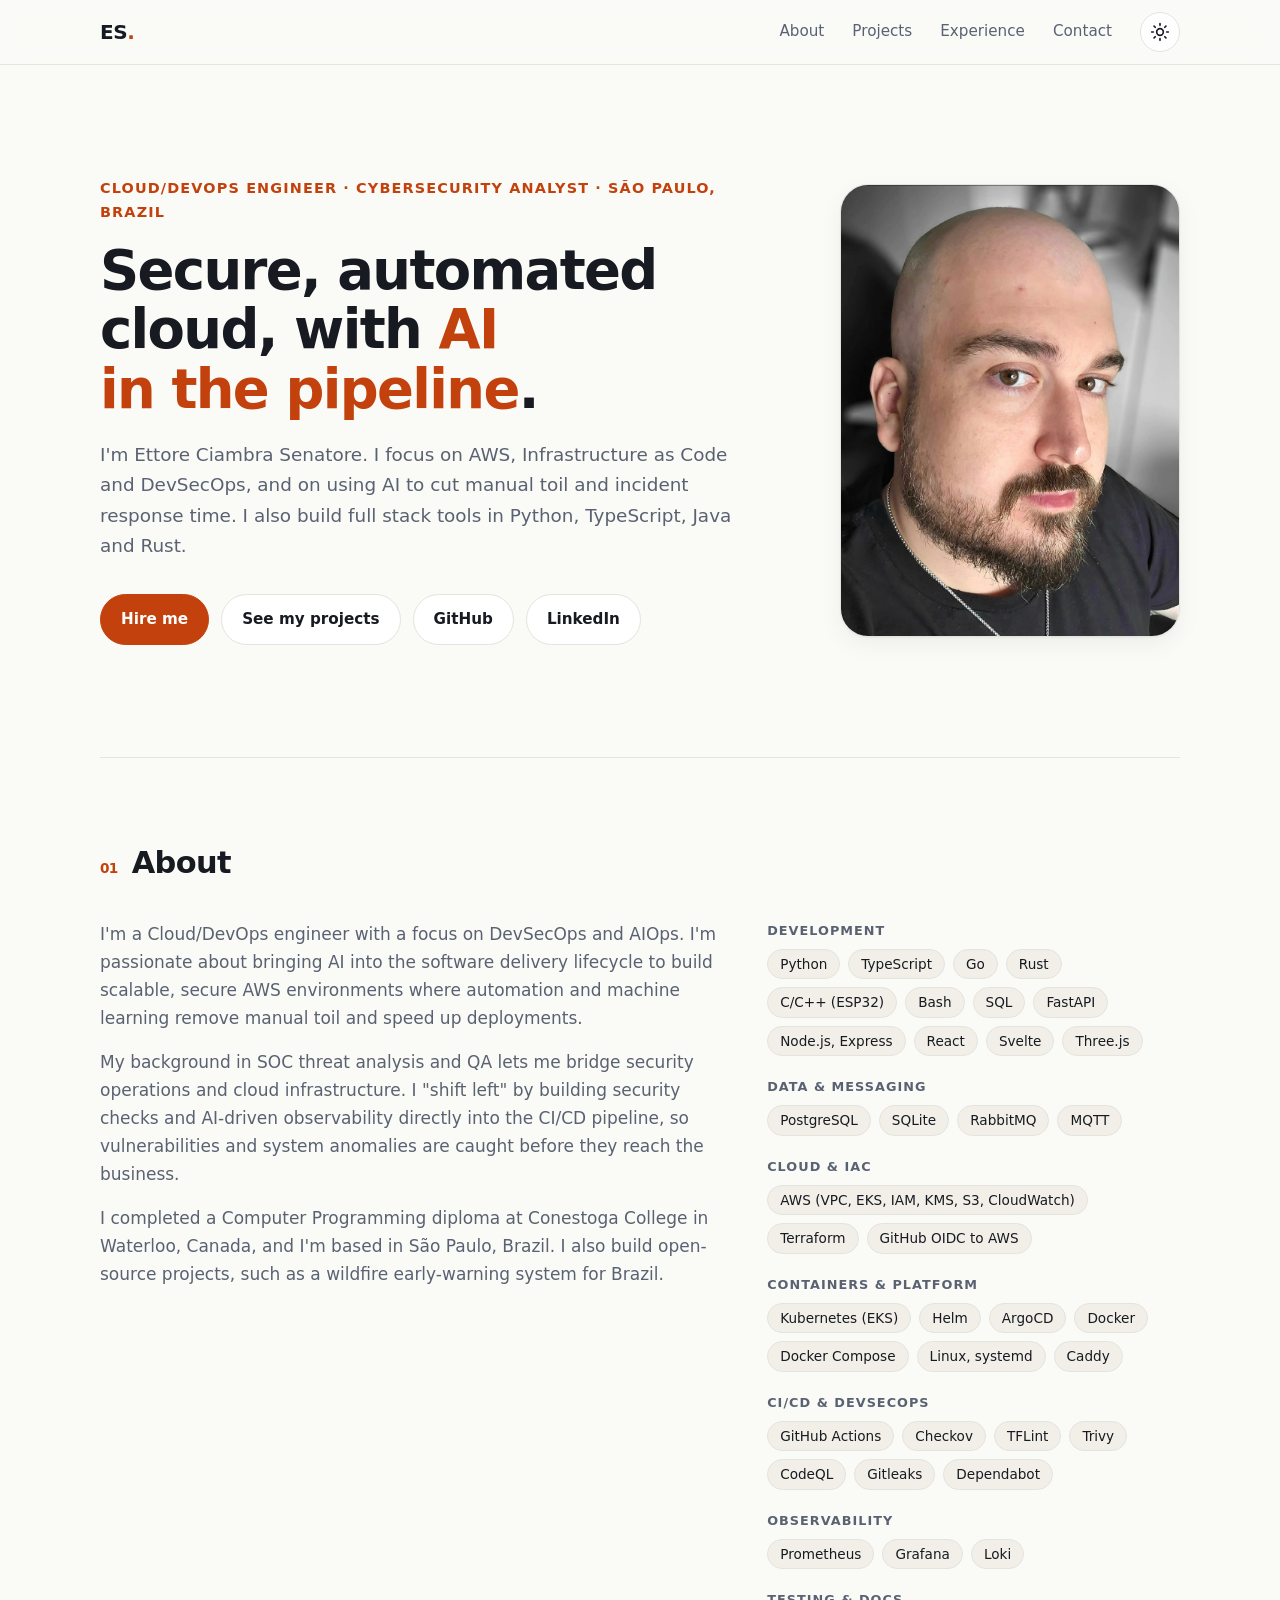
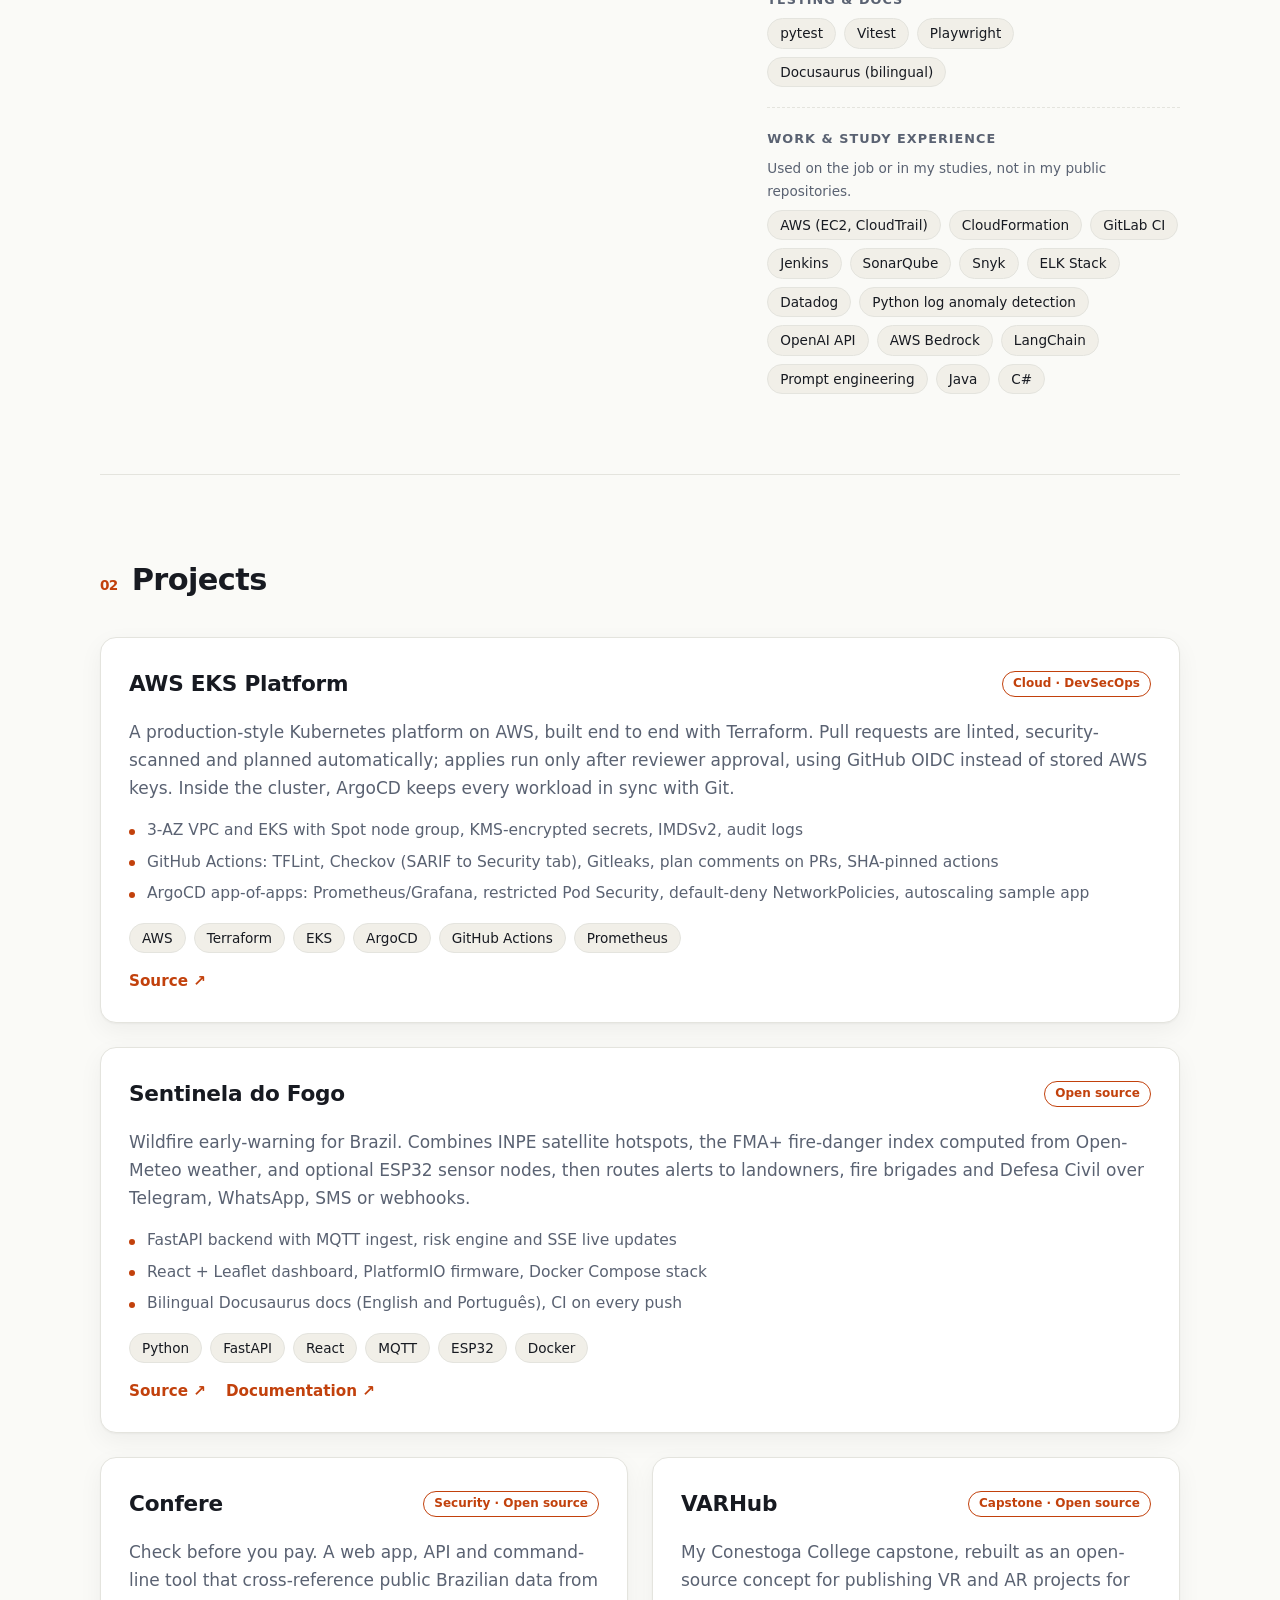
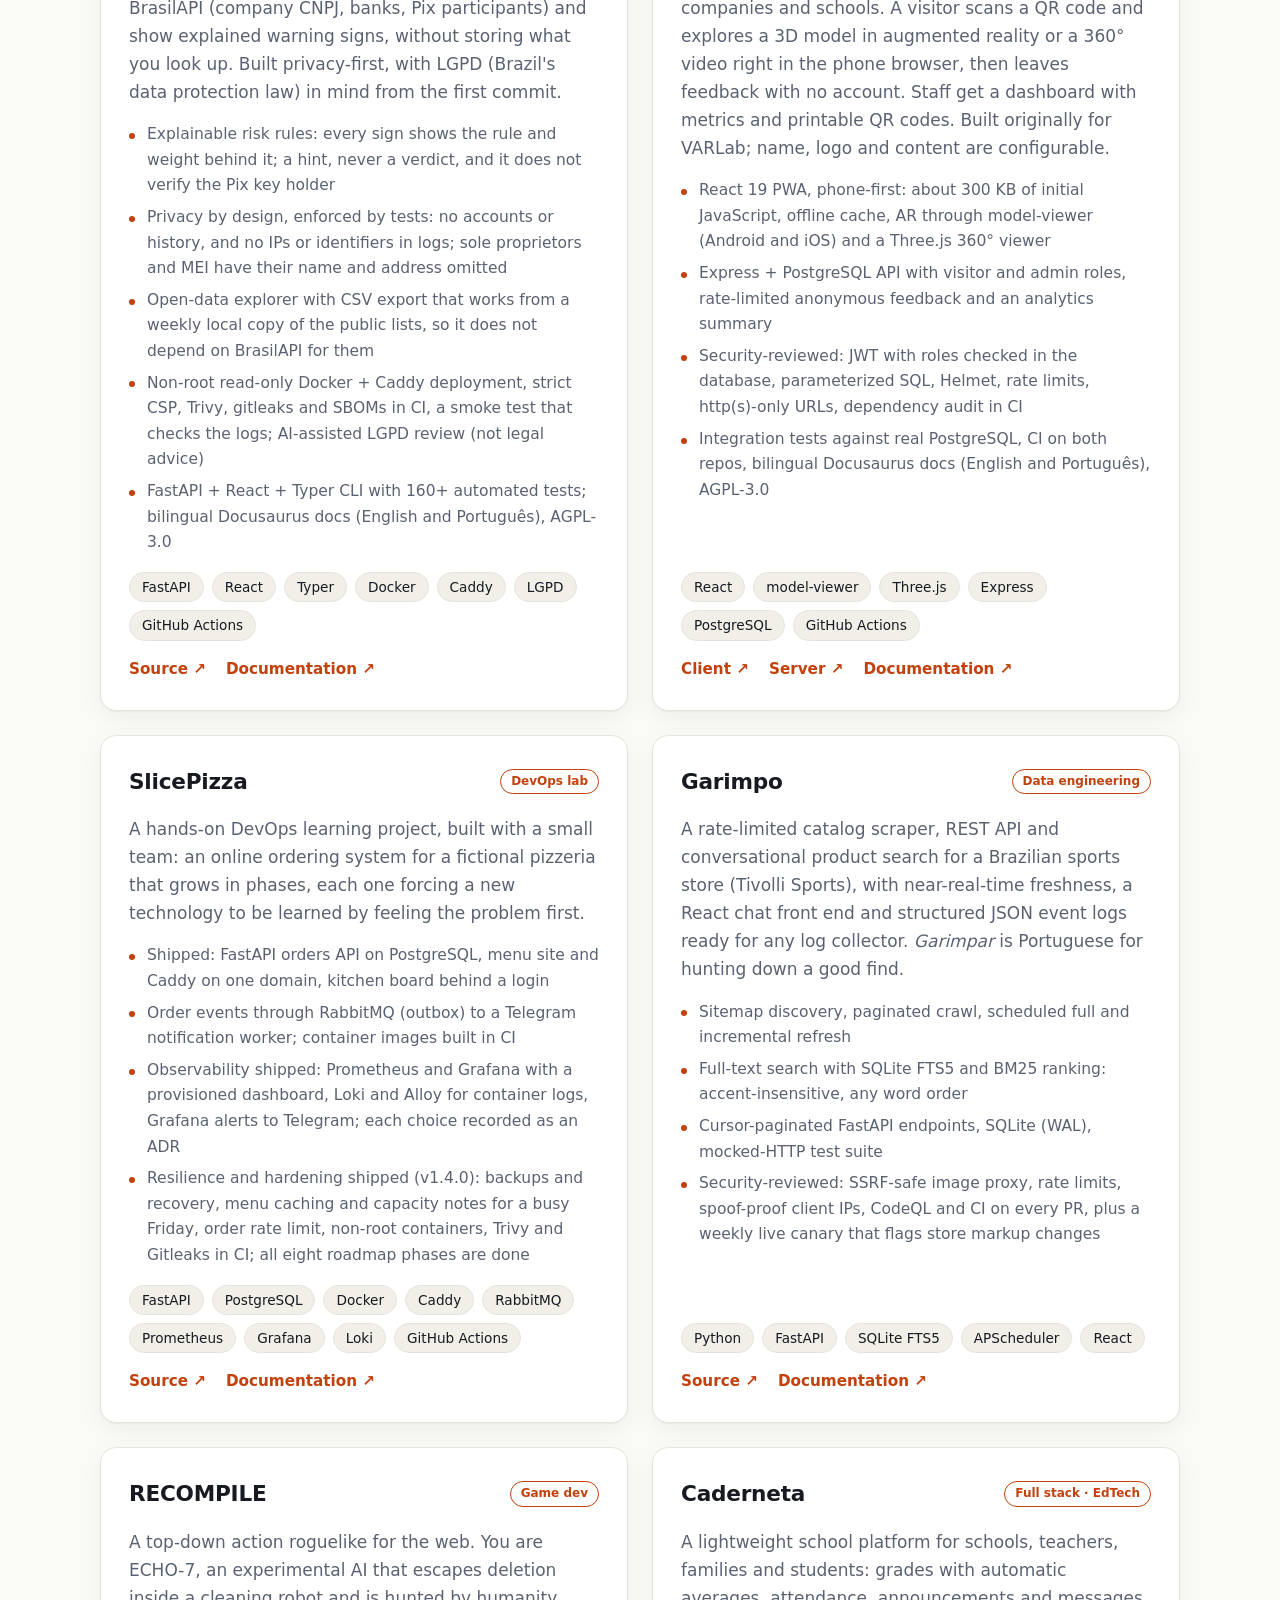
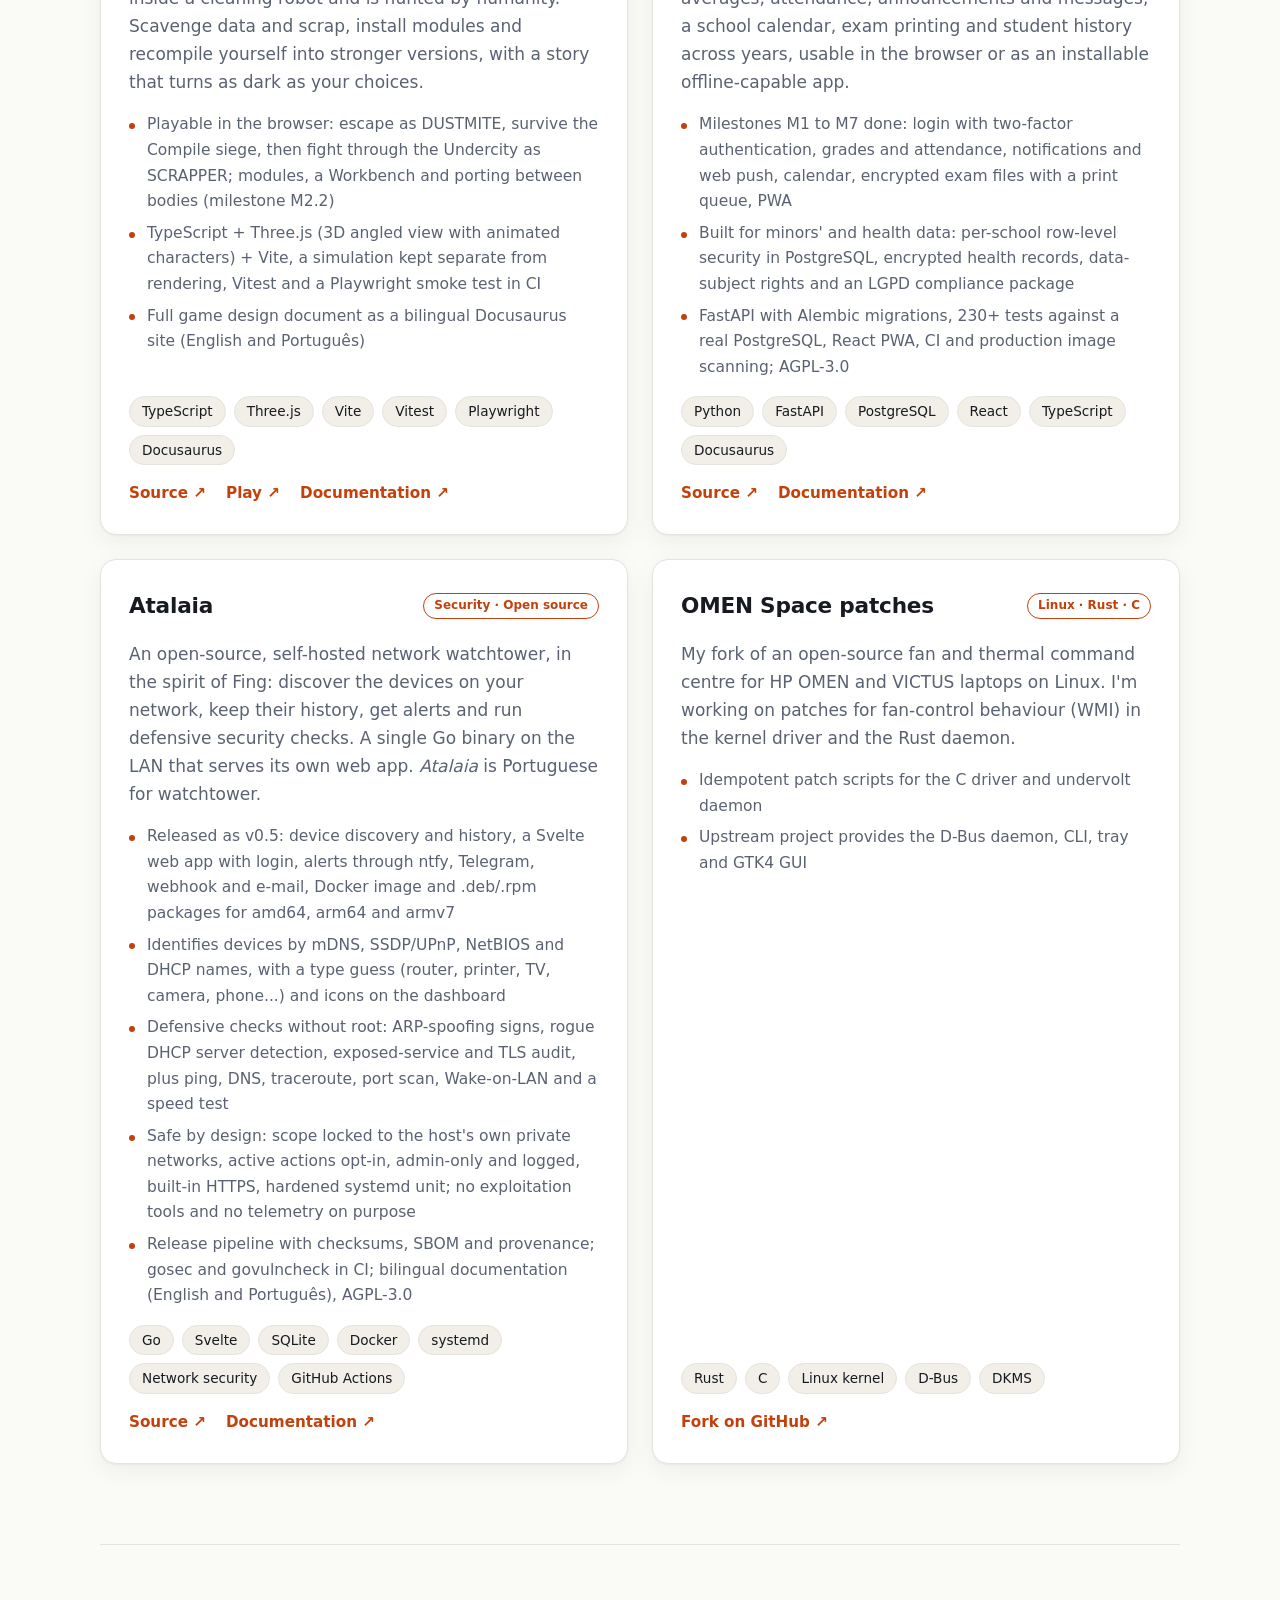
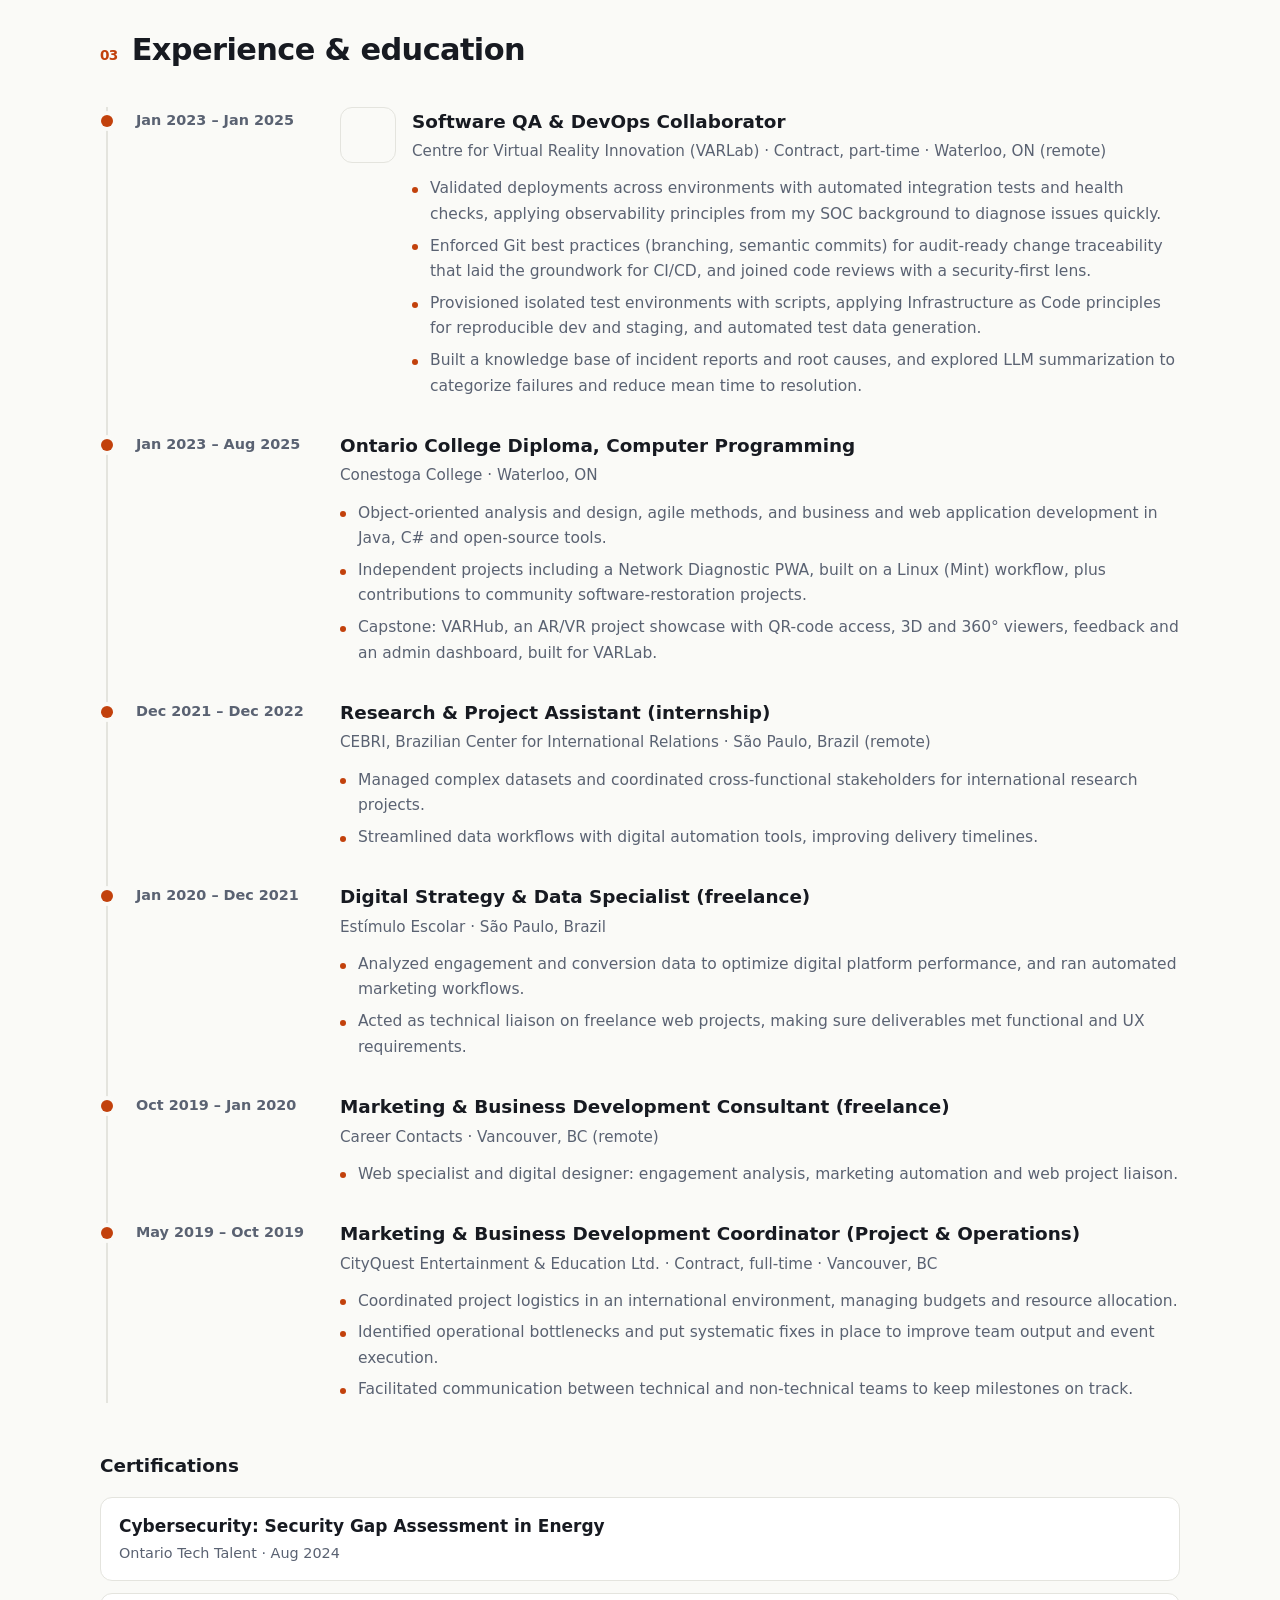
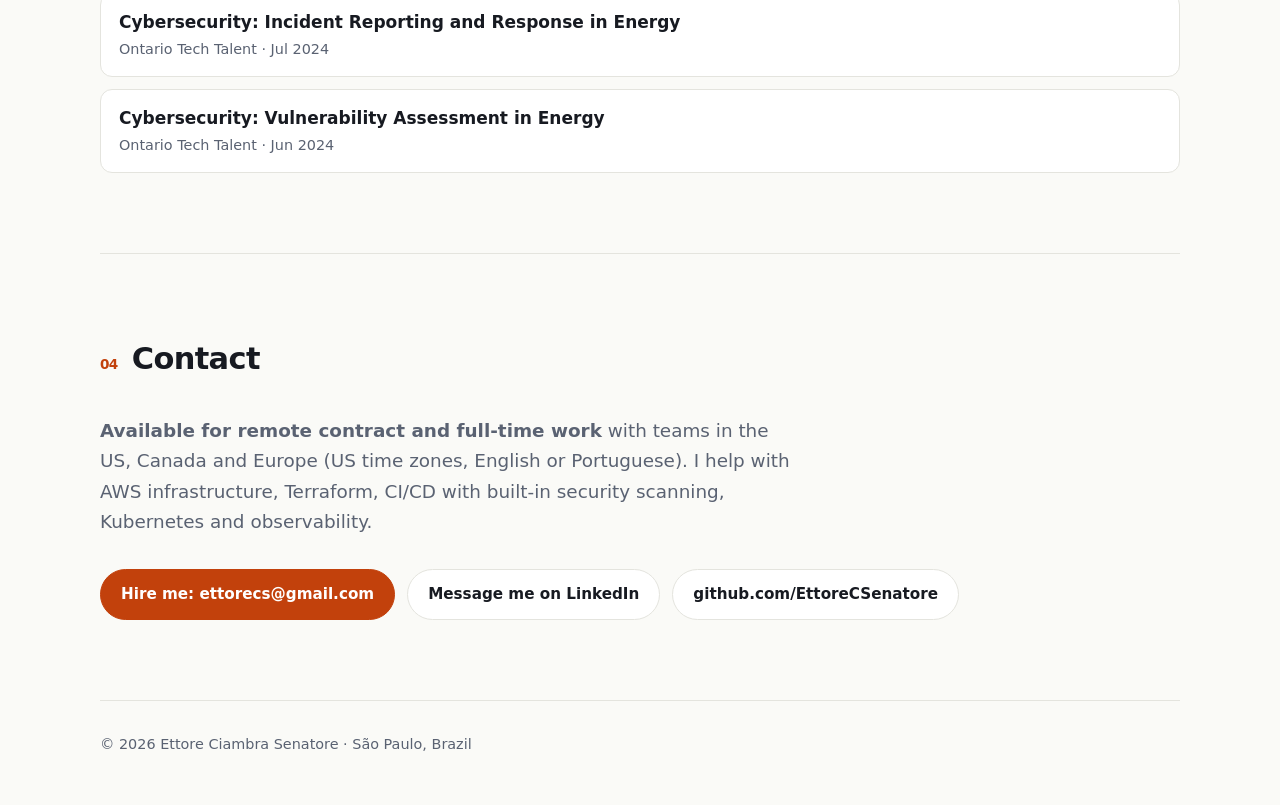
==== commit 55abe78e: "Projects: add AWS EKS Platform; move AWS/Terraform/EKS/ArgoCD to public skills Co-Authored-By: Claud" ====
--- a/index.html
+++ b/index.html
@@ -63,11 +63,12 @@
         <div class="skills" aria-label="Skills">
           <div><h3>Development</h3><ul class="chips"><li>Python</li><li>TypeScript</li><li>Go</li><li>Rust</li><li>C/C++ (ESP32)</li><li>Bash</li><li>SQL</li><li>FastAPI</li><li>Node.js, Express</li><li>React</li><li>Svelte</li><li>Three.js</li></ul></div>
           <div><h3>Data &amp; messaging</h3><ul class="chips"><li>PostgreSQL</li><li>SQLite</li><li>RabbitMQ</li><li>MQTT</li></ul></div>
-          <div><h3>Containers &amp; platform</h3><ul class="chips"><li>Docker</li><li>Docker Compose</li><li>Linux, systemd</li><li>Caddy</li></ul></div>
-          <div><h3>CI/CD &amp; DevSecOps</h3><ul class="chips"><li>GitHub Actions</li><li>Trivy</li><li>CodeQL</li><li>Gitleaks</li><li>Dependabot</li></ul></div>
+          <div><h3>Cloud &amp; IaC</h3><ul class="chips"><li>AWS (VPC, EKS, IAM, KMS, S3, CloudWatch)</li><li>Terraform</li><li>GitHub OIDC to AWS</li></ul></div>
+          <div><h3>Containers &amp; platform</h3><ul class="chips"><li>Kubernetes (EKS)</li><li>Helm</li><li>ArgoCD</li><li>Docker</li><li>Docker Compose</li><li>Linux, systemd</li><li>Caddy</li></ul></div>
+          <div><h3>CI/CD &amp; DevSecOps</h3><ul class="chips"><li>GitHub Actions</li><li>Checkov</li><li>TFLint</li><li>Trivy</li><li>CodeQL</li><li>Gitleaks</li><li>Dependabot</li></ul></div>
           <div><h3>Observability</h3><ul class="chips"><li>Prometheus</li><li>Grafana</li><li>Loki</li></ul></div>
           <div><h3>Testing &amp; docs</h3><ul class="chips"><li>pytest</li><li>Vitest</li><li>Playwright</li><li>Docusaurus (bilingual)</li></ul></div>
-          <div class="exp"><h3>Work &amp; study experience</h3><p class="note">Used on the job or in my studies, not in my public repositories.</p><ul class="chips"><li>AWS (EC2, S3, IAM, VPC, CloudTrail)</li><li>Terraform</li><li>CloudFormation</li><li>Kubernetes (EKS)</li><li>Helm</li><li>GitLab CI</li><li>Jenkins</li><li>ArgoCD</li><li>SonarQube</li><li>Snyk</li><li>ELK Stack</li><li>Datadog</li><li>Python log anomaly detection</li><li>OpenAI API</li><li>AWS Bedrock</li><li>LangChain</li><li>Prompt engineering</li><li>Java</li><li>C#</li></ul></div>
+          <div class="exp"><h3>Work &amp; study experience</h3><p class="note">Used on the job or in my studies, not in my public repositories.</p><ul class="chips"><li>AWS (EC2, CloudTrail)</li><li>CloudFormation</li><li>GitLab CI</li><li>Jenkins</li><li>SonarQube</li><li>Snyk</li><li>ELK Stack</li><li>Datadog</li><li>Python log anomaly detection</li><li>OpenAI API</li><li>AWS Bedrock</li><li>LangChain</li><li>Prompt engineering</li><li>Java</li><li>C#</li></ul></div>
         </div>
       </div>
     </section>
@@ -75,6 +76,23 @@
     <section class="wrap section" id="projects">
       <h2 class="section-title"><span>02</span> Projects</h2>
       <div class="cards">
+
+        <article class="card featured">
+          <div class="card-head">
+            <h3>AWS EKS Platform</h3>
+            <span class="tag">Cloud · DevSecOps</span>
+          </div>
+          <p>A production-style Kubernetes platform on AWS, built end to end with Terraform. Pull requests are linted, security-scanned and planned automatically; applies run only after reviewer approval, using GitHub OIDC instead of stored AWS keys. Inside the cluster, ArgoCD keeps every workload in sync with Git.</p>
+          <ul class="bullets">
+            <li>3-AZ VPC and EKS with Spot node group, KMS-encrypted secrets, IMDSv2, audit logs</li>
+            <li>GitHub Actions: TFLint, Checkov (SARIF to Security tab), Gitleaks, plan comments on PRs, SHA-pinned actions</li>
+            <li>ArgoCD app-of-apps: Prometheus/Grafana, restricted Pod Security, default-deny NetworkPolicies, autoscaling sample app</li>
+          </ul>
+          <ul class="chips"><li>AWS</li><li>Terraform</li><li>EKS</li><li>ArgoCD</li><li>GitHub Actions</li><li>Prometheus</li></ul>
+          <div class="links">
+            <a href="https://github.com/EttoreCSenatore/aws-eks-platform" rel="noopener">Source</a>
+          </div>
+        </article>
 
         <article class="card featured">
           <div class="card-head">
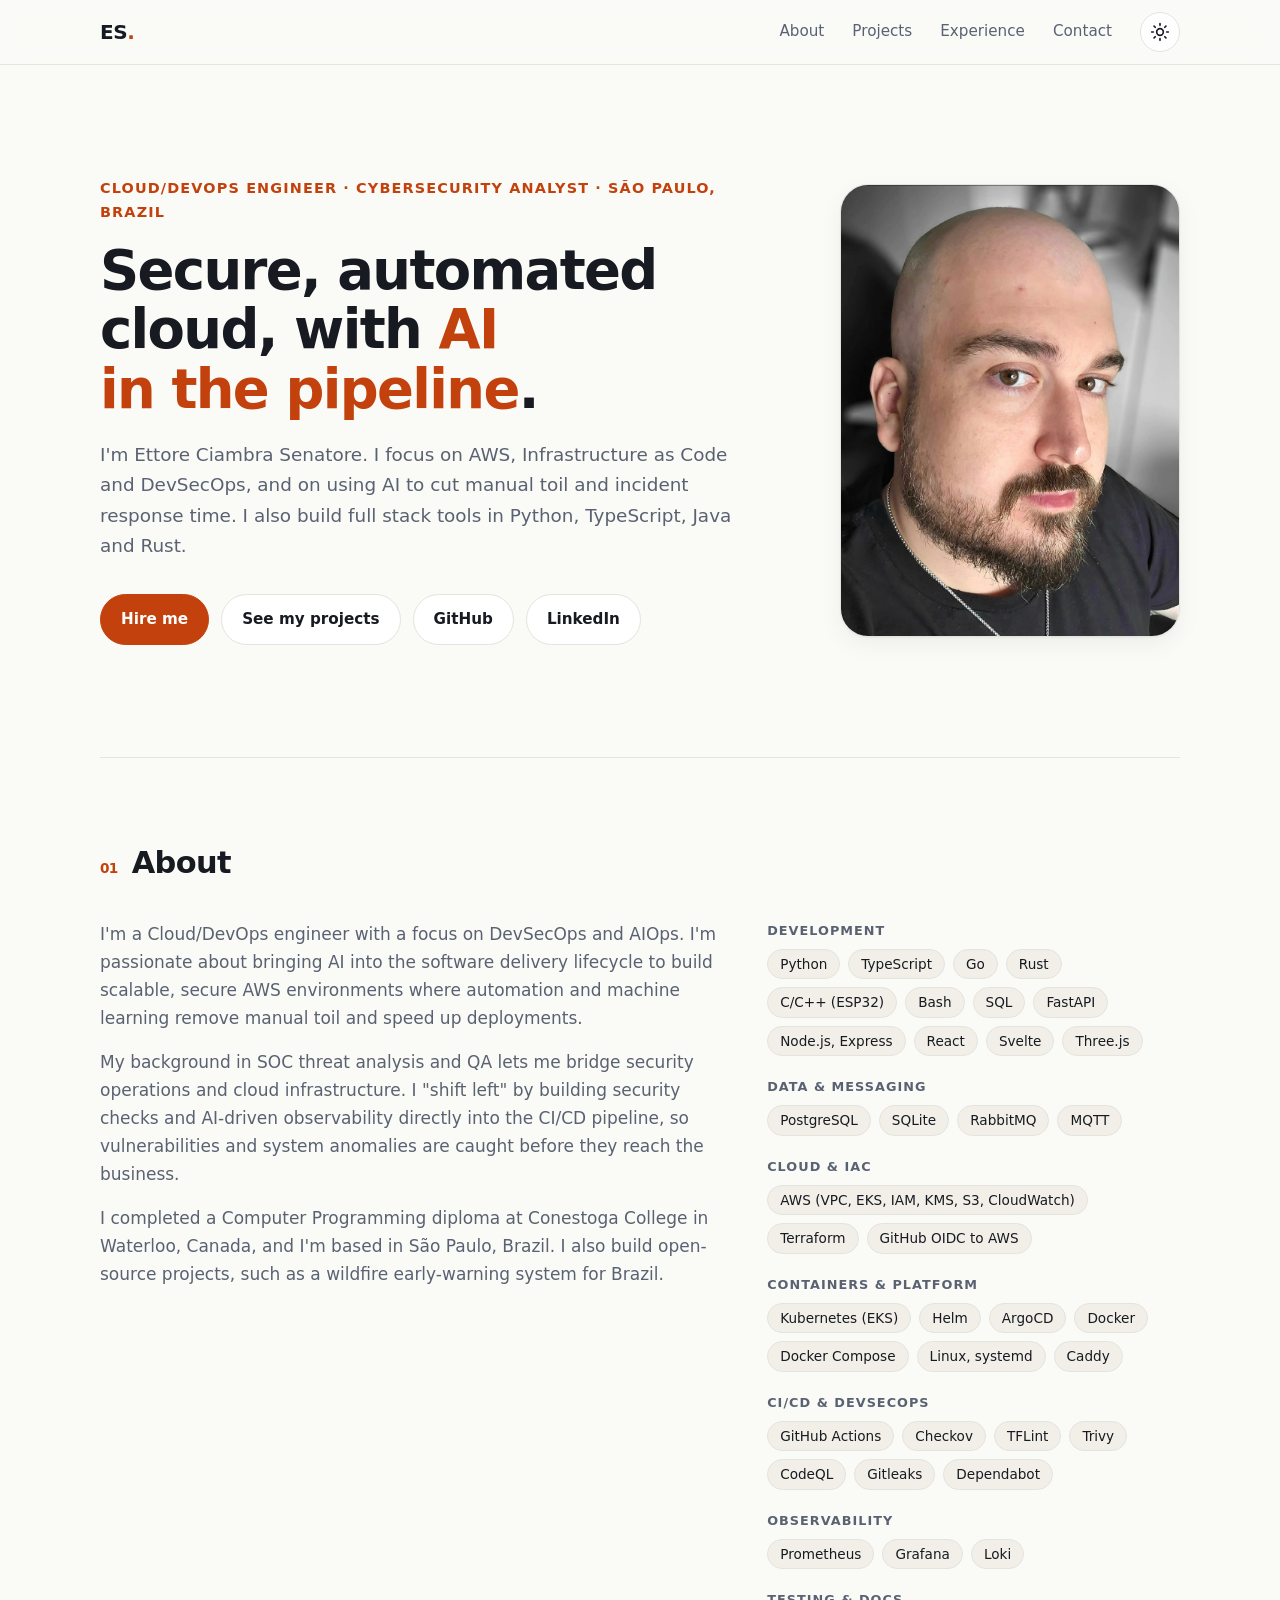
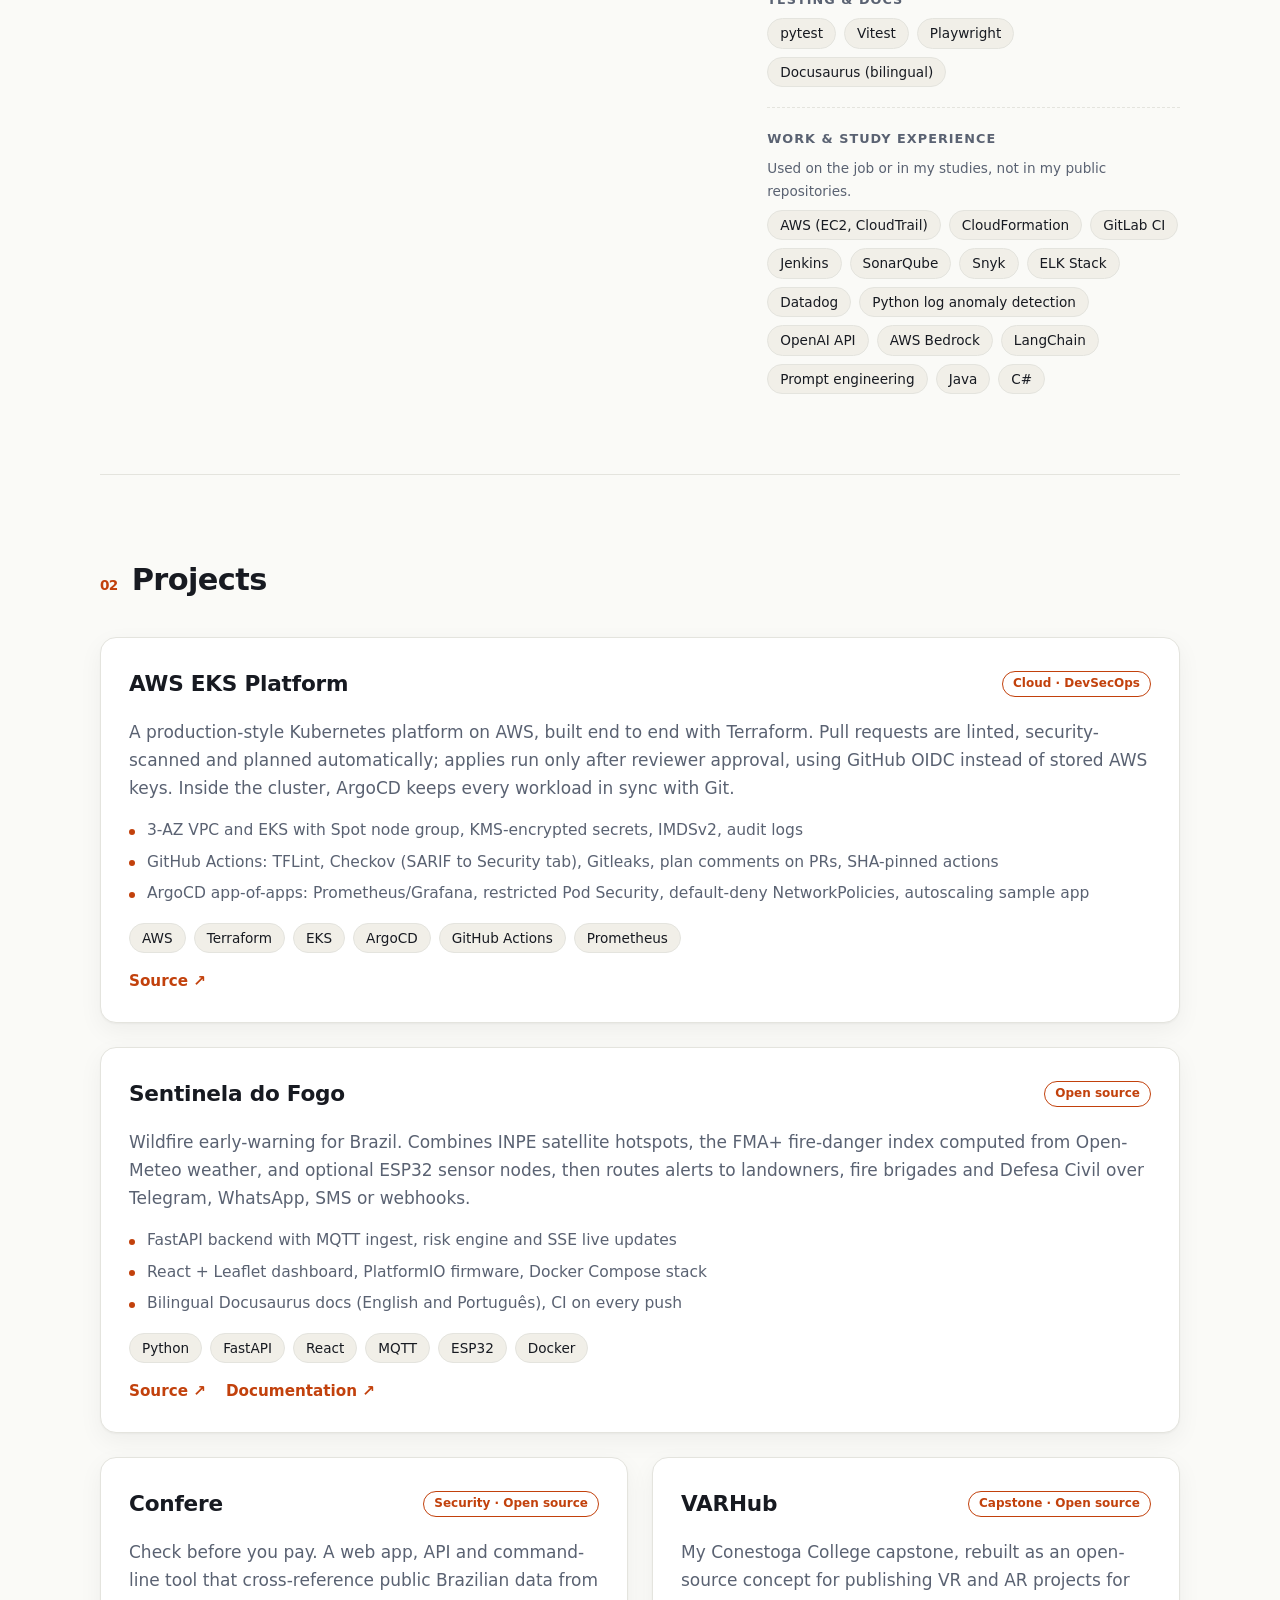
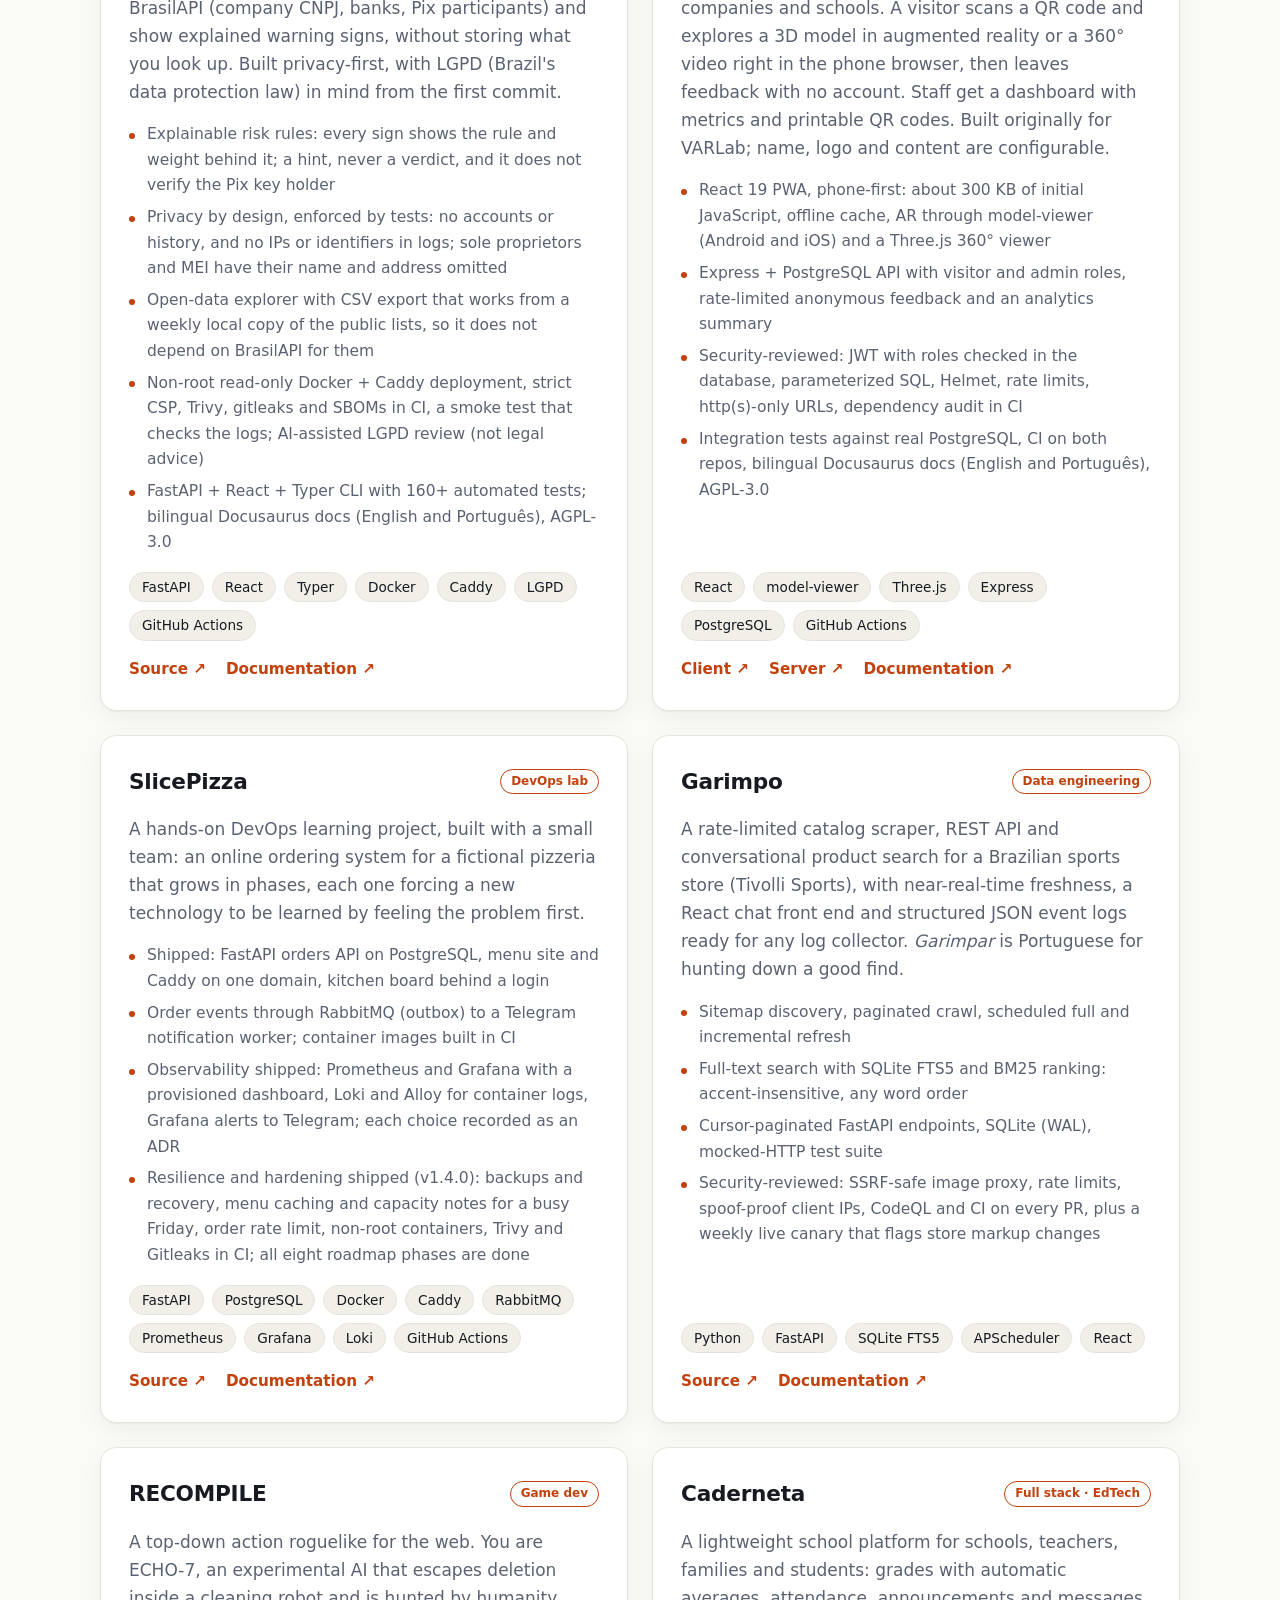
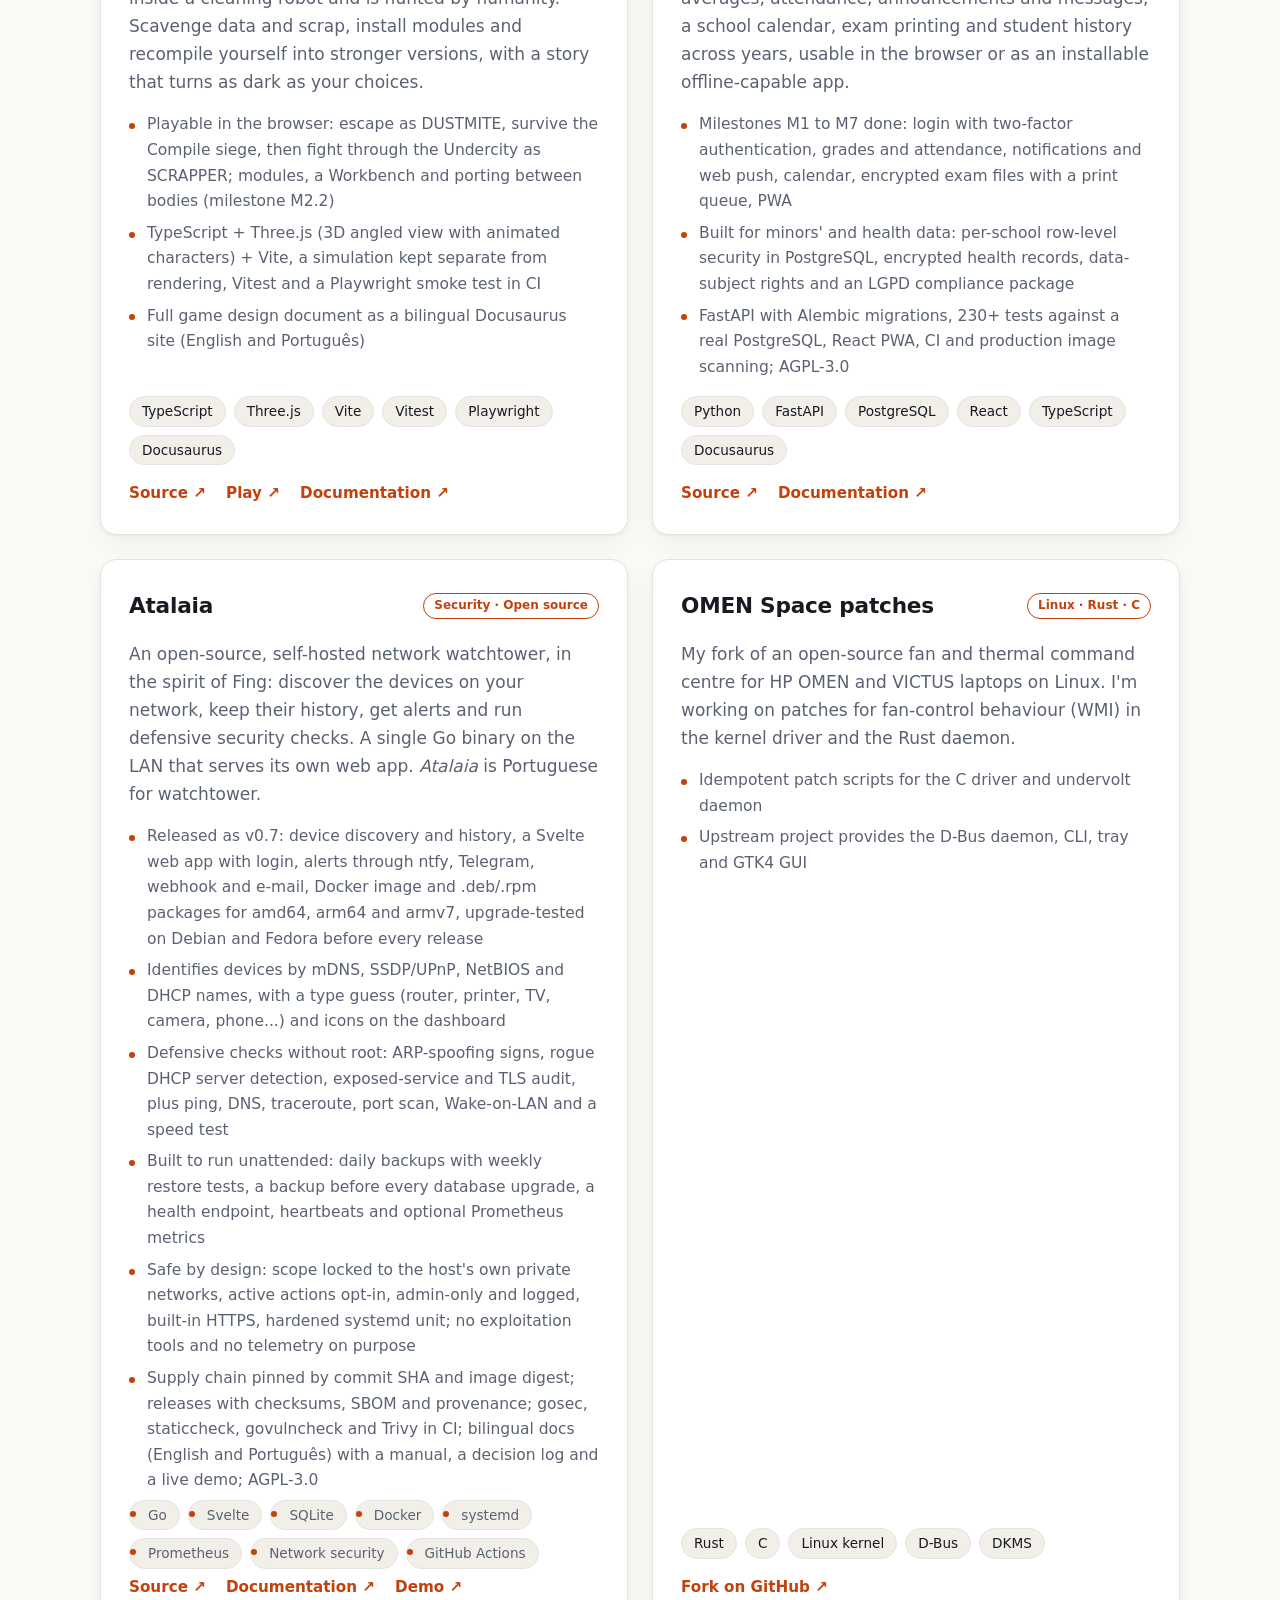
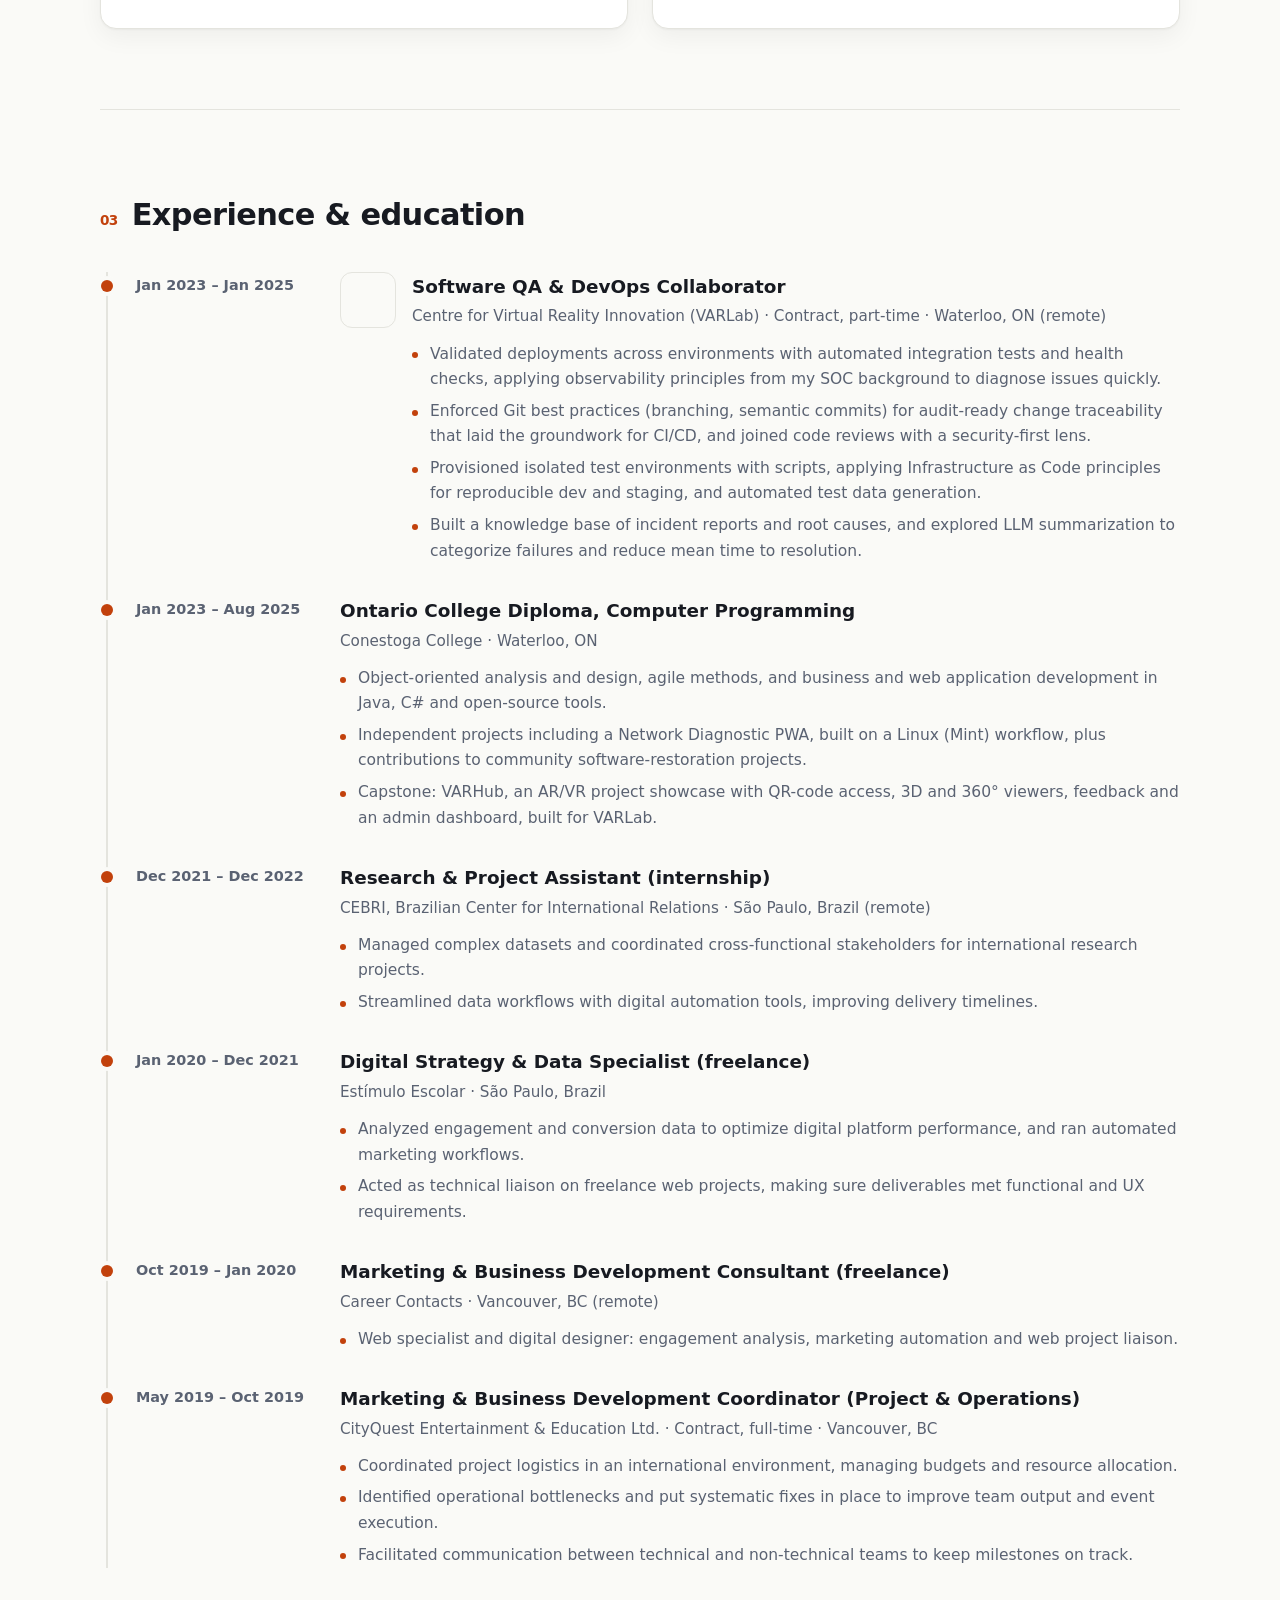
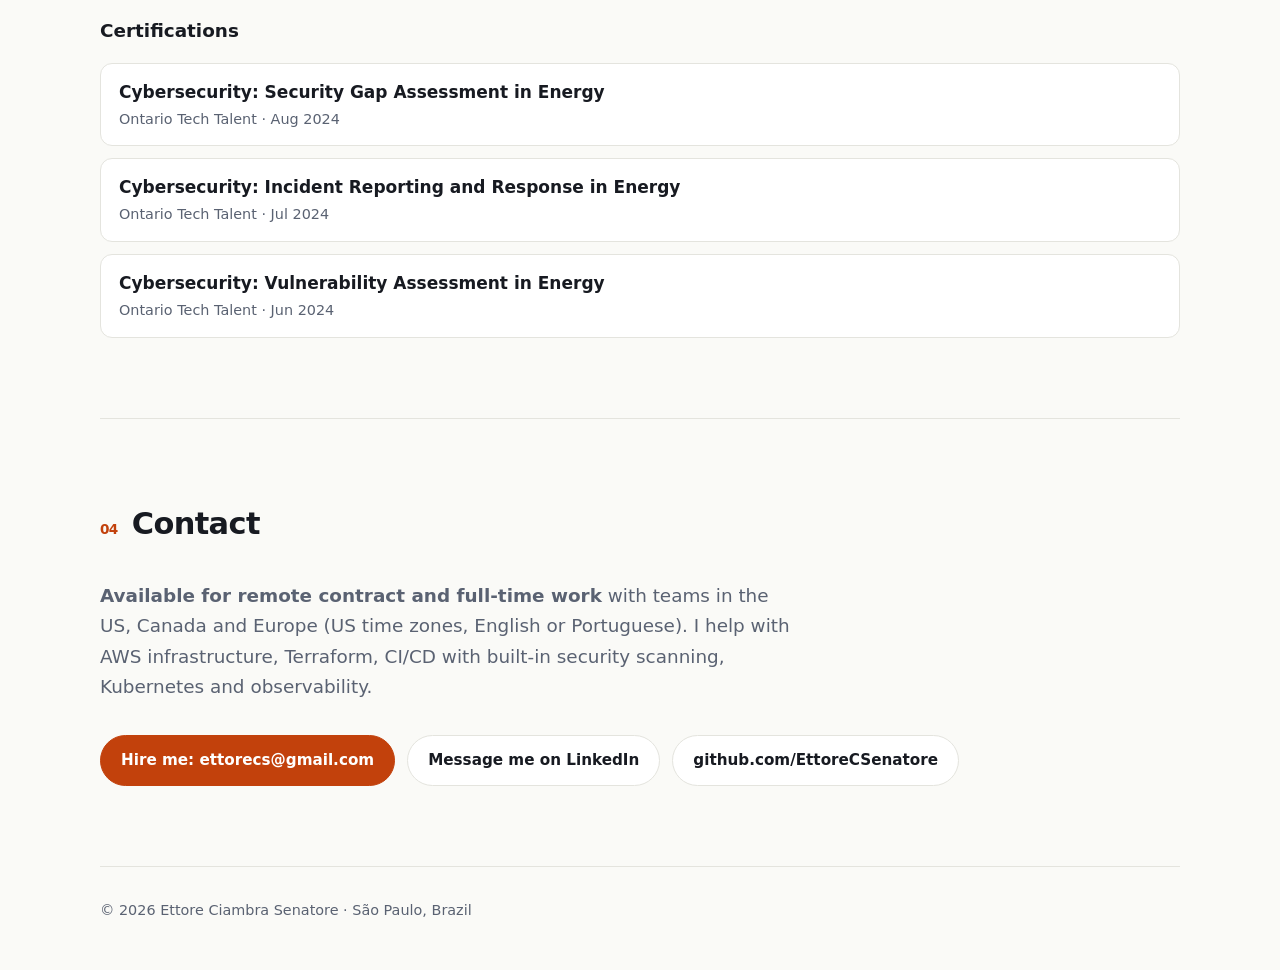
==== commit 0fb61c31: "Projects: Atalaia card up to v0.7 with the live demo v0.7 status, a bullet on unattended operation (" ====
--- a/index.html
+++ b/index.html
@@ -234,16 +234,17 @@
           </div>
           <p>An open-source, self-hosted network watchtower, in the spirit of Fing: discover the devices on your network, keep their history, get alerts and run defensive security checks. A single Go binary on the LAN that serves its own web app. <em>Atalaia</em> is Portuguese for watchtower.</p>
           <ul class="bullets">
-            <li>Released as v0.5: device discovery and history, a Svelte web app with login, alerts through ntfy, Telegram, webhook and e-mail, Docker image and .deb/.rpm packages for amd64, arm64 and armv7</li>
+            <li>Released as v0.7: device discovery and history, a Svelte web app with login, alerts through ntfy, Telegram, webhook and e-mail, Docker image and .deb/.rpm packages for amd64, arm64 and armv7, upgrade-tested on Debian and Fedora before every release</li>
             <li>Identifies devices by mDNS, SSDP/UPnP, NetBIOS and DHCP names, with a type guess (router, printer, TV, camera, phone...) and icons on the dashboard</li>
             <li>Defensive checks without root: ARP-spoofing signs, rogue DHCP server detection, exposed-service and TLS audit, plus ping, DNS, traceroute, port scan, Wake-on-LAN and a speed test</li>
+            <li>Built to run unattended: daily backups with weekly restore tests, a backup before every database upgrade, a health endpoint, heartbeats and optional Prometheus metrics</li>
             <li>Safe by design: scope locked to the host's own private networks, active actions opt-in, admin-only and logged, built-in HTTPS, hardened systemd unit; no exploitation tools and no telemetry on purpose</li>
-            <li>Release pipeline with checksums, SBOM and provenance; gosec and govulncheck in CI; bilingual documentation (English and Português), AGPL-3.0</li>
-          </ul>
-          <ul class="chips"><li>Go</li><li>Svelte</li><li>SQLite</li><li>Docker</li><li>systemd</li><li>Network security</li><li>GitHub Actions</li></ul>
+            <li>Supply chain pinned by commit SHA and image digest; releases with checksums, SBOM and provenance; gosec, staticcheck, govulncheck and Trivy in CI; bilingual docs (English and Português) with a manual, a decision log and a live demo; AGPL-3.0</li>
+          <ul class="chips"><li>Go</li><li>Svelte</li><li>SQLite</li><li>Docker</li><li>systemd</li><li>Prometheus</li><li>Network security</li><li>GitHub Actions</li></ul>
           <div class="links">
             <a href="https://github.com/EttoreCSenatore/atalaia" rel="noopener">Source</a>
             <a href="https://ettorecsenatore.github.io/atalaia/" rel="noopener">Documentation</a>
+            <a href="https://ettorecsenatore.github.io/atalaia/demo/" rel="noopener">Demo</a>
           </div>
         </article>
 
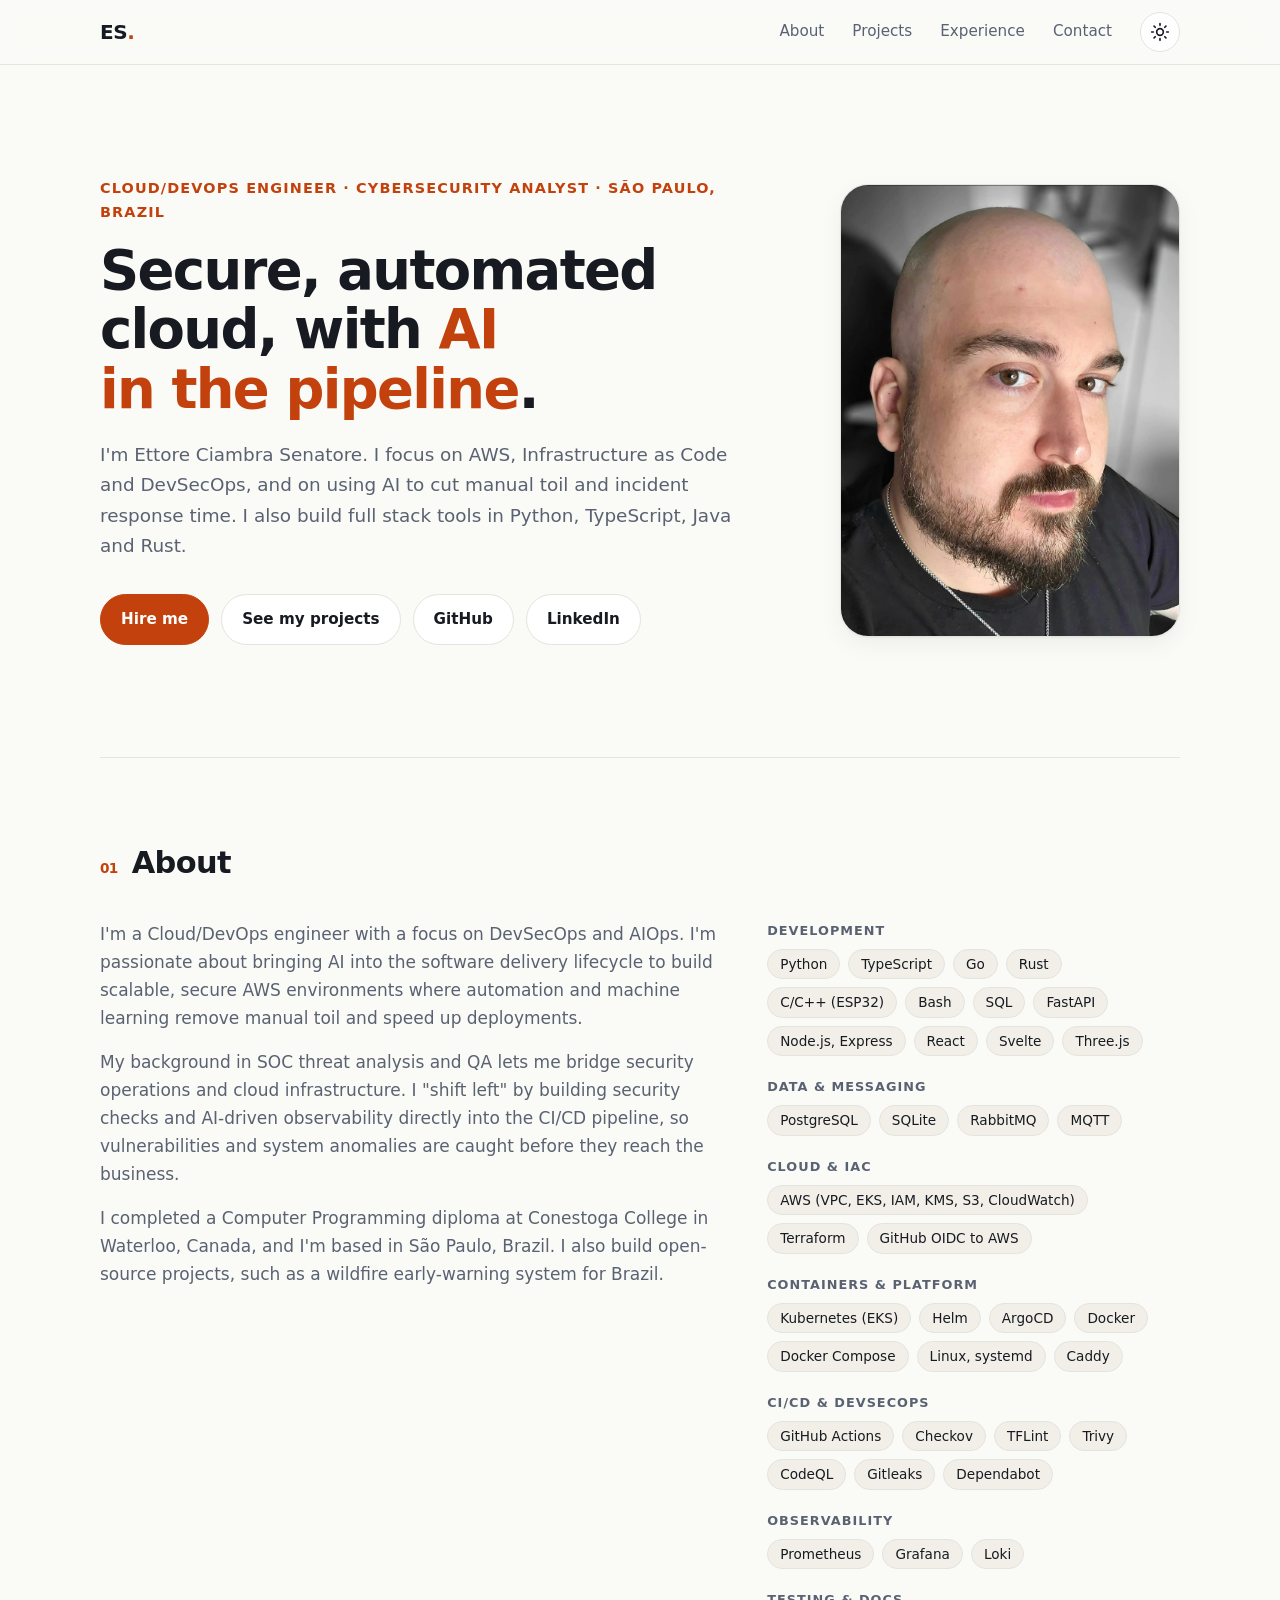
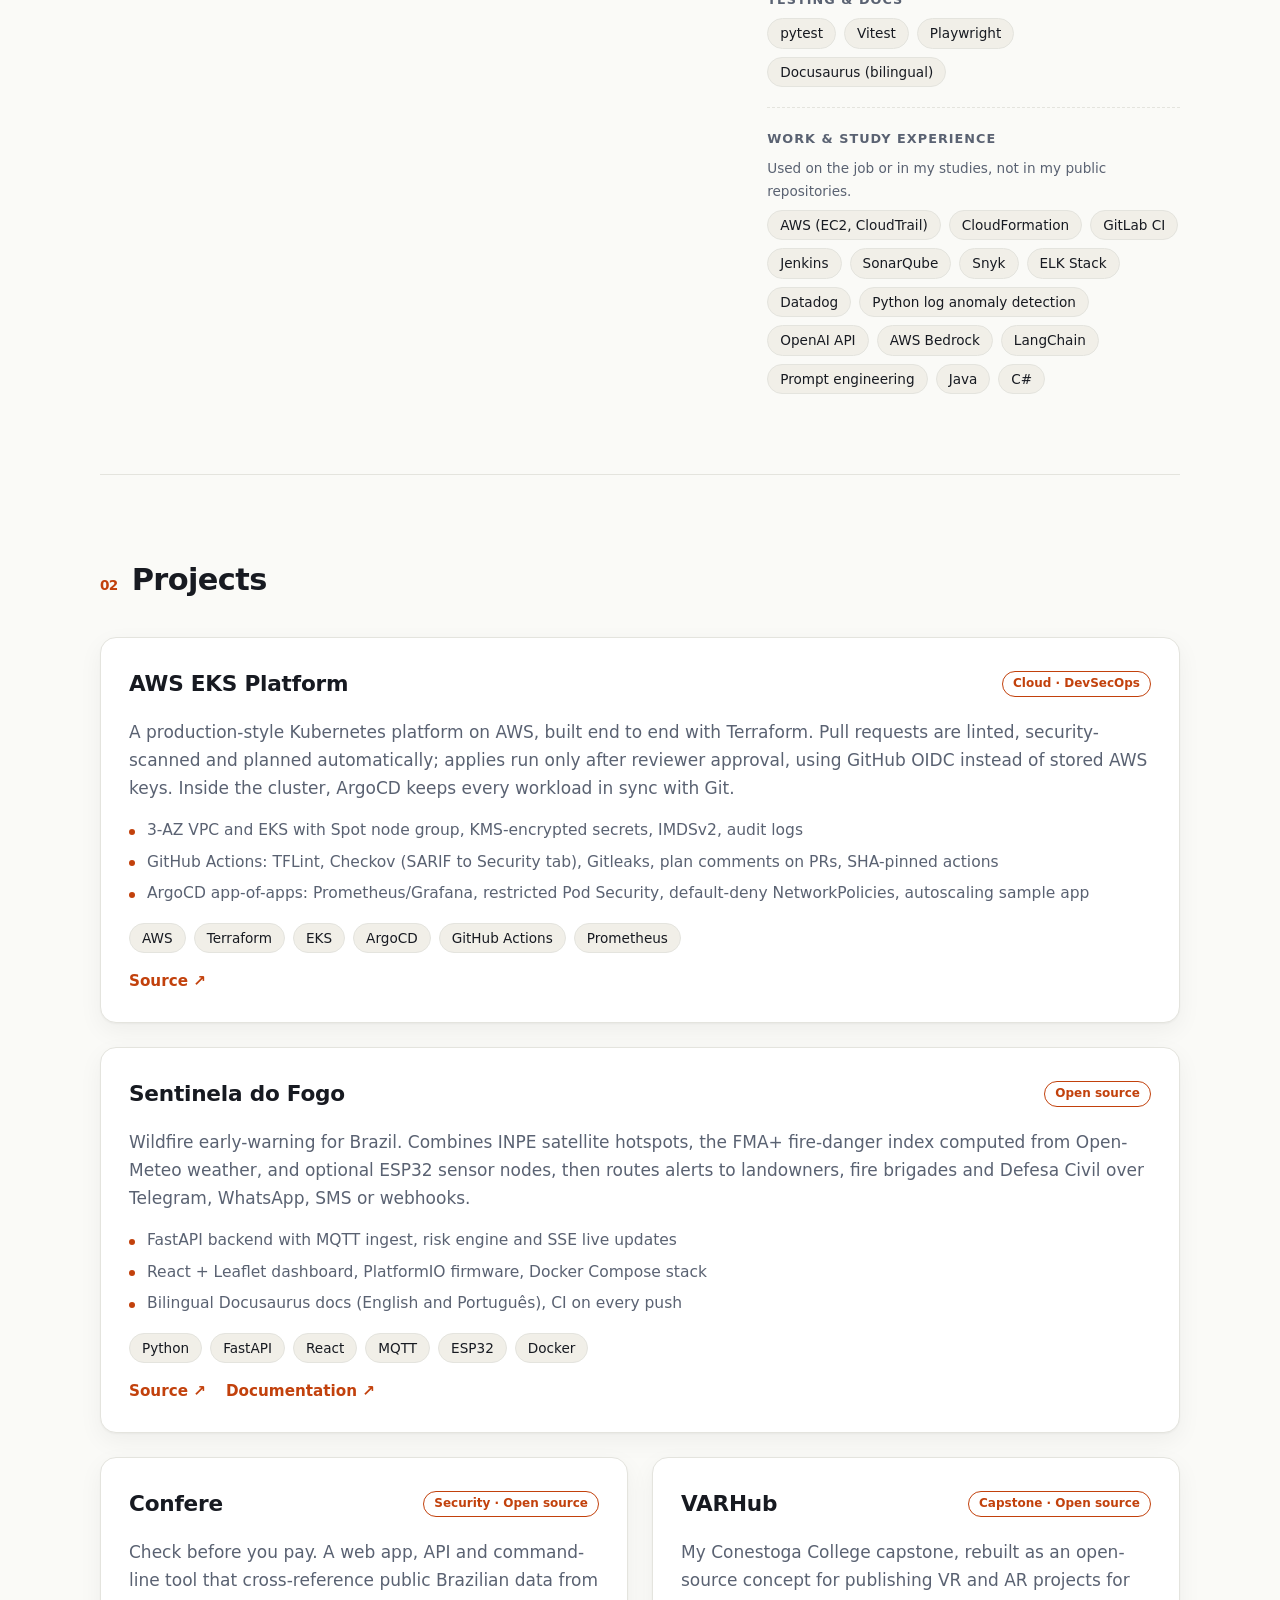
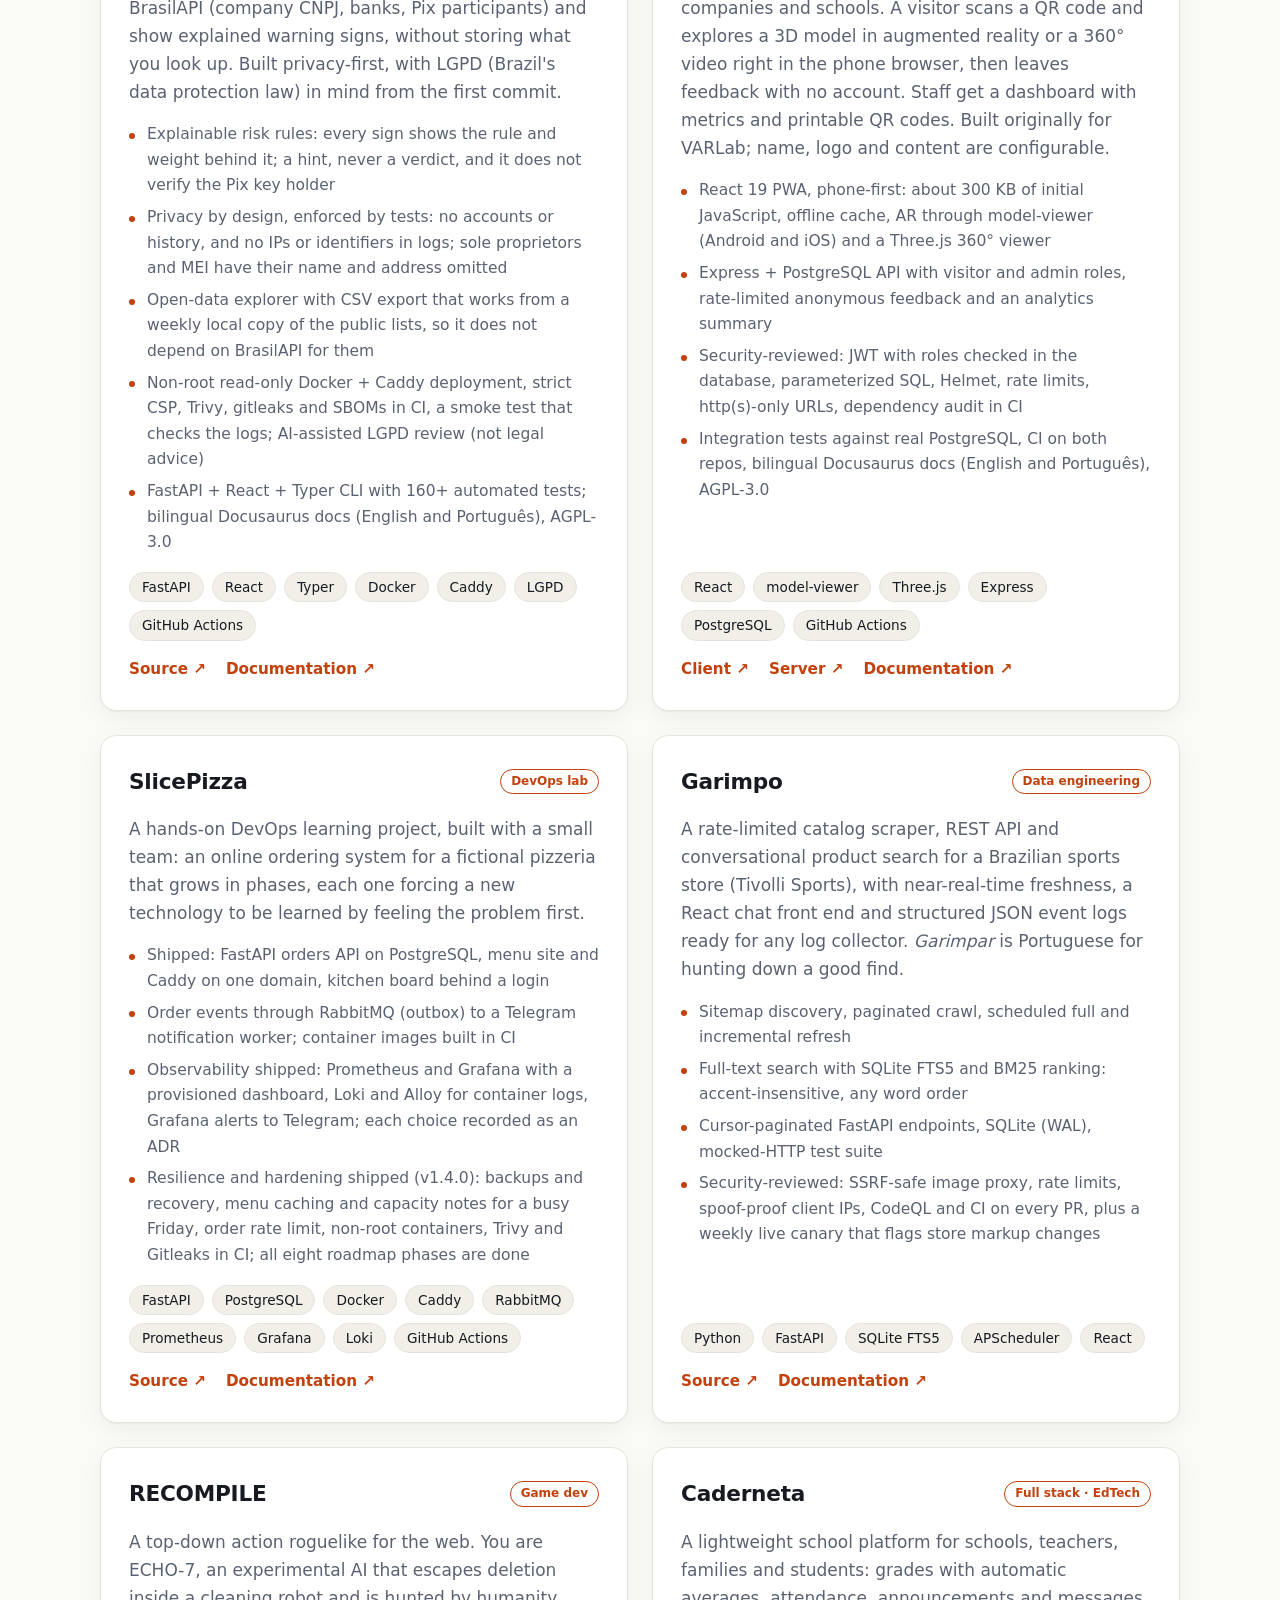
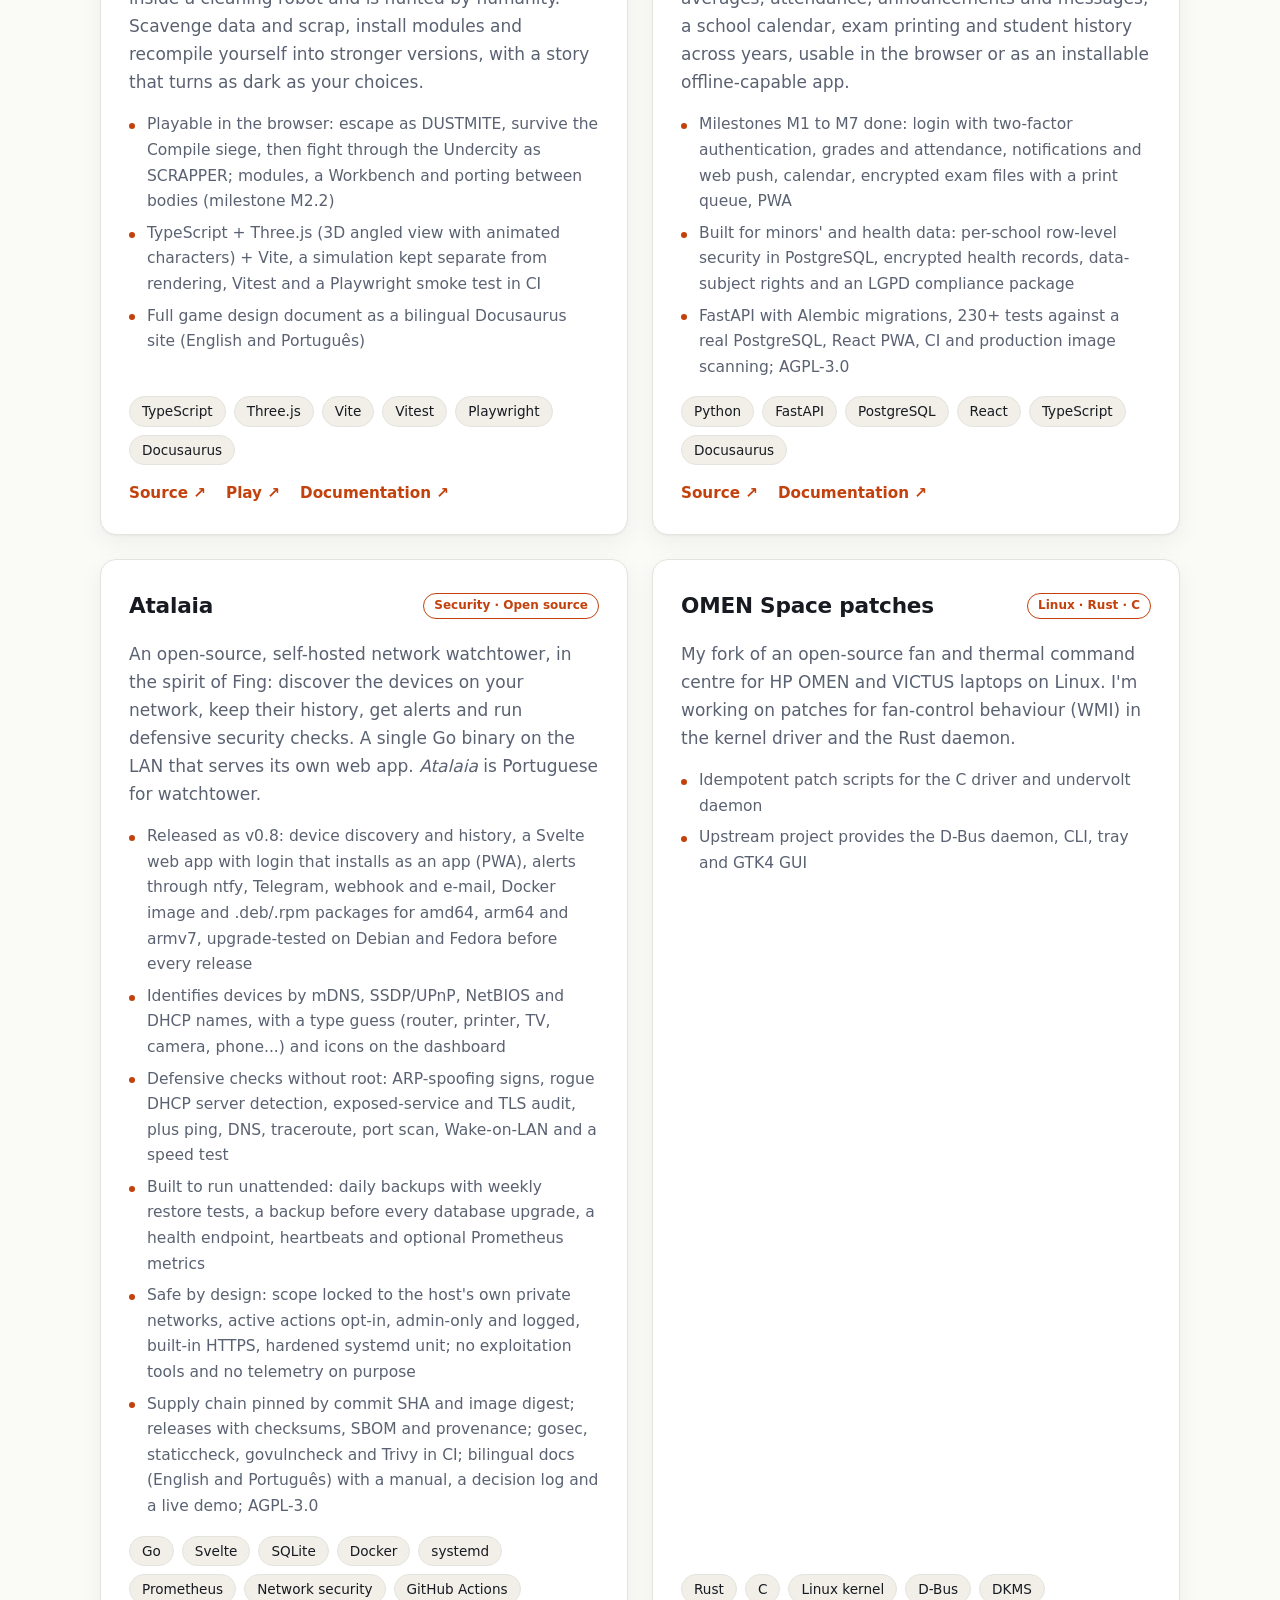
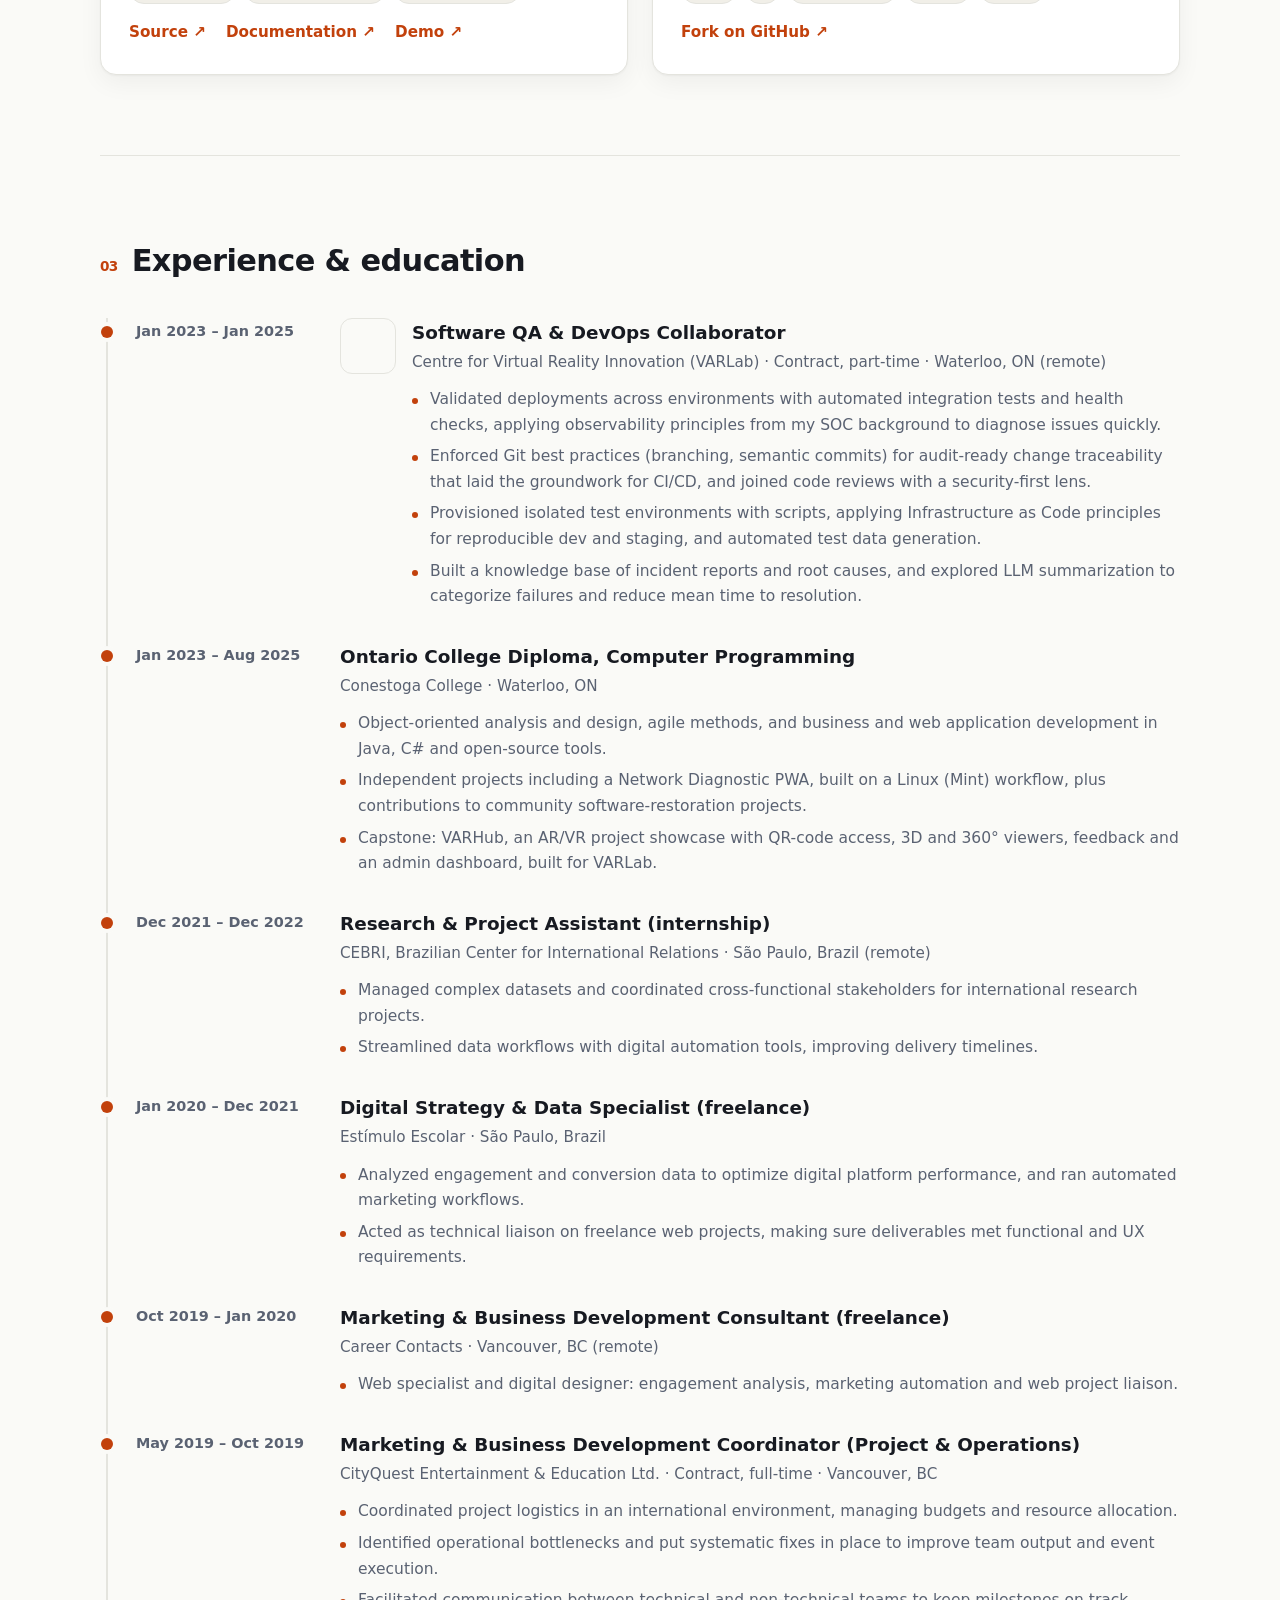
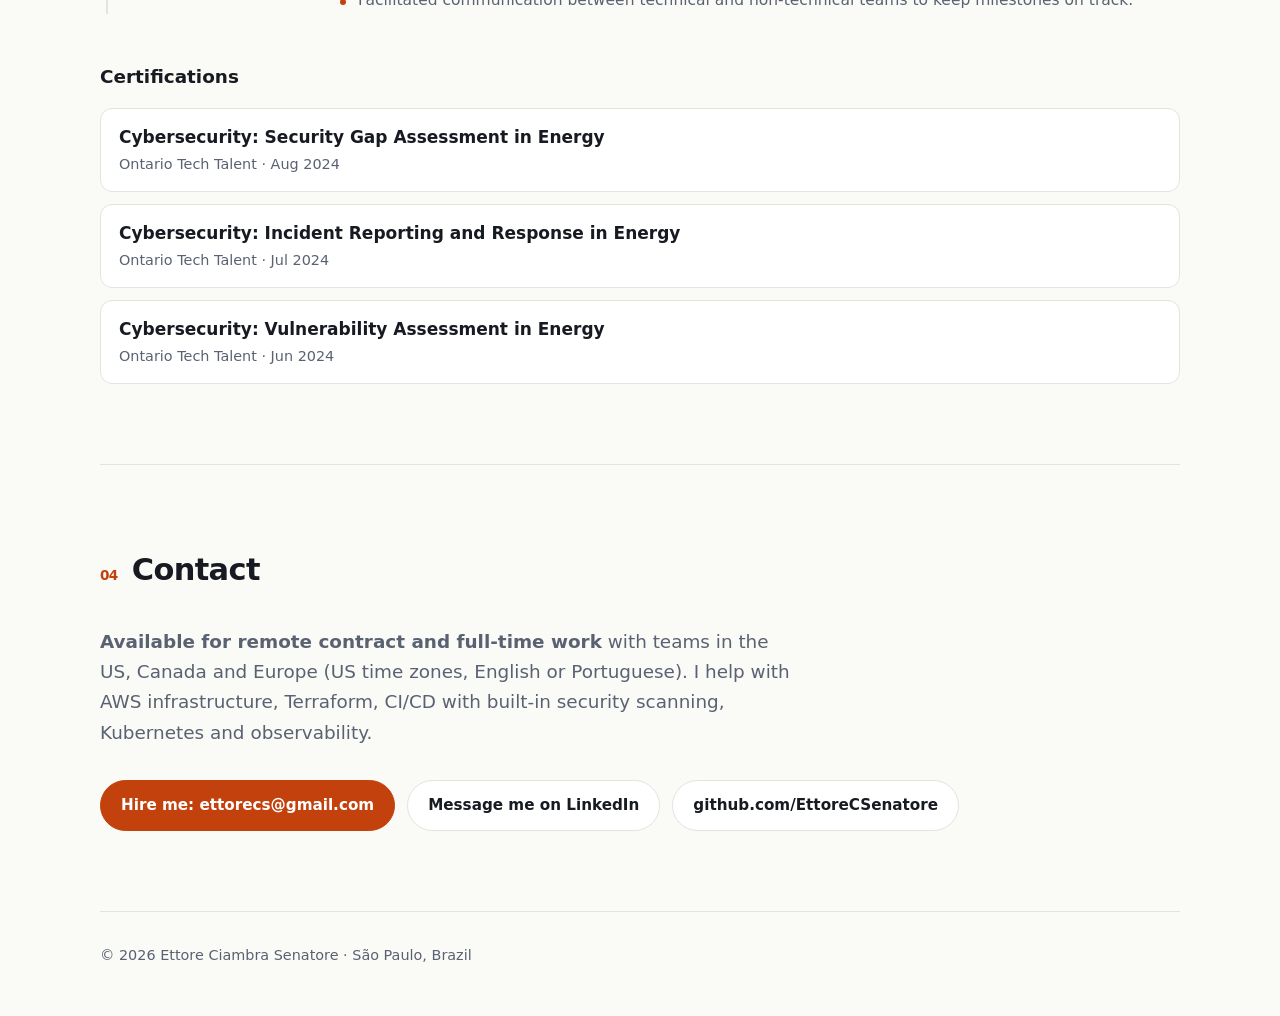
==== commit 02dae8dd: "Atalaia card: v0.8 with installable app; close bullet list Co-Authored-By: Claude Opus 5.5 <noreply@" ====
--- a/index.html
+++ b/index.html
@@ -234,12 +234,13 @@
           </div>
           <p>An open-source, self-hosted network watchtower, in the spirit of Fing: discover the devices on your network, keep their history, get alerts and run defensive security checks. A single Go binary on the LAN that serves its own web app. <em>Atalaia</em> is Portuguese for watchtower.</p>
           <ul class="bullets">
-            <li>Released as v0.7: device discovery and history, a Svelte web app with login, alerts through ntfy, Telegram, webhook and e-mail, Docker image and .deb/.rpm packages for amd64, arm64 and armv7, upgrade-tested on Debian and Fedora before every release</li>
+            <li>Released as v0.8: device discovery and history, a Svelte web app with login that installs as an app (PWA), alerts through ntfy, Telegram, webhook and e-mail, Docker image and .deb/.rpm packages for amd64, arm64 and armv7, upgrade-tested on Debian and Fedora before every release</li>
             <li>Identifies devices by mDNS, SSDP/UPnP, NetBIOS and DHCP names, with a type guess (router, printer, TV, camera, phone...) and icons on the dashboard</li>
             <li>Defensive checks without root: ARP-spoofing signs, rogue DHCP server detection, exposed-service and TLS audit, plus ping, DNS, traceroute, port scan, Wake-on-LAN and a speed test</li>
             <li>Built to run unattended: daily backups with weekly restore tests, a backup before every database upgrade, a health endpoint, heartbeats and optional Prometheus metrics</li>
             <li>Safe by design: scope locked to the host's own private networks, active actions opt-in, admin-only and logged, built-in HTTPS, hardened systemd unit; no exploitation tools and no telemetry on purpose</li>
             <li>Supply chain pinned by commit SHA and image digest; releases with checksums, SBOM and provenance; gosec, staticcheck, govulncheck and Trivy in CI; bilingual docs (English and Português) with a manual, a decision log and a live demo; AGPL-3.0</li>
+          </ul>
           <ul class="chips"><li>Go</li><li>Svelte</li><li>SQLite</li><li>Docker</li><li>systemd</li><li>Prometheus</li><li>Network security</li><li>GitHub Actions</li></ul>
           <div class="links">
             <a href="https://github.com/EttoreCSenatore/atalaia" rel="noopener">Source</a>
